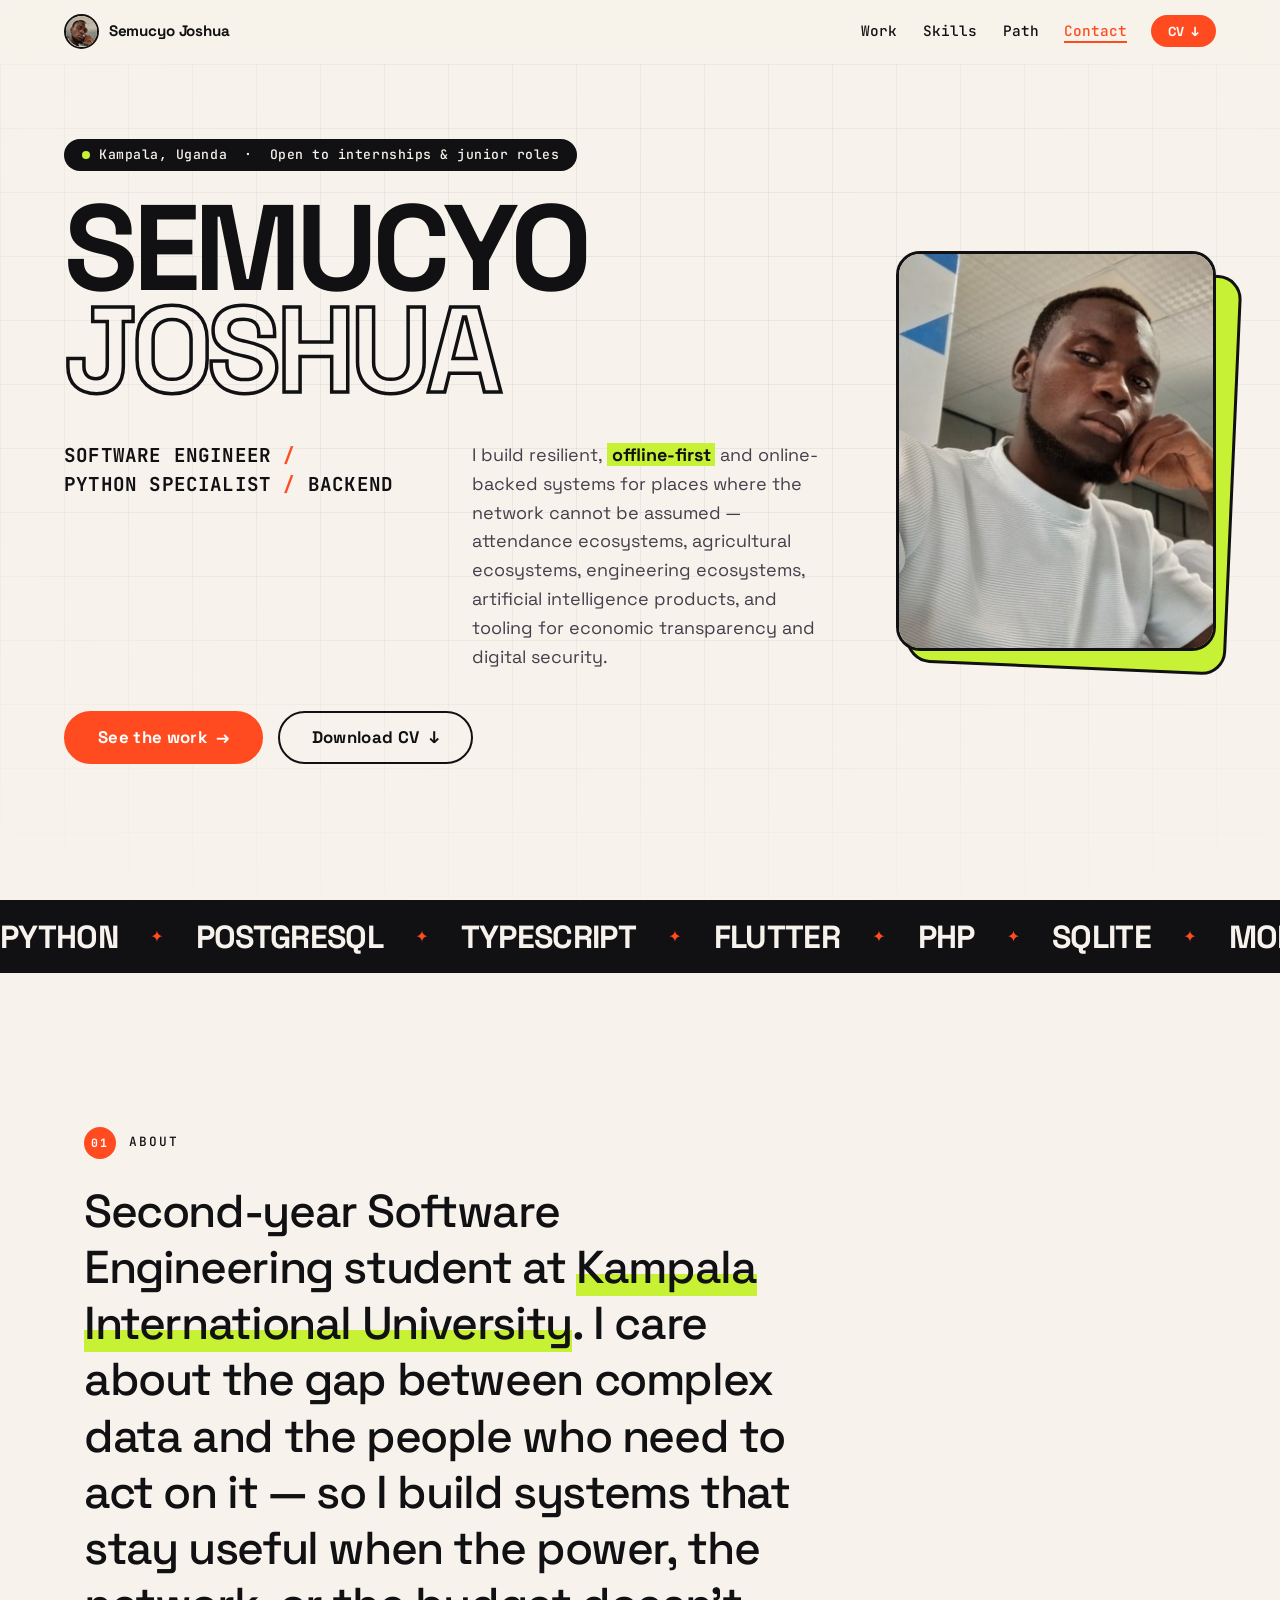
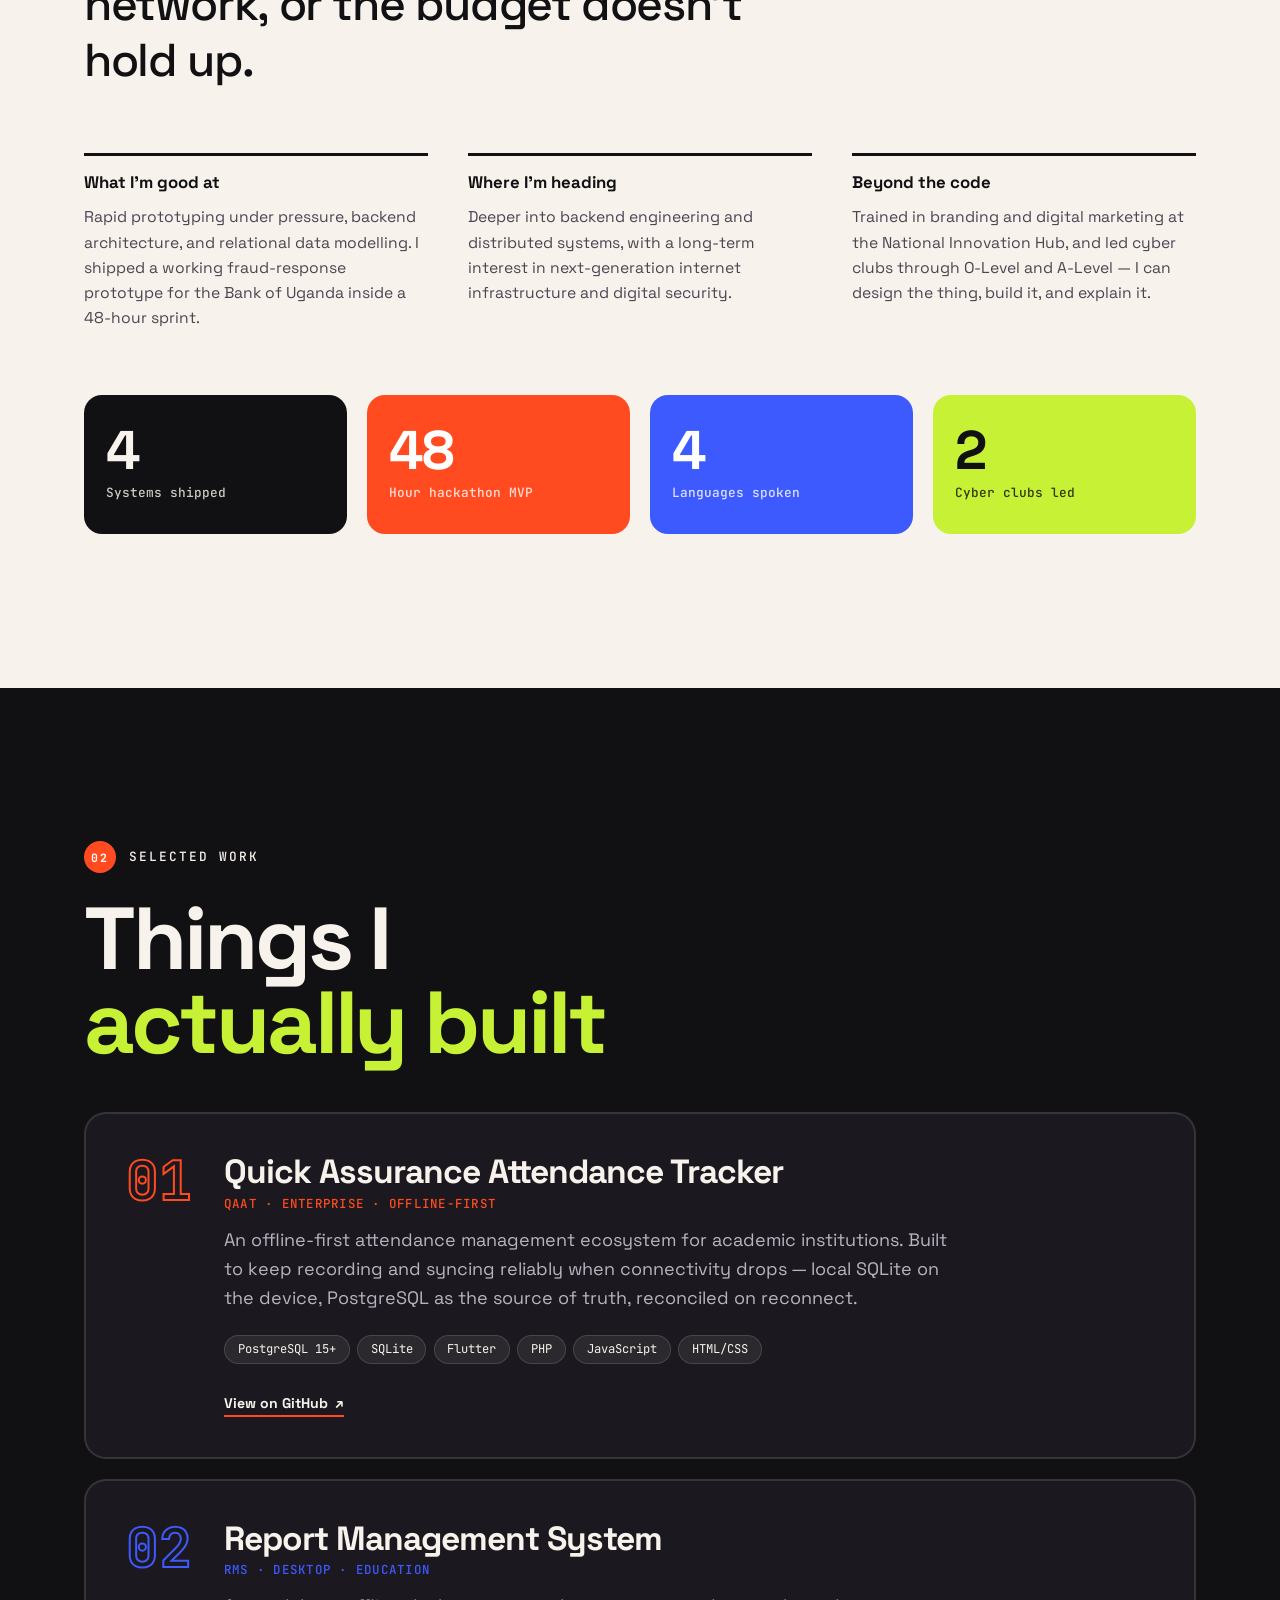
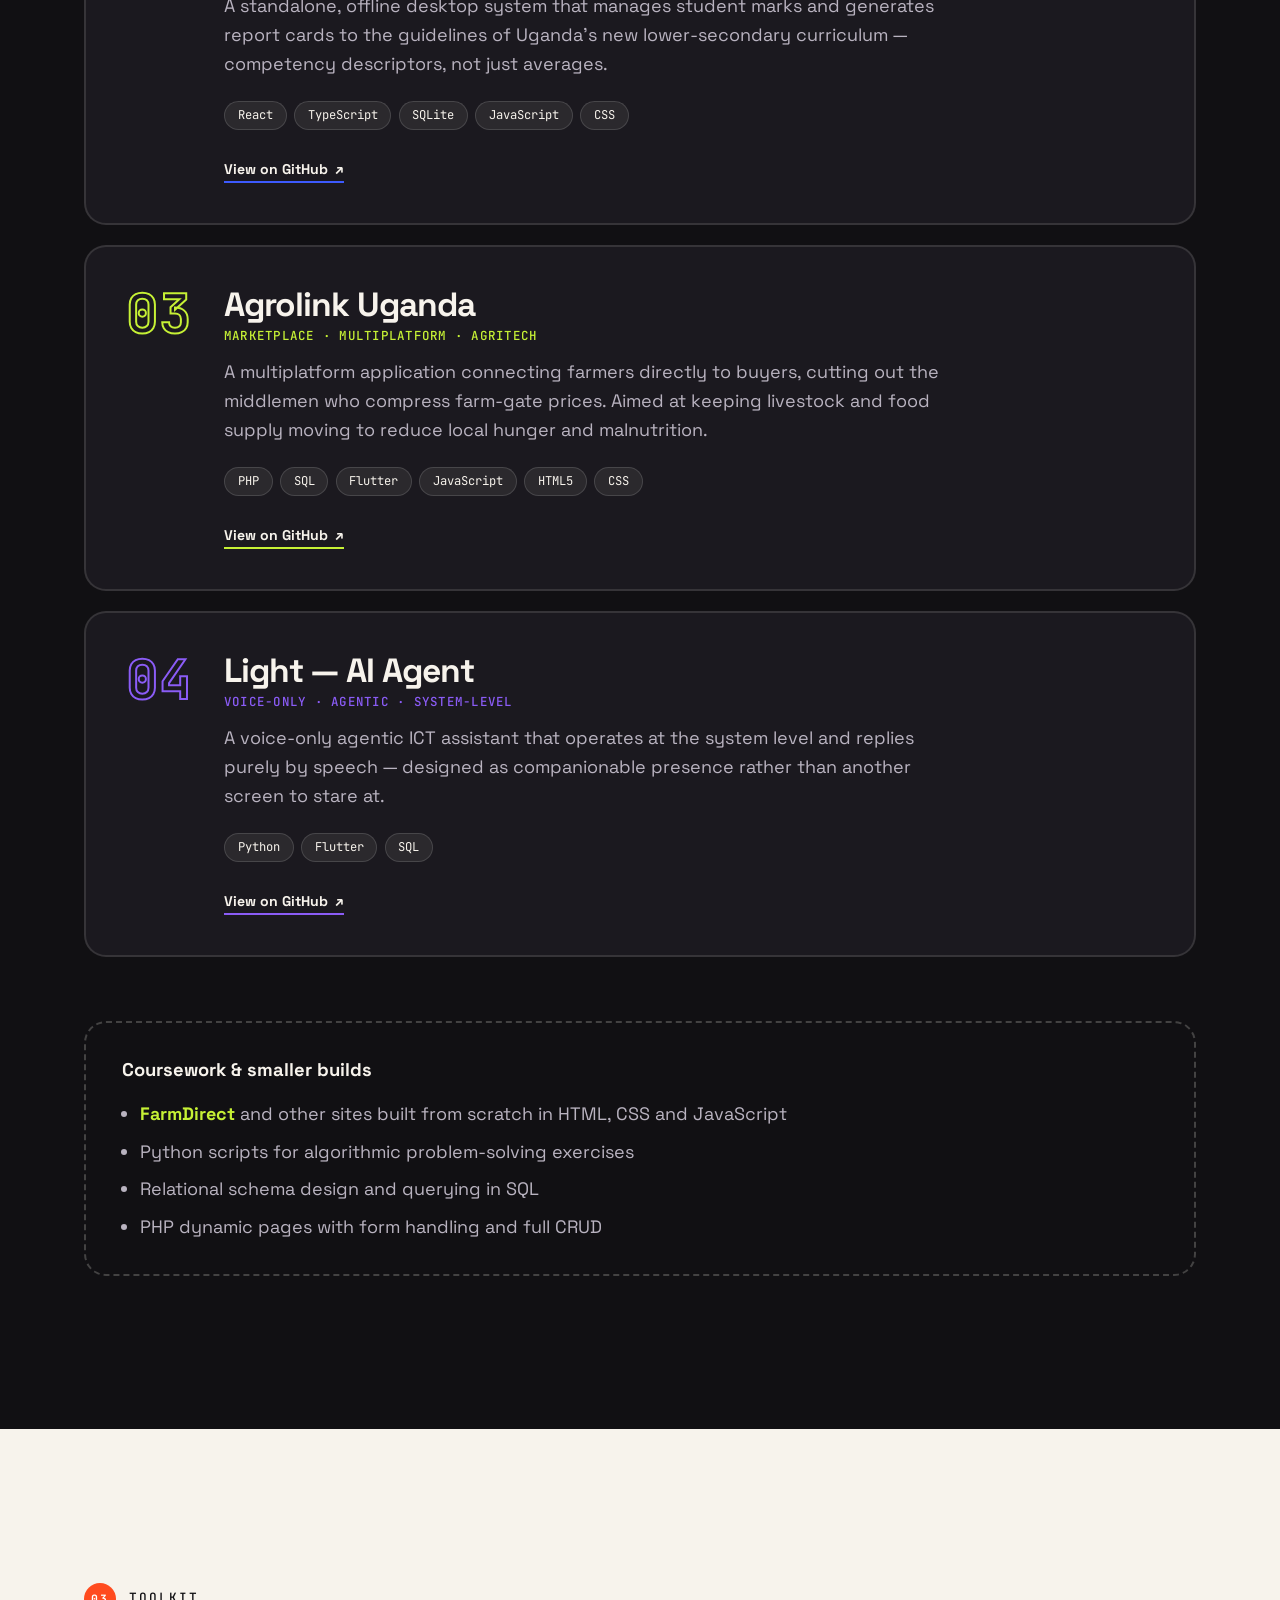
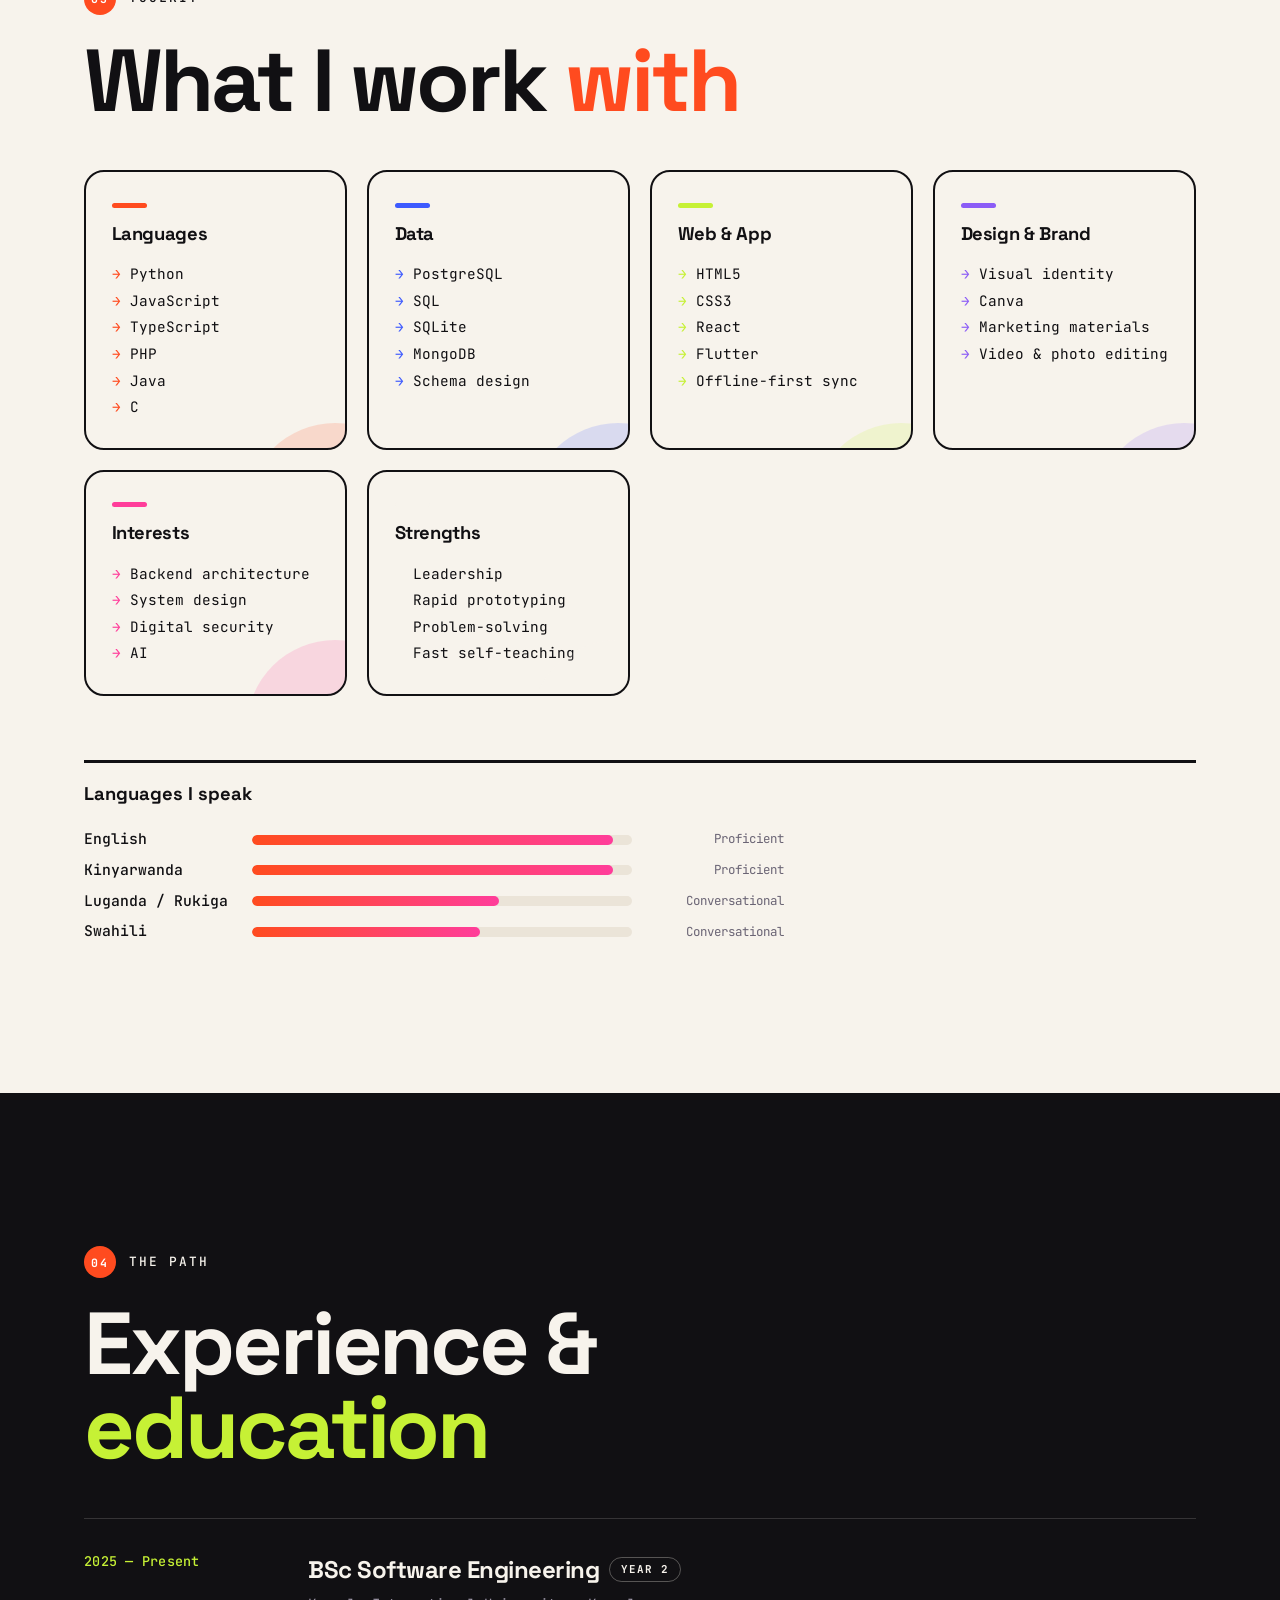
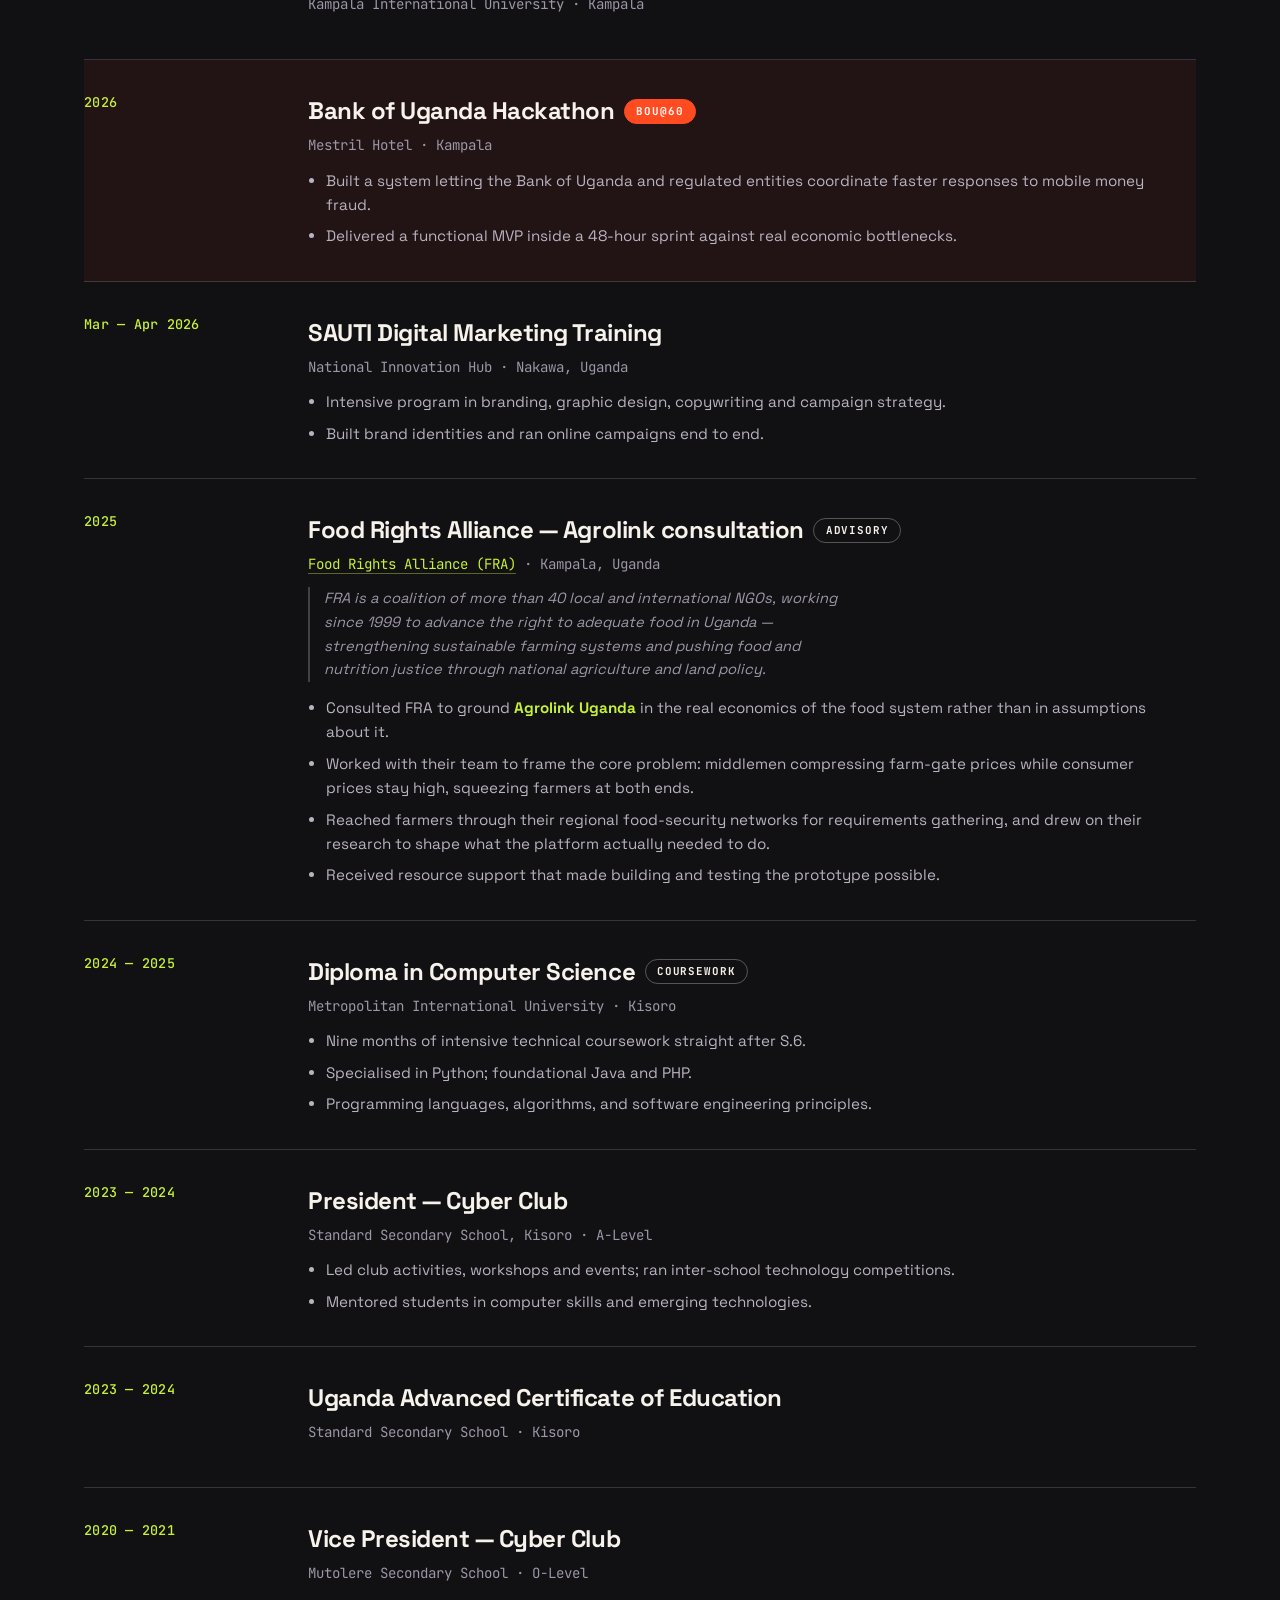
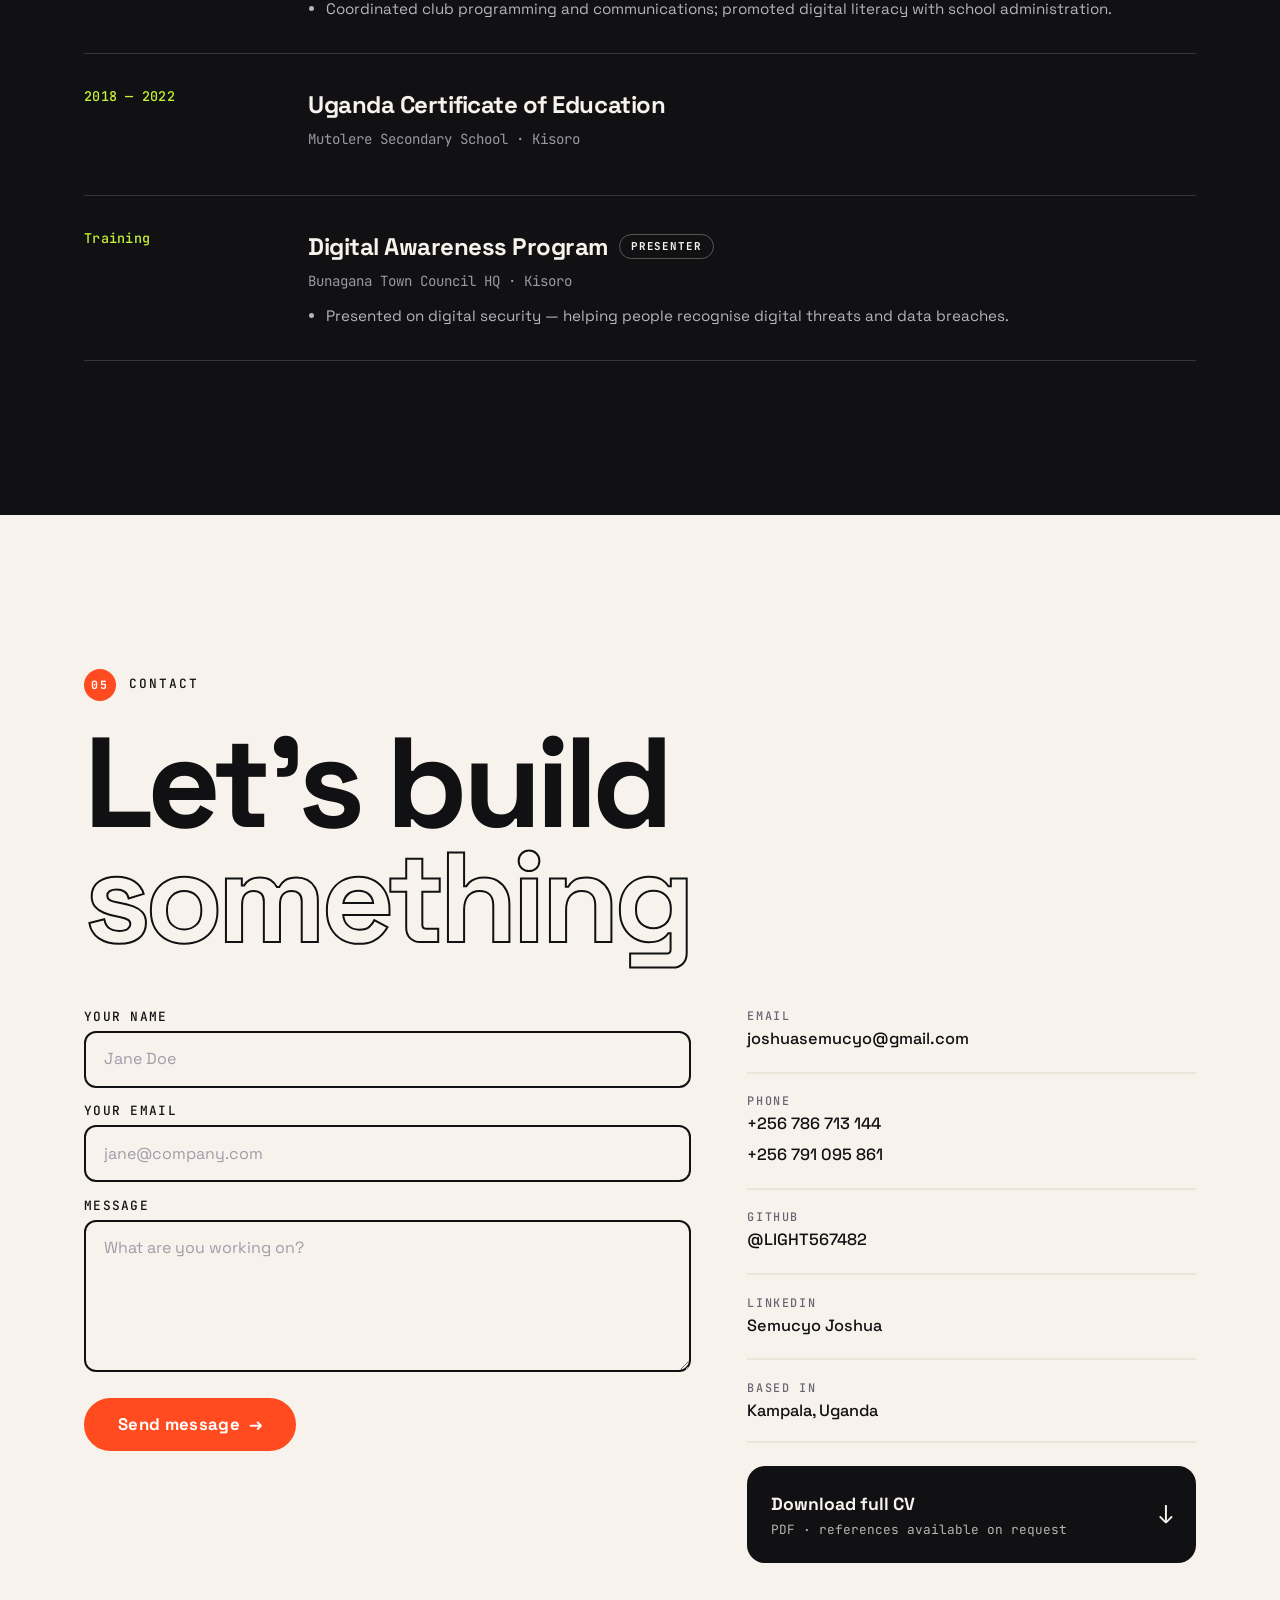
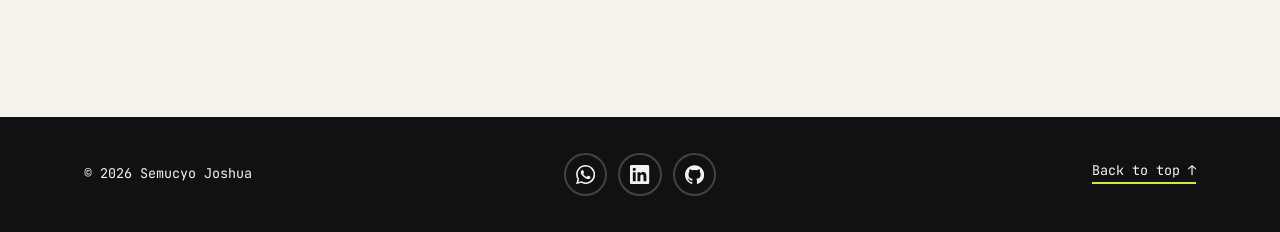
==== index.html @ 5b697469 "Add social icon links to footer" ====
<!DOCTYPE html>
<html lang="en">
<head>
<meta charset="UTF-8">
<meta name="viewport" content="width=device-width, initial-scale=1.0">
<title>Semucyo Joshua — Software Engineer</title>
<meta name="description" content="Software engineering student and Python specialist in Kampala, Uganda. Building resilient backend systems for economic transparency and digital security.">
<meta name="author" content="Semucyo Joshua">

<!-- Social preview — update the two absolute URLs if you deploy to a different domain -->
<meta property="og:title" content="Semucyo Joshua — Software Engineer">
<meta property="og:description" content="Python specialist building resilient backend systems for economic transparency and digital security.">
<meta property="og:type" content="website">
<meta property="og:url" content="https://light567482.github.io">
<meta property="og:image" content="https://light567482.github.io/assets/preview.jpeg">
<meta property="og:image:width" content="1280">
<meta property="og:image:height" content="720">
<meta property="og:image:alt" content="Semucyo Joshua — Software Engineer, Kampala, Uganda.">
<meta property="og:site_name" content="Semucyo Joshua">
<meta name="twitter:card" content="summary_large_image">
<link rel="canonical" href="https://light567482.github.io">

<link rel="preconnect" href="https://fonts.googleapis.com">
<link rel="preconnect" href="https://fonts.gstatic.com" crossorigin>
<link href="https://fonts.googleapis.com/css2?family=Space+Grotesk:wght@400;500;700&family=JetBrains+Mono:wght@400;700&display=swap" rel="stylesheet">
<link rel="stylesheet" href="styles.css">
<!-- Photo icon, cropped square to the face. PNG, not SVG — a photograph
     gains nothing from a vector wrapper and only pays the base64 overhead. -->
<link rel="icon" type="image/png" sizes="32x32" href="assets/favicon-32.png">
<link rel="icon" type="image/png" sizes="192x192" href="assets/favicon-192.png">
<link rel="apple-touch-icon" href="assets/apple-touch-icon.png">
<meta name="theme-color" content="#111013">
</head>
<body>

<a href="#work" class="skip-link">Skip to content</a>

<!-- ══════════════════ NAV ══════════════════ -->
<header class="nav" id="nav">
  <a href="#top" class="nav__mark" aria-label="Home">
    <img class="nav__mark-box" src="assets/avatar.jpg" alt="" width="192" height="192">
    <span class="nav__mark-text">Semucyo Joshua</span>
  </a>

  <nav class="nav__links" aria-label="Main">
    <a href="#work">Work</a>
    <a href="#skills">Skills</a>
    <a href="#path">Path</a>
    <a href="#contact">Contact</a>
  </nav>

  <a class="btn btn--sm btn--accent" href="assets/Semucyo-Joshua-CV.pdf" download>
    CV <span aria-hidden="true">↓</span>
  </a>

  <button class="nav__burger" id="burger" aria-label="Open menu" aria-expanded="false" aria-controls="mobileMenu">
    <span></span><span></span>
  </button>
</header>

<div class="mobile-menu" id="mobileMenu" hidden>
  <a href="#work">Work</a>
  <a href="#skills">Skills</a>
  <a href="#path">Path</a>
  <a href="#contact">Contact</a>
  <a href="assets/Semucyo-Joshua-CV.pdf" download>Download CV ↓</a>
</div>

<!-- ══════════════════ HERO ══════════════════ -->
<main id="top">
<section class="hero">
  <div class="hero__grid" aria-hidden="true"></div>

  <div class="hero__inner">
   <div class="hero__text">
    <p class="hero__eyebrow reveal">
      <span class="dot"></span> Kampala, Uganda &nbsp;·&nbsp; Open to internships &amp; junior roles
    </p>

    <h1 class="hero__name reveal">
      <span class="line"><span>SEMUCYO</span></span>
      <span class="line"><span class="outline">JOSHUA</span></span>
    </h1>

    <div class="hero__meta reveal">
      <p class="hero__role">
        Software&nbsp;Engineer <span class="slash">/</span> Python&nbsp;Specialist <span class="slash">/</span> Backend
      </p>
      <p class="hero__blurb">
        I build resilient, <strong>offline-first</strong> and online-backed systems for places where the network
        cannot be assumed — attendance ecosystems, agricultural ecosystems, engineering ecosystems, artificial
        intelligence products, and tooling for economic transparency and digital security.
      </p>
      <div class="hero__cta">
        <a href="#work" class="btn btn--accent btn--lg">See the work <span aria-hidden="true">→</span></a>
        <a href="assets/Semucyo-Joshua-CV.pdf" download class="btn btn--ghost btn--lg">Download CV <span aria-hidden="true">↓</span></a>
      </div>
    </div>
   </div>

   <figure class="hero__photo reveal">
     <img src="assets/portrait.jpg" alt="Portrait of Semucyo Joshua"
          width="640" height="800" fetchpriority="high" decoding="async">
   </figure>
  </div>

  <div class="hero__socials reveal">
    <a href="https://www.github.com/LIGHT567482/" target="_blank" rel="noopener">GitHub</a>
    <a href="https://www.linkedin.com/in/semucyo-joshua-b388032b1/" target="_blank" rel="noopener">LinkedIn</a>
    <a href="mailto:joshuasemucyo@gmail.com">Email</a>
  </div>
</section>

<!-- ══════════════════ MARQUEE ══════════════════ -->
<div class="marquee" aria-hidden="true">
  <div class="marquee__track">
    <span>PYTHON</span><i>✦</i><span>POSTGRESQL</span><i>✦</i><span>TYPESCRIPT</span><i>✦</i>
    <span>FLUTTER</span><i>✦</i><span>PHP</span><i>✦</i>
    <span>SQLITE</span><i>✦</i><span>MONGODB</span><i>✦</i><span>JAVASCRIPT</span><i>✦</i>
    <span>C</span><i>✦</i><span>SYSTEM DESIGN</span><i>✦</i>
    <span>PYTHON</span><i>✦</i><span>POSTGRESQL</span><i>✦</i><span>TYPESCRIPT</span><i>✦</i>
    <span>FLUTTER</span><i>✦</i><span>PHP</span><i>✦</i>
    <span>SQLITE</span><i>✦</i><span>MONGODB</span><i>✦</i><span>JAVASCRIPT</span><i>✦</i>
    <span>C</span><i>✦</i><span>SYSTEM DESIGN</span><i>✦</i>
  </div>
</div>

<!-- ══════════════════ ABOUT ══════════════════ -->
<section class="about" id="about">
  <div class="wrap">
    <p class="sec-label reveal"><span>01</span> About</p>

    <p class="about__statement reveal">
      Second-year Software Engineering student at
      <mark>Kampala International University</mark>. I care about the gap between
      complex data and the people who need to act on it — so I build systems that stay
      useful when the power, the network, or the budget doesn't hold up.
    </p>

    <div class="about__cols">
      <div class="reveal">
        <h3>What I'm good at</h3>
        <p>
          Rapid prototyping under pressure, backend architecture, and relational data modelling.
          I shipped a working fraud-response prototype for the Bank of Uganda inside a 48-hour sprint.
        </p>
      </div>
      <div class="reveal">
        <h3>Where I'm heading</h3>
        <p>
          Deeper into backend engineering and distributed systems, with a long-term interest
          in next-generation internet infrastructure and digital security.
        </p>
      </div>
      <div class="reveal">
        <h3>Beyond the code</h3>
        <p>
          Trained in branding and digital marketing at the National Innovation Hub, and led
          cyber clubs through O-Level and A-Level — I can design the thing, build it, and explain it.
        </p>
      </div>
    </div>

    <div class="stats">
      <div class="stat reveal"><b data-count="4">4</b><span>Systems shipped</span></div>
      <div class="stat reveal"><b data-count="48">48</b><span>Hour hackathon MVP</span></div>
      <div class="stat reveal"><b data-count="4">4</b><span>Languages spoken</span></div>
      <div class="stat reveal"><b data-count="2">2</b><span>Cyber clubs led</span></div>
    </div>
  </div>
</section>

<!-- ══════════════════ WORK ══════════════════ -->
<section class="work" id="work">
  <div class="wrap">
    <p class="sec-label sec-label--light reveal"><span>02</span> Selected work</p>
    <h2 class="sec-title reveal">Things I<br><em>actually built</em></h2>
  </div>

  <div class="projects">

    <!-- TODO: swap `href` for the real repo URL once each project is pushed -->
    <article class="proj reveal" style="--proj: var(--orange)">
      <div class="proj__num">01</div>
      <div class="proj__body">
        <h3 class="proj__title">Quick Assurance Attendance Tracker</h3>
        <p class="proj__tag">QAAT · Enterprise · Offline-first</p>
        <p class="proj__desc">
          An offline-first attendance management ecosystem for academic institutions.
          Built to keep recording and syncing reliably when connectivity drops — local
          SQLite on the device, PostgreSQL as the source of truth, reconciled on reconnect.
        </p>
        <ul class="chips">
          <li>PostgreSQL 15+</li><li>SQLite</li><li>Flutter</li><li>PHP</li><li>JavaScript</li><li>HTML/CSS</li>
        </ul>
        <a class="proj__link" href="https://github.com/LIGHT567482/KIU-QAAT" target="_blank" rel="noopener">
          View on GitHub <span aria-hidden="true">↗</span>
        </a>
      </div>
    </article>

    <article class="proj reveal" style="--proj: var(--blue)">
      <div class="proj__num">02</div>
      <div class="proj__body">
        <h3 class="proj__title">Report Management System</h3>
        <p class="proj__tag">RMS · Desktop · Education</p>
        <p class="proj__desc">
          A standalone, offline desktop system that manages student marks and generates
          report cards to the guidelines of Uganda's new lower-secondary curriculum —
          competency descriptors, not just averages.
        </p>
        <ul class="chips">
          <li>React</li><li>TypeScript</li><li>SQLite</li><li>JavaScript</li><li>CSS</li>
        </ul>
        <a class="proj__link" href="https://github.com/LIGHT567482/RMS" target="_blank" rel="noopener">
          View on GitHub <span aria-hidden="true">↗</span>
        </a>
      </div>
    </article>

    <article class="proj reveal" style="--proj: var(--lime)">
      <div class="proj__num">03</div>
      <div class="proj__body">
        <h3 class="proj__title">Agrolink Uganda</h3>
        <p class="proj__tag">Marketplace · Multiplatform · Agritech</p>
        <p class="proj__desc">
          A multiplatform application connecting farmers directly to buyers, cutting out the
          middlemen who compress farm-gate prices. Aimed at keeping livestock and food supply
          moving to reduce local hunger and malnutrition.
        </p>
        <ul class="chips">
          <li>PHP</li><li>SQL</li><li>Flutter</li><li>JavaScript</li><li>HTML5</li><li>CSS</li>
        </ul>
        <a class="proj__link" href="https://github.com/LIGHT567482/AGROLINK" target="_blank" rel="noopener">
          View on GitHub <span aria-hidden="true">↗</span>
        </a>
      </div>
    </article>

    <article class="proj reveal" style="--proj: var(--violet)">
      <div class="proj__num">04</div>
      <div class="proj__body">
        <h3 class="proj__title">Light — AI Agent</h3>
        <p class="proj__tag">Voice-only · Agentic · System-level</p>
        <p class="proj__desc">
          A voice-only agentic ICT assistant that operates at the system level and replies
          purely by speech — designed as companionable presence rather than another screen
          to stare at.
        </p>
        <ul class="chips">
          <li>Python</li><li>Flutter</li><li>SQL</li>
        </ul>
        <a class="proj__link" href="https://github.com/LIGHT567482/LIGHT/tree/master" target="_blank" rel="noopener">
          View on GitHub <span aria-hidden="true">↗</span>
        </a>
      </div>
    </article>

  </div>

  <div class="wrap">
    <div class="coursework reveal">
      <h3>Coursework &amp; smaller builds</h3>
      <ul>
        <li><b>FarmDirect</b> and other sites built from scratch in HTML, CSS and JavaScript</li>
        <li>Python scripts for algorithmic problem-solving exercises</li>
        <li>Relational schema design and querying in SQL</li>
        <li>PHP dynamic pages with form handling and full CRUD</li>
      </ul>
    </div>
  </div>
</section>

<!-- ══════════════════ SKILLS ══════════════════ -->
<section class="skills" id="skills">
  <div class="wrap">
    <p class="sec-label reveal"><span>03</span> Toolkit</p>
    <h2 class="sec-title reveal">What I work <em>with</em></h2>

    <div class="skillgrid">
      <div class="skillcard reveal" style="--c: var(--orange)">
        <h3>Languages</h3>
        <ul><li>Python</li><li>JavaScript</li><li>TypeScript</li><li>PHP</li><li>Java</li><li>C</li></ul>
      </div>
      <div class="skillcard reveal" style="--c: var(--blue)">
        <h3>Data</h3>
        <ul><li>PostgreSQL</li><li>SQL</li><li>SQLite</li><li>MongoDB</li><li>Schema design</li></ul>
      </div>
      <div class="skillcard reveal" style="--c: var(--lime)">
        <h3>Web &amp; App</h3>
        <ul><li>HTML5</li><li>CSS3</li><li>React</li><li>Flutter</li><li>Offline-first sync</li></ul>
      </div>
      <div class="skillcard reveal" style="--c: var(--violet)">
        <h3>Design &amp; Brand</h3>
        <ul><li>Visual identity</li><li>Canva</li><li>Marketing materials</li><li>Video &amp; photo editing</li></ul>
      </div>
      <div class="skillcard reveal" style="--c: var(--pink)">
        <h3>Interests</h3>
        <ul><li>Backend architecture</li><li>System design</li><li>Digital security</li><li>AI</li></ul>
      </div>
      <div class="skillcard reveal" style="--c: var(--cream)">
        <h3>Strengths</h3>
        <ul><li>Leadership</li><li>Rapid prototyping</li><li>Problem-solving</li><li>Fast self-teaching</li></ul>
      </div>
    </div>

    <div class="langs reveal">
      <h3>Languages I speak</h3>
      <div class="langbars">
        <div class="lang"><span>English</span><div class="bar"><i style="--w:95%"></i></div><b>Proficient</b></div>
        <div class="lang"><span>Kinyarwanda</span><div class="bar"><i style="--w:95%"></i></div><b>Proficient</b></div>
        <div class="lang"><span>Luganda / Rukiga</span><div class="bar"><i style="--w:65%"></i></div><b>Conversational</b></div>
        <div class="lang"><span>Swahili</span><div class="bar"><i style="--w:60%"></i></div><b>Conversational</b></div>
      </div>
    </div>
  </div>
</section>

<!-- ══════════════════ PATH ══════════════════ -->
<section class="path" id="path">
  <div class="wrap">
    <p class="sec-label sec-label--light reveal"><span>04</span> The path</p>
    <h2 class="sec-title reveal">Experience &amp;<br><em>education</em></h2>

    <div class="timeline">

      <div class="tl reveal">
        <div class="tl__when">2025 — Present</div>
        <div class="tl__what">
          <h3>BSc Software Engineering <span class="pill">Year 2</span></h3>
          <p class="tl__where">Kampala International University · Kampala</p>
        </div>
      </div>

      <div class="tl reveal tl--hi">
        <div class="tl__when">2026</div>
        <div class="tl__what">
          <h3>Bank of Uganda Hackathon <span class="pill pill--hi">BoU@60</span></h3>
          <p class="tl__where">Mestril Hotel · Kampala</p>
          <ul>
            <li>Built a system letting the Bank of Uganda and regulated entities coordinate faster responses to mobile money fraud.</li>
            <li>Delivered a functional MVP inside a 48-hour sprint against real economic bottlenecks.</li>
          </ul>
        </div>
      </div>

      <div class="tl reveal">
        <div class="tl__when">Mar — Apr 2026</div>
        <div class="tl__what">
          <h3>SAUTI Digital Marketing Training</h3>
          <p class="tl__where">National Innovation Hub · Nakawa, Uganda</p>
          <ul>
            <li>Intensive program in branding, graphic design, copywriting and campaign strategy.</li>
            <li>Built brand identities and ran online campaigns end to end.</li>
          </ul>
        </div>
      </div>

      <div class="tl reveal">
        <div class="tl__when">2025</div>
        <div class="tl__what">
          <h3>Food Rights Alliance — Agrolink consultation <span class="pill">Advisory</span></h3>
          <p class="tl__where">
            <a href="https://fra.ug/" target="_blank" rel="noopener" class="tl__org">Food Rights Alliance (FRA)</a>
            · Kampala, Uganda
          </p>
          <p class="tl__note">
            FRA is a coalition of more than 40 local and international NGOs, working since 1999 to
            advance the right to adequate food in Uganda — strengthening sustainable farming systems
            and pushing food and nutrition justice through national agriculture and land policy.
          </p>
          <ul>
            <li>Consulted FRA to ground <b>Agrolink Uganda</b> in the real economics of the food system rather than in assumptions about it.</li>
            <li>Worked with their team to frame the core problem: middlemen compressing farm-gate prices while consumer prices stay high, squeezing farmers at both ends.</li>
            <li>Reached farmers through their regional food-security networks for requirements gathering, and drew on their research to shape what the platform actually needed to do.</li>
            <li>Received resource support that made building and testing the prototype possible.</li>
          </ul>
        </div>
      </div>

      <div class="tl reveal">
        <div class="tl__when">2024 — 2025</div>
        <div class="tl__what">
          <h3>Diploma in Computer Science <span class="pill">Coursework</span></h3>
          <p class="tl__where">Metropolitan International University · Kisoro</p>
          <ul>
            <li>Nine months of intensive technical coursework straight after S.6.</li>
            <li>Specialised in Python; foundational Java and PHP.</li>
            <li>Programming languages, algorithms, and software engineering principles.</li>
          </ul>
        </div>
      </div>

      <div class="tl reveal">
        <div class="tl__when">2023 — 2024</div>
        <div class="tl__what">
          <h3>President — Cyber Club</h3>
          <p class="tl__where">Standard Secondary School, Kisoro · A-Level</p>
          <ul>
            <li>Led club activities, workshops and events; ran inter-school technology competitions.</li>
            <li>Mentored students in computer skills and emerging technologies.</li>
          </ul>
        </div>
      </div>

      <div class="tl reveal">
        <div class="tl__when">2023 — 2024</div>
        <div class="tl__what">
          <h3>Uganda Advanced Certificate of Education</h3>
          <p class="tl__where">Standard Secondary School · Kisoro</p>
        </div>
      </div>

      <div class="tl reveal">
        <div class="tl__when">2020 — 2021</div>
        <div class="tl__what">
          <h3>Vice President — Cyber Club</h3>
          <p class="tl__where">Mutolere Secondary School · O-Level</p>
          <ul>
            <li>Coordinated club programming and communications; promoted digital literacy with school administration.</li>
          </ul>
        </div>
      </div>

      <div class="tl reveal">
        <div class="tl__when">2018 — 2022</div>
        <div class="tl__what">
          <h3>Uganda Certificate of Education</h3>
          <p class="tl__where">Mutolere Secondary School · Kisoro</p>
        </div>
      </div>

      <div class="tl reveal">
        <div class="tl__when">Training</div>
        <div class="tl__what">
          <h3>Digital Awareness Program <span class="pill">Presenter</span></h3>
          <p class="tl__where">Bunagana Town Council HQ · Kisoro</p>
          <ul>
            <li>Presented on digital security — helping people recognise digital threats and data breaches.</li>
          </ul>
        </div>
      </div>

    </div>
  </div>
</section>

<!-- ══════════════════ CONTACT ══════════════════ -->
<section class="contact" id="contact">
  <div class="wrap">
    <p class="sec-label reveal"><span>05</span> Contact</p>
    <h2 class="contact__big reveal">Let's build<br><em>something</em></h2>

    <div class="contact__layout">

      <form class="form reveal" id="contactForm"
            action="https://formspree.io/f/xvkpbvol"
            method="POST" novalidate>
        <div class="field">
          <label for="name">Your name</label>
          <input type="text" id="name" name="name" required autocomplete="name" placeholder="Jane Doe">
        </div>
        <div class="field">
          <label for="email">Your email</label>
          <input type="email" id="email" name="email" required autocomplete="email" placeholder="jane@company.com">
        </div>
        <div class="field">
          <label for="message">Message</label>
          <textarea id="message" name="message" rows="5" required placeholder="What are you working on?"></textarea>
        </div>
        <!-- honeypot: bots fill this, humans never see it -->
        <input type="text" name="_gotcha" tabindex="-1" autocomplete="off" aria-hidden="true" class="honeypot">
        <button type="submit" class="btn btn--accent btn--lg" id="submitBtn">
          Send message <span aria-hidden="true">→</span>
        </button>
        <p class="form__status" id="formStatus" role="status" aria-live="polite"></p>
      </form>

      <aside class="contact__side reveal">
        <div class="cline">
          <span>Email</span>
          <a href="mailto:joshuasemucyo@gmail.com">joshuasemucyo@gmail.com</a>
        </div>
        <div class="cline">
          <span>Phone</span>
          <a href="tel:+256786713144">+256 786 713 144</a>
          <a href="tel:+256791095861">+256 791 095 861</a>
        </div>
        <div class="cline">
          <span>GitHub</span>
          <a href="https://www.github.com/LIGHT567482/" target="_blank" rel="noopener">@LIGHT567482</a>
        </div>
        <div class="cline">
          <span>LinkedIn</span>
          <a href="https://www.linkedin.com/in/semucyo-joshua-b388032b1/" target="_blank" rel="noopener">Semucyo Joshua</a>
        </div>
        <div class="cline">
          <span>Based in</span>
          <p>Kampala, Uganda</p>
        </div>

        <a href="assets/Semucyo-Joshua-CV.pdf" download class="cvcard">
          <b>Download full CV</b>
          <span>PDF · references available on request</span>
          <i aria-hidden="true">↓</i>
        </a>
      </aside>

    </div>
  </div>
</section>
</main>

<footer class="footer">
  <div class="wrap footer__in">
    <p class="footer__copy">© <span id="year">2026</span> Semucyo Joshua</p>

    <ul class="social">
      <li>
        <a href="https://wa.me/256786713144" target="_blank" rel="noopener"
           style="--brand:#25D366; --brand-fg:#07351B" aria-label="Message me on WhatsApp">
          <svg viewBox="0 0 24 24" aria-hidden="true" focusable="false"><path d="M17.472 14.382c-.297-.149-1.758-.867-2.03-.967-.273-.099-.471-.148-.67.15-.197.297-.767.966-.94 1.164-.173.199-.347.223-.644.075-.297-.15-1.255-.463-2.39-1.475-.883-.788-1.48-1.761-1.653-2.059-.173-.297-.018-.458.13-.606.134-.133.298-.347.446-.52.149-.174.198-.298.298-.497.099-.198.05-.371-.025-.52-.075-.149-.669-1.612-.916-2.207-.242-.579-.487-.5-.669-.51-.173-.008-.371-.01-.57-.01-.198 0-.52.074-.792.372-.272.297-1.04 1.016-1.04 2.479 0 1.462 1.065 2.875 1.213 3.074.149.198 2.096 3.2 5.077 4.487.709.306 1.262.489 1.694.625.712.227 1.36.195 1.871.118.571-.085 1.758-.719 2.006-1.413.248-.694.248-1.289.173-1.413-.074-.124-.272-.198-.57-.347m-5.421 7.403h-.004a9.87 9.87 0 01-5.031-1.378l-.361-.214-3.741.982.998-3.648-.235-.374a9.86 9.86 0 01-1.51-5.26c.001-5.45 4.436-9.884 9.888-9.884 2.64 0 5.122 1.03 6.988 2.898a9.825 9.825 0 012.893 6.994c-.003 5.45-4.437 9.884-9.885 9.884m8.413-18.297A11.815 11.815 0 0012.05 0C5.495 0 .16 5.335.157 11.892c0 2.096.547 4.142 1.588 5.945L.057 24l6.305-1.654a11.882 11.882 0 005.683 1.448h.005c6.554 0 11.89-5.335 11.893-11.893a11.821 11.821 0 00-3.48-8.413Z"/></svg>
        </a>
      </li>
      <li>
        <a href="https://www.linkedin.com/in/semucyo-joshua-b388032b1/" target="_blank" rel="noopener"
           style="--brand:#0A66C2; --brand-fg:#ffffff" aria-label="Connect with me on LinkedIn">
          <svg viewBox="0 0 24 24" aria-hidden="true" focusable="false"><path d="M20.447 20.452h-3.554v-5.569c0-1.328-.027-3.037-1.852-3.037-1.853 0-2.136 1.445-2.136 2.939v5.667H9.351V9h3.414v1.561h.046c.477-.9 1.637-1.85 3.37-1.85 3.601 0 4.267 2.37 4.267 5.455v6.286zM5.337 7.433a2.062 2.062 0 01-2.063-2.065 2.064 2.064 0 112.063 2.065zm1.782 13.019H3.555V9h3.564v11.452zM22.225 0H1.771C.792 0 0 .774 0 1.729v20.542C0 23.227.792 24 1.771 24h20.451C23.2 24 24 23.227 24 22.271V1.729C24 .774 23.2 0 22.222 0h.003z"/></svg>
        </a>
      </li>
      <li>
        <a href="https://github.com/LIGHT567482" target="_blank" rel="noopener"
           style="--brand:#F7F3EC; --brand-fg:#111013" aria-label="See my code on GitHub">
          <svg viewBox="0 0 24 24" aria-hidden="true" focusable="false"><path d="M12 .297c-6.63 0-12 5.373-12 12 0 5.303 3.438 9.8 8.205 11.385.6.113.82-.258.82-.577 0-.285-.01-1.04-.015-2.04-3.338.724-4.042-1.61-4.042-1.61C4.422 18.07 3.633 17.7 3.633 17.7c-1.087-.744.084-.729.084-.729 1.205.084 1.838 1.236 1.838 1.236 1.07 1.835 2.809 1.305 3.495.998.108-.776.417-1.305.76-1.605-2.665-.3-5.466-1.332-5.466-5.93 0-1.31.465-2.38 1.235-3.22-.135-.303-.54-1.523.105-3.176 0 0 1.005-.322 3.3 1.23.96-.267 1.98-.399 3-.405 1.02.006 2.04.138 3 .405 2.28-1.552 3.285-1.23 3.285-1.23.645 1.653.24 2.873.12 3.176.765.84 1.23 1.91 1.23 3.22 0 4.61-2.805 5.625-5.475 5.92.42.36.81 1.096.81 2.22 0 1.606-.015 2.896-.015 3.286 0 .315.21.69.825.57C20.565 22.092 24 17.592 24 12.297c0-6.627-5.373-12-12-12"/></svg>
        </a>
      </li>
    </ul>

    <a href="#top" class="footer__top">Back to top ↑</a>
  </div>
</footer>

<script src="script.js"></script>
</body>
</html>
---- styles.css ----
/* ═══════════════════════════════════════════════════════
   Semucyo Joshua — Portfolio
   Bold creative: big type, colour blocks, motion.
   ═══════════════════════════════════════════════════════ */

:root {
  /* palette */
  --ink:      #111013;
  --ink-2:    #1B191F;
  --cream:    #F7F3EC;
  --cream-2:  #EBE4D8;
  --orange:   #FF4B1F;
  --blue:     #3D5AFE;
  --lime:     #C6F135;
  --violet:   #8B5CF6;
  --pink:     #FF3D9A;

  --accent:   var(--orange);

  /* type */
  --display: "Space Grotesk", "Segoe UI", system-ui, -apple-system, sans-serif;
  --mono:    "JetBrains Mono", ui-monospace, "SF Mono", Menlo, monospace;

  /* rhythm */
  --pad:     clamp(1.25rem, 5vw, 5rem);
  --maxw:    1240px;
  --sec-y:   clamp(5rem, 12vw, 10rem);

  --ease: cubic-bezier(.2, .8, .2, 1);
}

*, *::before, *::after { box-sizing: border-box; }

html { scroll-behavior: smooth; -webkit-text-size-adjust: 100%; }

body {
  margin: 0;
  background: var(--cream);
  color: var(--ink);
  font-family: var(--display);
  font-size: clamp(1rem, .95rem + .25vw, 1.125rem);
  line-height: 1.6;
  overflow-x: hidden;
  -webkit-font-smoothing: antialiased;
}

img { max-width: 100%; display: block; }
a { color: inherit; }

.wrap { width: 100%; max-width: var(--maxw); margin-inline: auto; padding-inline: var(--pad); }

.skip-link {
  position: absolute; left: -9999px; top: 0; z-index: 999;
  background: var(--ink); color: var(--cream); padding: .75rem 1.25rem;
}
.skip-link:focus { left: 0; }

:focus-visible {
  outline: 3px solid var(--blue);
  outline-offset: 3px;
  border-radius: 2px;
}

/* ───────────── buttons ───────────── */
.btn {
  --btn-bg: var(--ink);
  --btn-fg: var(--cream);
  display: inline-flex; align-items: center; gap: .55em;
  background: var(--btn-bg); color: var(--btn-fg);
  border: 2px solid var(--ink);
  padding: .7em 1.4em;
  font: 700 .95rem/1 var(--display);
  letter-spacing: .02em;
  text-decoration: none;
  cursor: pointer;
  border-radius: 100px;
  transition: transform .25s var(--ease), background .25s, color .25s, box-shadow .25s;
}
.btn:hover { transform: translateY(-3px); box-shadow: 0 .6rem 0 -.2rem rgba(17,16,19,.22); }
.btn:active { transform: translateY(0); }
.btn--sm  { padding: .55em 1.1em; font-size: .82rem; }
.btn--lg  { padding: .95em 1.9em; font-size: 1.05rem; }
.btn--accent { --btn-bg: var(--accent); --btn-fg: #fff; border-color: var(--accent); }
.btn--ghost  { --btn-bg: transparent; --btn-fg: var(--ink); }
.btn--ghost:hover { --btn-bg: var(--ink); --btn-fg: var(--cream); }

/* ───────────── nav ───────────── */
.nav {
  position: fixed; inset: 0 0 auto 0; z-index: 100;
  display: flex; align-items: center; gap: 1.5rem;
  padding: .85rem var(--pad);
  background: color-mix(in srgb, var(--cream) 82%, transparent);
  backdrop-filter: blur(14px) saturate(140%);
  border-bottom: 2px solid transparent;
  transition: border-color .3s, background .3s, padding .3s;
}
.nav.is-stuck { border-bottom-color: var(--ink); padding-block: .6rem; }

.nav__mark { display: flex; align-items: center; gap: .6rem; text-decoration: none; margin-right: auto; }
.nav__mark-box {
  display: block;
  width: 2.2rem; height: 2.2rem;
  object-fit: cover;
  border-radius: 50%;
  border: 2px solid var(--ink);
  transition: transform .35s var(--ease), border-color .3s;
}
.nav__mark:hover .nav__mark-box { transform: scale(1.09); border-color: var(--accent); }
.nav__mark-text { font-weight: 700; font-size: .95rem; letter-spacing: -.01em; }

.nav__links { display: flex; gap: 1.6rem; }
.nav__links a {
  position: relative; text-decoration: none;
  font: 500 .9rem/1 var(--mono);
  padding-block: .3rem;
}
.nav__links a::after {
  content: ""; position: absolute; left: 0; bottom: 0;
  width: 100%; height: 2px; background: var(--accent);
  transform: scaleX(0); transform-origin: right;
  transition: transform .35s var(--ease);
}
.nav__links a:hover::after, .nav__links a.is-active::after { transform: scaleX(1); transform-origin: left; }
.nav__links a.is-active { color: var(--accent); }

.nav__burger {
  display: none; flex-direction: column; justify-content: center; gap: 5px;
  width: 2.6rem; height: 2.3rem; padding: 0;
  background: none; border: 2px solid var(--ink); border-radius: 7px; cursor: pointer;
}
.nav__burger span { display: block; width: 1.1rem; height: 2px; background: var(--ink); margin-inline: auto; transition: transform .3s var(--ease), opacity .2s; }
.nav__burger[aria-expanded="true"] span:first-child { transform: translateY(3.5px) rotate(45deg); }
.nav__burger[aria-expanded="true"] span:last-child  { transform: translateY(-3.5px) rotate(-45deg); }

.mobile-menu[hidden] { display: none; }   /* author display: must beat the UA [hidden] rule */
.mobile-menu {
  position: fixed; inset: 3.7rem 0 auto 0; z-index: 99;
  display: flex; flex-direction: column;
  background: var(--ink); color: var(--cream);
  padding: 1rem var(--pad) 2rem;
}
.mobile-menu a {
  text-decoration: none; padding: .9rem 0;
  font: 700 1.4rem/1 var(--display);
  border-bottom: 1px solid rgba(247,243,236,.14);
}
.mobile-menu a:last-child { color: var(--lime); border: 0; }

/* ───────────── hero ───────────── */
.hero {
  position: relative;
  min-height: 100svh;
  display: flex; flex-direction: column; justify-content: center;
  padding: 7rem var(--pad) 2rem;
  overflow: hidden;
}
.hero__grid {
  position: absolute; inset: 0; z-index: 0; pointer-events: none;
  background-image:
    linear-gradient(to right, rgba(17,16,19,.055) 1px, transparent 1px),
    linear-gradient(to bottom, rgba(17,16,19,.055) 1px, transparent 1px);
  background-size: 64px 64px;
  mask-image: radial-gradient(ellipse 90% 70% at 50% 40%, #000 30%, transparent 100%);
}
.hero__inner {
  position: relative; z-index: 1;
  width: 100%; max-width: var(--maxw); margin-inline: auto;
  display: grid;
  grid-template-columns: minmax(0, 1fr) clamp(230px, 25vw, 360px);
  gap: clamp(2rem, 5vw, 4.5rem);
  align-items: center;
}
.hero__text { min-width: 0; }   /* lets the huge name shrink instead of forcing overflow */

/* portrait with an offset colour block behind it */
.hero__photo { position: relative; margin: 0; }
.hero__photo::before {
  content: "";
  position: absolute; inset: 1.1rem -1.1rem -1.1rem 1.1rem;
  background: var(--lime);
  border: 3px solid var(--ink);
  border-radius: 24px;
  transform: rotate(2.5deg);
  transition: transform .45s var(--ease), background .45s;
}
.hero__photo img {
  position: relative; z-index: 1;
  width: 100%; height: auto;
  aspect-ratio: 4 / 5; object-fit: cover; object-position: center 22%;
  border: 3px solid var(--ink);
  border-radius: 24px;
  transition: transform .45s var(--ease);
}
.hero__photo:hover::before { transform: rotate(-3deg); background: var(--accent); }
.hero__photo:hover img { transform: translate(-4px, -4px); }

.hero__eyebrow {
  display: inline-flex; align-items: center; gap: .6rem;
  font: 500 .82rem/1 var(--mono);
  letter-spacing: .04em;
  background: var(--ink); color: var(--cream);
  padding: .6rem 1.1rem; border-radius: 100px;
  margin: 0 0 1.6rem;
}
.dot {
  width: .5rem; height: .5rem; border-radius: 50%;
  background: var(--lime);
  box-shadow: 0 0 0 0 rgba(198,241,53,.7);
  animation: pulse 2.4s infinite;
}
@keyframes pulse {
  0%   { box-shadow: 0 0 0 0 rgba(198,241,53,.7); }
  70%  { box-shadow: 0 0 0 .55rem rgba(198,241,53,0); }
  100% { box-shadow: 0 0 0 0 rgba(198,241,53,0); }
}

.hero__name {
  margin: 0;
  font-size: clamp(3rem, 9.5vw, 8.5rem);   /* sized to share the row with the portrait */
  line-height: .84;
  letter-spacing: -.045em;
  font-weight: 700;
  text-transform: uppercase;
}
/* padding enlarges the reveal mask so tight line-height can't clip the glyphs;
   the negative margin gives the visual tightness back */
.hero__name .line { display: block; overflow: hidden; padding-bottom: .1em; margin-bottom: -.1em; }
.hero__name .line > span {
  display: block;
  transform: translateY(105%);
  animation: rise 1s var(--ease) forwards;
}
.hero__name .line:nth-child(2) > span { animation-delay: .12s; }
@keyframes rise { to { transform: translateY(0); } }

.outline {
  color: transparent;
  -webkit-text-stroke: clamp(1.5px, .35vw, 3.5px) var(--ink);
  transition: color .5s var(--ease);
}
.hero__name:hover .outline { color: var(--accent); -webkit-text-stroke-color: var(--accent); }

.hero__meta {
  display: grid; grid-template-columns: 1fr 1fr; gap: 2rem 3rem;
  margin-top: 2.5rem; align-items: start;
}
.hero__role {
  margin: 0;
  font: 700 clamp(.95rem, 1.6vw, 1.2rem)/1.5 var(--mono);
  text-transform: uppercase; letter-spacing: .01em;
}
.slash { color: var(--accent); }
.hero__blurb { margin: 0; max-width: 46ch; color: #443F4B; }
.hero__blurb strong { color: var(--ink); background: var(--lime); padding: 0 .25em; }

.hero__cta { grid-column: 1 / -1; display: flex; flex-wrap: wrap; gap: .9rem; margin-top: .5rem; }

.hero__socials {
  position: relative; z-index: 1;
  width: 100%; max-width: var(--maxw); margin: 3.5rem auto 0;
  display: flex; gap: 1.75rem;
  font: 500 .85rem/1 var(--mono);
}
.hero__socials a { text-decoration: none; padding-bottom: .35rem; border-bottom: 2px solid var(--ink); transition: color .25s, border-color .25s; }
.hero__socials a:hover { color: var(--accent); border-color: var(--accent); }

/* ───────────── marquee ───────────── */
.marquee {
  background: var(--ink); color: var(--cream);
  padding: 1.1rem 0; overflow: hidden;
  border-block: 3px solid var(--ink);
}
.marquee__track {
  display: flex; align-items: center; gap: 2rem;
  width: max-content;
  animation: scroll 38s linear infinite;
}
.marquee__track span { font: 700 clamp(1.1rem, 2.6vw, 2rem)/1 var(--display); letter-spacing: -.02em; white-space: nowrap; }
.marquee__track i { color: var(--accent); font-size: 1rem; font-style: normal; }
@keyframes scroll { to { transform: translateX(-50%); } }

/* ───────────── section furniture ───────────── */
.sec-label {
  display: flex; align-items: center; gap: .8rem;
  font: 500 .8rem/1 var(--mono);
  text-transform: uppercase; letter-spacing: .16em;
  margin: 0 0 1.5rem;
}
.sec-label span {
  display: grid; place-items: center;
  min-width: 2rem; height: 2rem;
  background: var(--accent); color: #fff;
  border-radius: 50%; font-size: .72rem; font-weight: 700;
}
.sec-label--light { color: var(--cream); }

.sec-title {
  margin: 0 0 3rem;
  font-size: clamp(2.4rem, 7vw, 5.5rem);
  line-height: .95; letter-spacing: -.035em; font-weight: 700;
}
.sec-title em { font-style: normal; color: var(--accent); }

/* ───────────── about ───────────── */
.about { padding-block: var(--sec-y); }
.about__statement {
  font-size: clamp(1.5rem, 3.6vw, 2.9rem);
  line-height: 1.22; letter-spacing: -.03em; font-weight: 500;
  max-width: 24ch;
  margin: 0 0 4rem;
}
mark { background: linear-gradient(transparent 62%, var(--lime) 62%); color: inherit; }

.about__cols { display: grid; grid-template-columns: repeat(auto-fit, minmax(240px, 1fr)); gap: 2.5rem; }
.about__cols h3 {
  margin: 0 0 .75rem; padding-top: 1rem;
  border-top: 3px solid var(--ink);
  font: 700 1.05rem/1.3 var(--display);
}
.about__cols p { margin: 0; color: #4A4552; font-size: .98rem; }

.stats { display: grid; grid-template-columns: repeat(auto-fit, minmax(150px, 1fr)); gap: 1.25rem; margin-top: 4rem; }
.stat {
  background: var(--ink); color: var(--cream);
  padding: 1.75rem 1.4rem; border-radius: 18px;
  transition: transform .3s var(--ease);
}
.stat:nth-child(2) { background: var(--accent); color: #fff; }
.stat:nth-child(3) { background: var(--blue); color: #fff; }
.stat:nth-child(4) { background: var(--lime); color: var(--ink); }
.stat:hover { transform: translateY(-6px); }
.stat b { display: block; font-size: clamp(2.4rem, 5vw, 3.4rem); line-height: 1; letter-spacing: -.04em; }
.stat span { font: 500 .8rem/1.4 var(--mono); opacity: .82; }

/* ───────────── work ───────────── */
.work { background: var(--ink); color: var(--cream); padding-block: var(--sec-y); }
.work .sec-title em { color: var(--lime); }

.projects { margin: 0 auto 4rem; max-width: var(--maxw); padding-inline: var(--pad); display: grid; gap: 1.25rem; }

.proj {
  display: grid; grid-template-columns: auto 1fr; gap: 2rem;
  padding: 2.5rem;
  background: var(--ink-2);
  border: 2px solid rgba(247,243,236,.12);
  border-radius: 22px;
  position: relative; overflow: hidden;
  transition: border-color .35s, transform .35s var(--ease), background .35s;
}
.proj::before {
  content: ""; position: absolute; inset: 0 auto 0 0; width: 5px;
  background: var(--proj); transform: scaleY(0); transform-origin: bottom;
  transition: transform .45s var(--ease);
}
.proj:hover { border-color: var(--proj); transform: translateY(-5px); background: #201D26; }
.proj:hover::before { transform: scaleY(1); transform-origin: top; }

.proj__num {
  font: 700 clamp(2rem, 5vw, 3.4rem)/1 var(--mono);
  color: transparent; -webkit-text-stroke: 2px var(--proj);
  transition: color .35s;
}
.proj:hover .proj__num { color: var(--proj); }

.proj__title { margin: 0 0 .4rem; font-size: clamp(1.4rem, 2.8vw, 2.1rem); letter-spacing: -.03em; line-height: 1.1; }
.proj__tag { margin: 0 0 1rem; font: 500 .78rem/1 var(--mono); text-transform: uppercase; letter-spacing: .1em; color: var(--proj); }
.proj__desc { margin: 0 0 1.4rem; color: #B9B3C0; max-width: 62ch; }

.chips { display: flex; flex-wrap: wrap; gap: .45rem; list-style: none; margin: 0 0 1.5rem; padding: 0; }
.chips li {
  font: 400 .76rem/1 var(--mono);
  padding: .45rem .8rem; border-radius: 100px;
  background: rgba(247,243,236,.07);
  border: 1px solid rgba(247,243,236,.14);
}

.proj__link {
  display: inline-flex; align-items: center; gap: .45rem;
  text-decoration: none; font: 700 .88rem/1 var(--display);
  padding-bottom: .3rem; border-bottom: 2px solid var(--proj);
  transition: gap .25s var(--ease), color .25s;
}
.proj__link:hover { gap: .9rem; color: var(--proj); }

.coursework {
  border: 2px dashed rgba(247,243,236,.22);
  border-radius: 22px; padding: 2rem 2.25rem;
}
.coursework h3 { margin: 0 0 1rem; font-size: 1.15rem; }
.coursework ul { margin: 0; padding-left: 1.1rem; color: #B9B3C0; display: grid; gap: .55rem; }
.coursework b { color: var(--lime); }

/* ───────────── skills ───────────── */
.skills { padding-block: var(--sec-y); }
.skillgrid { display: grid; grid-template-columns: repeat(auto-fit, minmax(230px, 1fr)); gap: 1.25rem; }
.skillcard {
  --c: var(--orange);
  padding: 1.9rem 1.6rem;
  border: 2px solid var(--ink); border-radius: 20px;
  background: var(--cream);
  position: relative; overflow: hidden;
  transition: transform .3s var(--ease), box-shadow .3s;
}
.skillcard::after {
  content: ""; position: absolute; inset: auto -30% -55% auto;
  width: 11rem; height: 11rem; border-radius: 50%;
  background: var(--c); opacity: .16;
  transition: transform .5s var(--ease), opacity .4s;
}
.skillcard:hover { transform: translateY(-6px); box-shadow: .6rem .6rem 0 var(--ink); }
.skillcard:hover::after { transform: scale(1.5); opacity: .28; }
.skillcard h3 { margin: 0 0 1rem; font-size: 1.15rem; letter-spacing: -.02em; position: relative; }
.skillcard h3::before {
  content: ""; display: block; width: 2.2rem; height: 5px;
  background: var(--c); border-radius: 4px; margin-bottom: .7rem;
}
.skillcard ul { margin: 0; padding: 0; list-style: none; display: grid; gap: .4rem; position: relative; }
.skillcard li { font: 400 .9rem/1.4 var(--mono); }
.skillcard li::before { content: "→ "; color: var(--c); font-weight: 700; }

.langs { margin-top: 4rem; }
.langs h3 { font-size: 1.15rem; margin: 0 0 1.5rem; padding-top: 1rem; border-top: 3px solid var(--ink); }
.langbars { display: grid; gap: 1rem; max-width: 700px; }
.lang { display: grid; grid-template-columns: 9.5rem 1fr 8.5rem; align-items: center; gap: 1rem; }
.lang > span { font: 500 .92rem/1 var(--mono); }
.lang b { font: 400 .78rem/1 var(--mono); text-align: right; color: #6A6474; }
.bar { height: 10px; background: var(--cream-2); border-radius: 100px; overflow: hidden; }
.bar i {
  display: block; height: 100%; width: var(--w);
  background: linear-gradient(90deg, var(--accent), var(--pink));
  border-radius: 100px;
  transform: scaleX(0); transform-origin: left;
  transition: transform 1.1s var(--ease);
}
.reveal.is-in .bar i { transform: scaleX(1); }

/* ───────────── path / timeline ───────────── */
.path { background: var(--ink); color: var(--cream); padding-block: var(--sec-y); }
.path .sec-title em { color: var(--lime); }

.timeline { display: grid; gap: 0; border-top: 1px solid rgba(247,243,236,.16); }
.tl {
  display: grid; grid-template-columns: 12rem 1fr; gap: 2rem;
  padding: 2rem 1rem 2rem 0;
  border-bottom: 1px solid rgba(247,243,236,.16);
  transition: background .3s, padding-left .3s var(--ease);
}
.tl:hover { background: rgba(247,243,236,.035); padding-left: 1rem; }
.tl--hi { background: rgba(255,75,31,.07); }
.tl__when { font: 500 .84rem/1.5 var(--mono); color: var(--lime); letter-spacing: .02em; }
.tl__what h3 { margin: 0 0 .35rem; font-size: clamp(1.1rem, 2.2vw, 1.5rem); letter-spacing: -.02em; display: flex; flex-wrap: wrap; align-items: center; gap: .6rem; }
.tl__where { margin: 0 0 .8rem; font: 400 .88rem/1.4 var(--mono); color: #9C96A6; }
.tl__org { color: var(--lime); text-decoration: none; border-bottom: 1px solid rgba(198,241,53,.4); transition: border-color .25s; }
.tl__org:hover { border-bottom-color: var(--lime); }

/* short "who they are" explainer — set apart from the achievement bullets */
.tl__note {
  margin: 0 0 .9rem;
  padding-left: .9rem;
  border-left: 2px solid rgba(247,243,236,.22);
  font-size: .92rem; font-style: italic;
  color: #9C96A6; max-width: 62ch;
}

.tl__what ul { margin: 0; padding-left: 1.1rem; display: grid; gap: .45rem; color: #B9B3C0; font-size: .95rem; }
.tl__what ul b { color: var(--lime); font-weight: 700; }

.pill {
  font: 700 .68rem/1 var(--mono); text-transform: uppercase; letter-spacing: .08em;
  padding: .38rem .7rem; border-radius: 100px;
  border: 1px solid rgba(247,243,236,.3); color: var(--cream);
}
.pill--hi { background: var(--accent); border-color: var(--accent); color: #fff; }

/* ───────────── contact ───────────── */
.contact { padding-block: var(--sec-y); }
.contact__big {
  margin: 0 0 3.5rem;
  font-size: clamp(2.8rem, 10vw, 8rem);
  line-height: .9; letter-spacing: -.045em; font-weight: 700;
}
.contact__big em { font-style: normal; color: transparent; -webkit-text-stroke: 2px var(--ink); }

.contact__layout { display: grid; grid-template-columns: 1.15fr .85fr; gap: 3.5rem; align-items: start; }

.form { display: grid; gap: 1.1rem; }
.field { display: grid; gap: .45rem; }
.field label { font: 500 .8rem/1 var(--mono); text-transform: uppercase; letter-spacing: .1em; }
.field input, .field textarea {
  font: 400 1rem/1.5 var(--display);
  color: var(--ink);
  padding: .9rem 1.1rem;
  background: var(--cream);
  border: 2px solid var(--ink);
  border-radius: 12px;
  transition: box-shadow .25s var(--ease), border-color .25s;
  resize: vertical;
}
.field input::placeholder, .field textarea::placeholder { color: #A19BAA; }
.field input:focus, .field textarea:focus { outline: none; border-color: var(--accent); box-shadow: .35rem .35rem 0 var(--accent); }
.field input:user-invalid, .field textarea:user-invalid { border-color: var(--pink); }

.honeypot { position: absolute; left: -9999px; opacity: 0; height: 0; width: 0; }

.form .btn { justify-self: start; margin-top: .5rem; }
.form__status { margin: 0; min-height: 1.4rem; font: 500 .88rem/1.4 var(--mono); }
.form__status.ok  { color: #1E7A47; }
.form__status.err { color: #C42B5C; }

.contact__side { display: grid; gap: 1.4rem; }
.cline { display: grid; gap: .2rem; padding-bottom: 1.1rem; border-bottom: 2px solid var(--cream-2); }
.cline > span { font: 500 .74rem/1 var(--mono); text-transform: uppercase; letter-spacing: .14em; color: #6A6474; }
.cline a, .cline p { margin: 0; font-size: 1.02rem; font-weight: 500; text-decoration: none; width: fit-content; }
.cline a { border-bottom: 2px solid transparent; transition: border-color .25s, color .25s; }
.cline a:hover { color: var(--accent); border-bottom-color: var(--accent); }

.cvcard {
  display: grid; gap: .2rem; position: relative;
  background: var(--ink); color: var(--cream);
  padding: 1.5rem 3.5rem 1.5rem 1.5rem;
  border-radius: 18px; text-decoration: none;
  transition: transform .3s var(--ease), background .3s;
}
.cvcard:hover { transform: translateY(-4px); background: var(--accent); color: #fff; }
.cvcard b { font-size: 1.1rem; }
.cvcard span { font: 400 .8rem/1.4 var(--mono); opacity: .72; }
.cvcard i {
  position: absolute; right: 1.4rem; top: 50%; transform: translateY(-50%);
  font-style: normal; font-size: 1.6rem;
  transition: transform .3s var(--ease);
}
.cvcard:hover i { transform: translateY(-30%); }

/* ───────────── footer ───────────── */
.footer { background: var(--ink); color: var(--cream); padding-block: 2.25rem; }
/* 1fr auto 1fr keeps the icon row optically centred regardless of the
   side items' widths — space-between would not. */
.footer__in {
  display: grid; grid-template-columns: 1fr auto 1fr;
  align-items: center; gap: 1.25rem;
  font: 400 .84rem/1 var(--mono);
}
.footer__copy { justify-self: start; }
.footer__in .footer__top { justify-self: end; }

.social { display: flex; gap: .7rem; list-style: none; margin: 0; padding: 0; }
.social a {
  display: grid; place-items: center;
  width: 2.7rem; height: 2.7rem;
  border-radius: 50%;
  border: 2px solid rgba(247, 243, 236, .22);
  color: var(--cream);
  transition: transform .3s var(--ease), background .3s, border-color .3s, color .3s;
}
.social svg { width: 1.2rem; height: 1.2rem; fill: currentColor; display: block; }
.social a:hover, .social a:focus-visible {
  background: var(--brand); border-color: var(--brand); color: var(--brand-fg);
  transform: translateY(-4px);
}
.footer p { margin: 0; }
.footer__mid { opacity: .55; }
.footer__top { text-decoration: none; border-bottom: 2px solid var(--lime); padding-bottom: .25rem; transition: color .25s; }
.footer__top:hover { color: var(--lime); }

/* ───────────── reveal on scroll ───────────── */
.reveal { opacity: 0; transform: translateY(28px); transition: opacity .7s var(--ease), transform .7s var(--ease); }
.reveal.is-in { opacity: 1; transform: none; }

/* ───────────── responsive ───────────── */
@media (min-width: 901px) {
  .mobile-menu { display: none; }        /* never reachable on desktop */
}

@media (max-width: 900px) {
  .nav__links { display: none; }
  .nav__burger { display: flex; }
  .hero__meta { grid-template-columns: 1fr; gap: 1.5rem; }
  /* portrait first, then the text — a face reads faster than a headline on a phone */
  .hero__inner { grid-template-columns: 1fr; gap: 2.25rem; }
  .hero__photo { order: -1; width: min(58%, 250px); }
  .hero__photo::before { inset: .8rem -.8rem -.8rem .8rem; }
  .contact__layout { grid-template-columns: 1fr; gap: 2.5rem; }
  .tl { grid-template-columns: 1fr; gap: .6rem; }
  .proj { grid-template-columns: 1fr; gap: .75rem; padding: 2rem 1.5rem; }
}

@media (max-width: 560px) {
  .footer__in { grid-template-columns: 1fr; justify-items: center; gap: 1.5rem; text-align: center; }
  .footer__copy { justify-self: center; }
  .footer__in .footer__top { justify-self: center; }
  .social { order: -1; }
  .nav__mark-text { display: none; }
  .lang { grid-template-columns: 1fr; gap: .35rem; }
  .lang b { text-align: left; }
  .hero__socials { flex-wrap: wrap; gap: 1.1rem; }
  .stats { grid-template-columns: repeat(2, 1fr); }
  .btn--lg { padding: .85em 1.4em; font-size: .95rem; }
}

/* ───────────── print ───────────── */
@media print {
  .nav, .mobile-menu, .marquee, .hero__grid, .form, .footer__top { display: none !important; }
  body { background: #fff; }
  .reveal { opacity: 1 !important; transform: none !important; }
  .work, .path, .footer { background: #fff !important; color: #000 !important; }
  .proj, .coursework { border-color: #999 !important; }
  .proj__desc, .tl__what ul, .coursework ul { color: #333 !important; }
}

/* ───────────── reduced motion ───────────── */
@media (prefers-reduced-motion: reduce) {
  html { scroll-behavior: auto; }
  *, *::before, *::after {
    animation-duration: .01ms !important;
    animation-iteration-count: 1 !important;
    transition-duration: .01ms !important;
  }
  .reveal { opacity: 1; transform: none; }
  .hero__name .line > span { transform: none; }
  .bar i { transform: scaleX(1); }
}
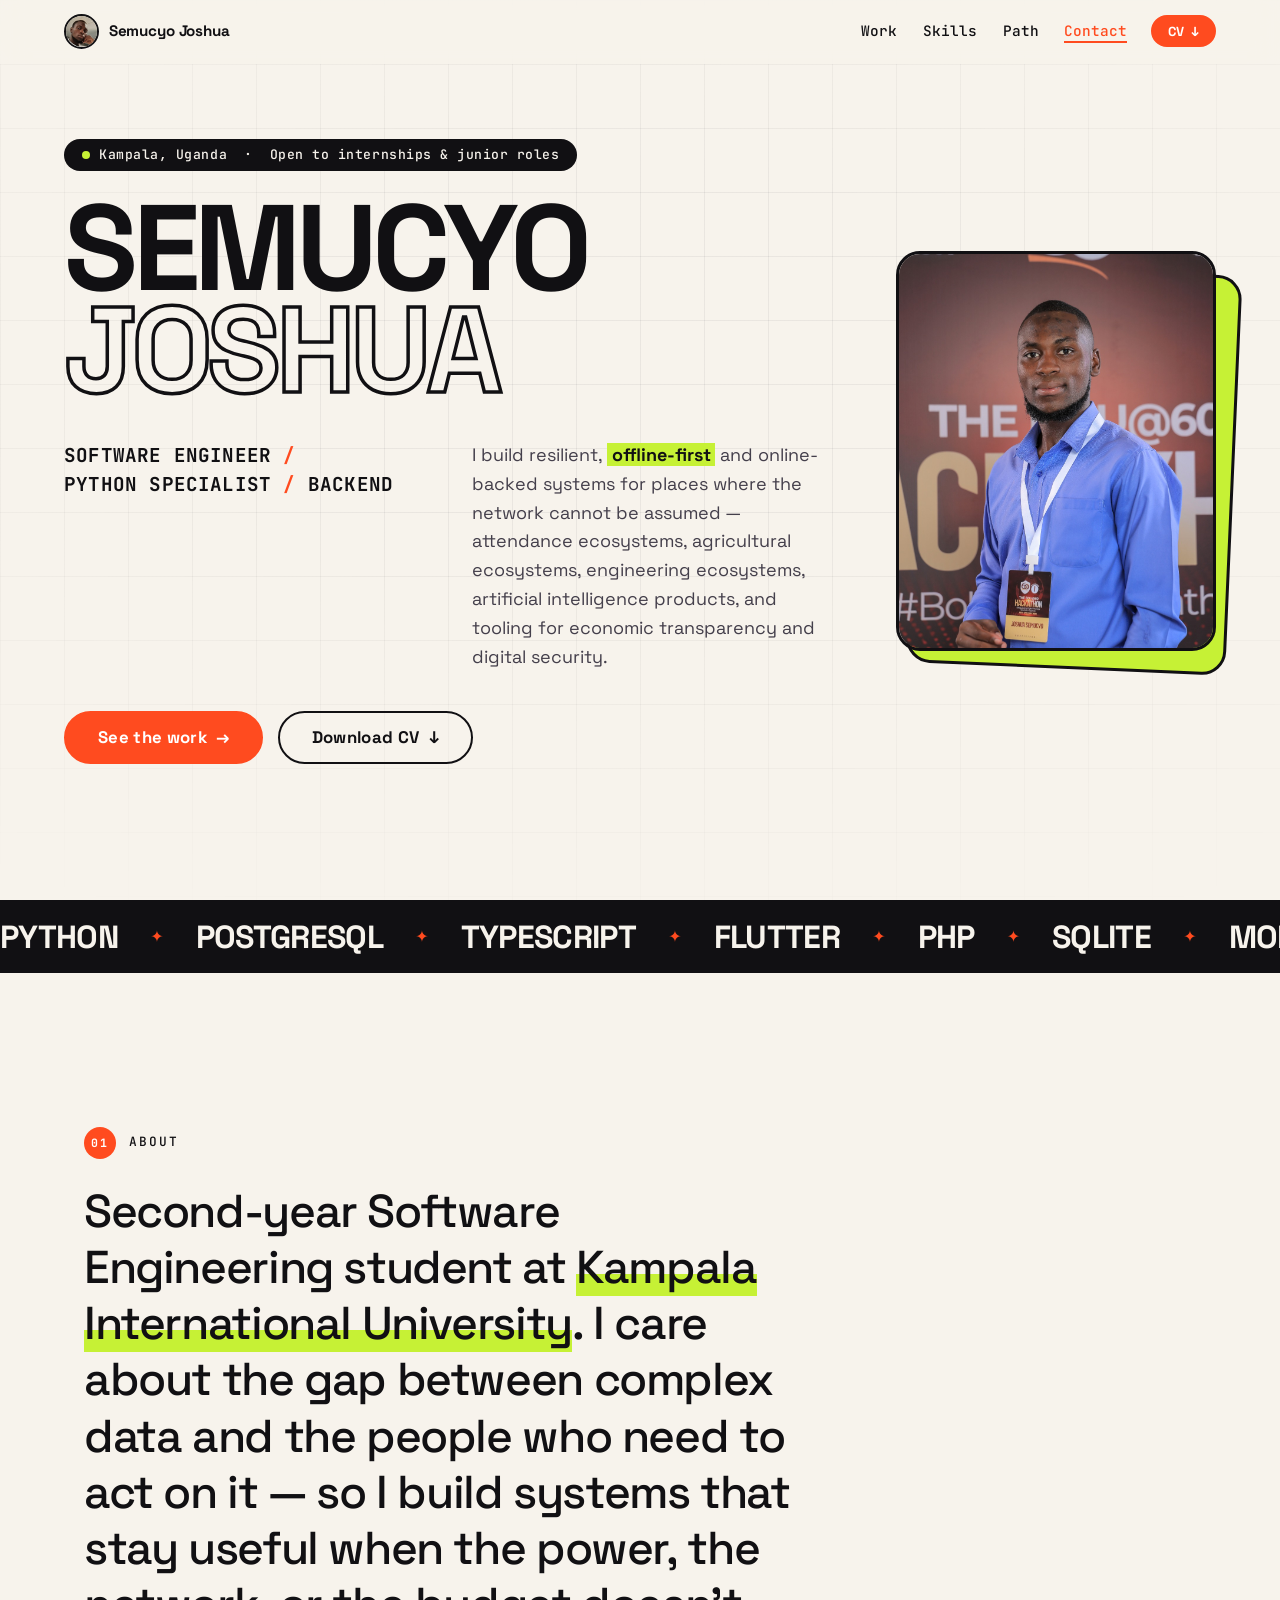
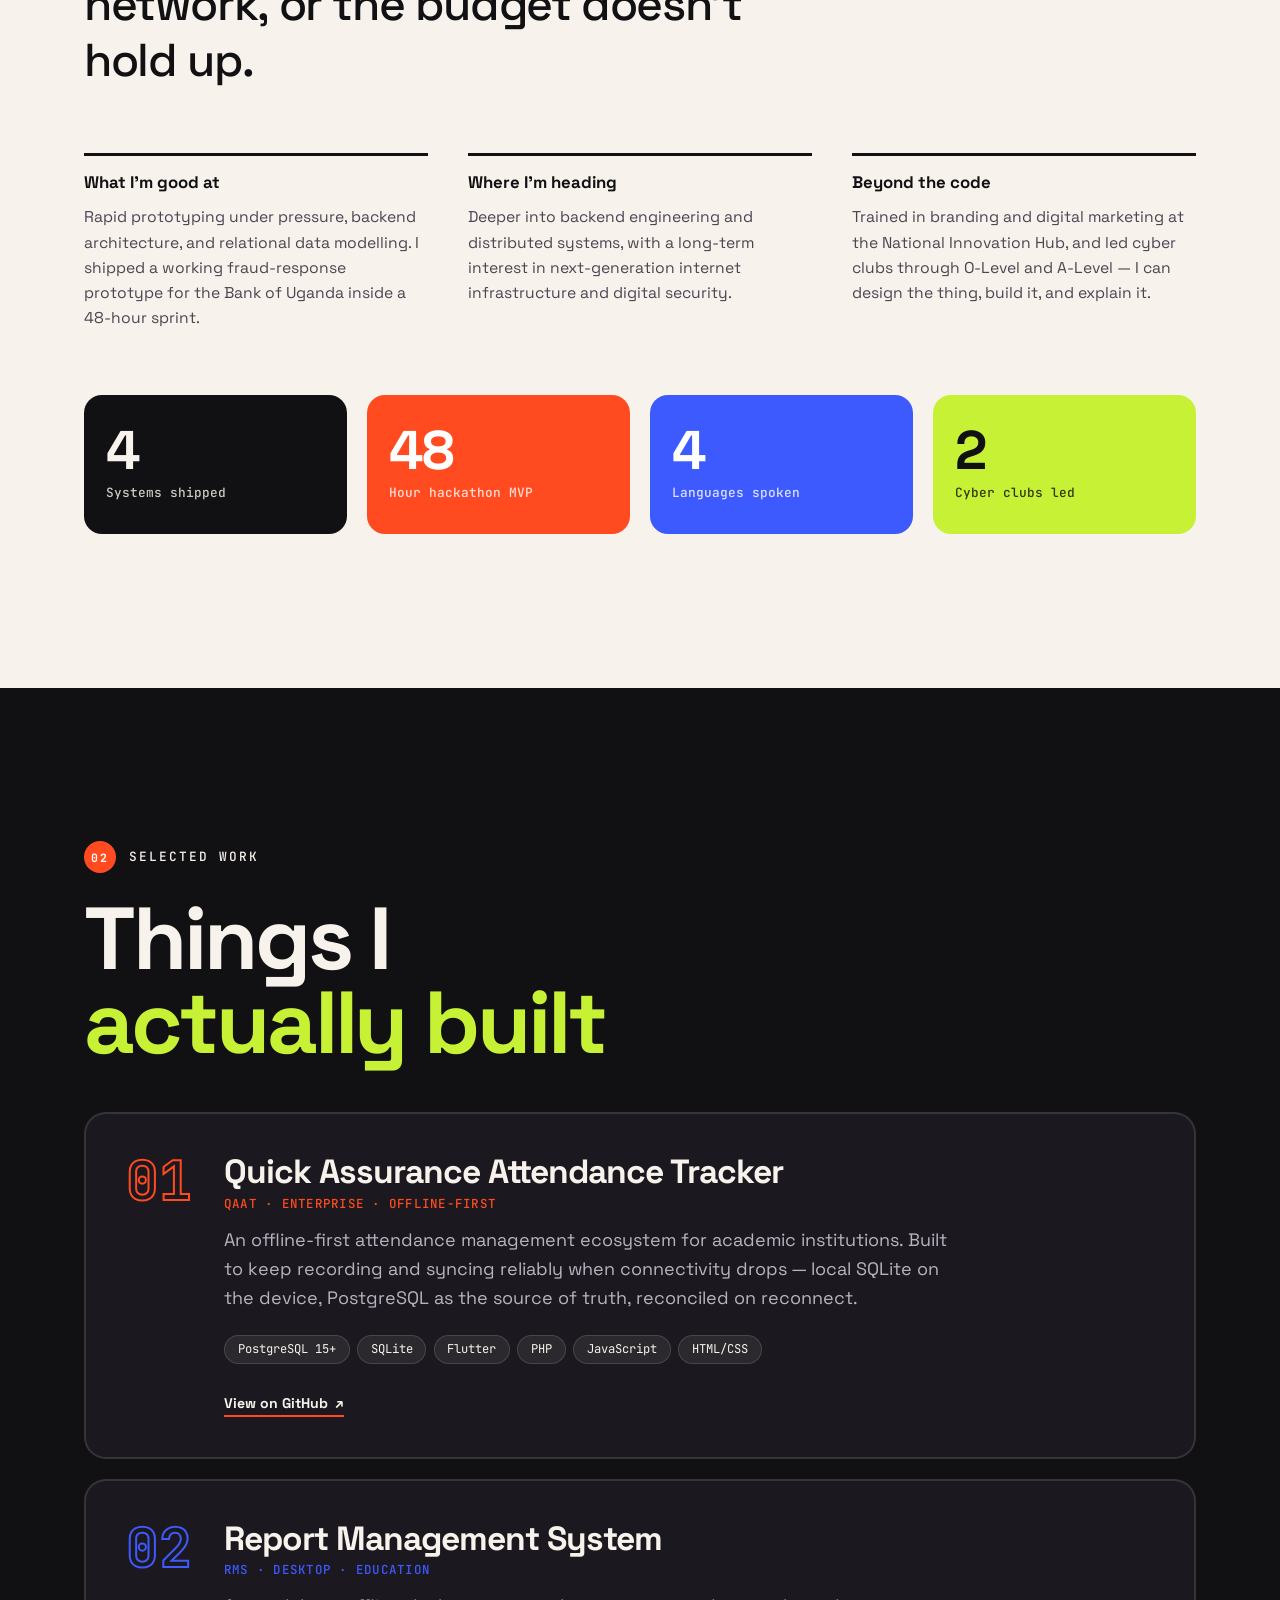
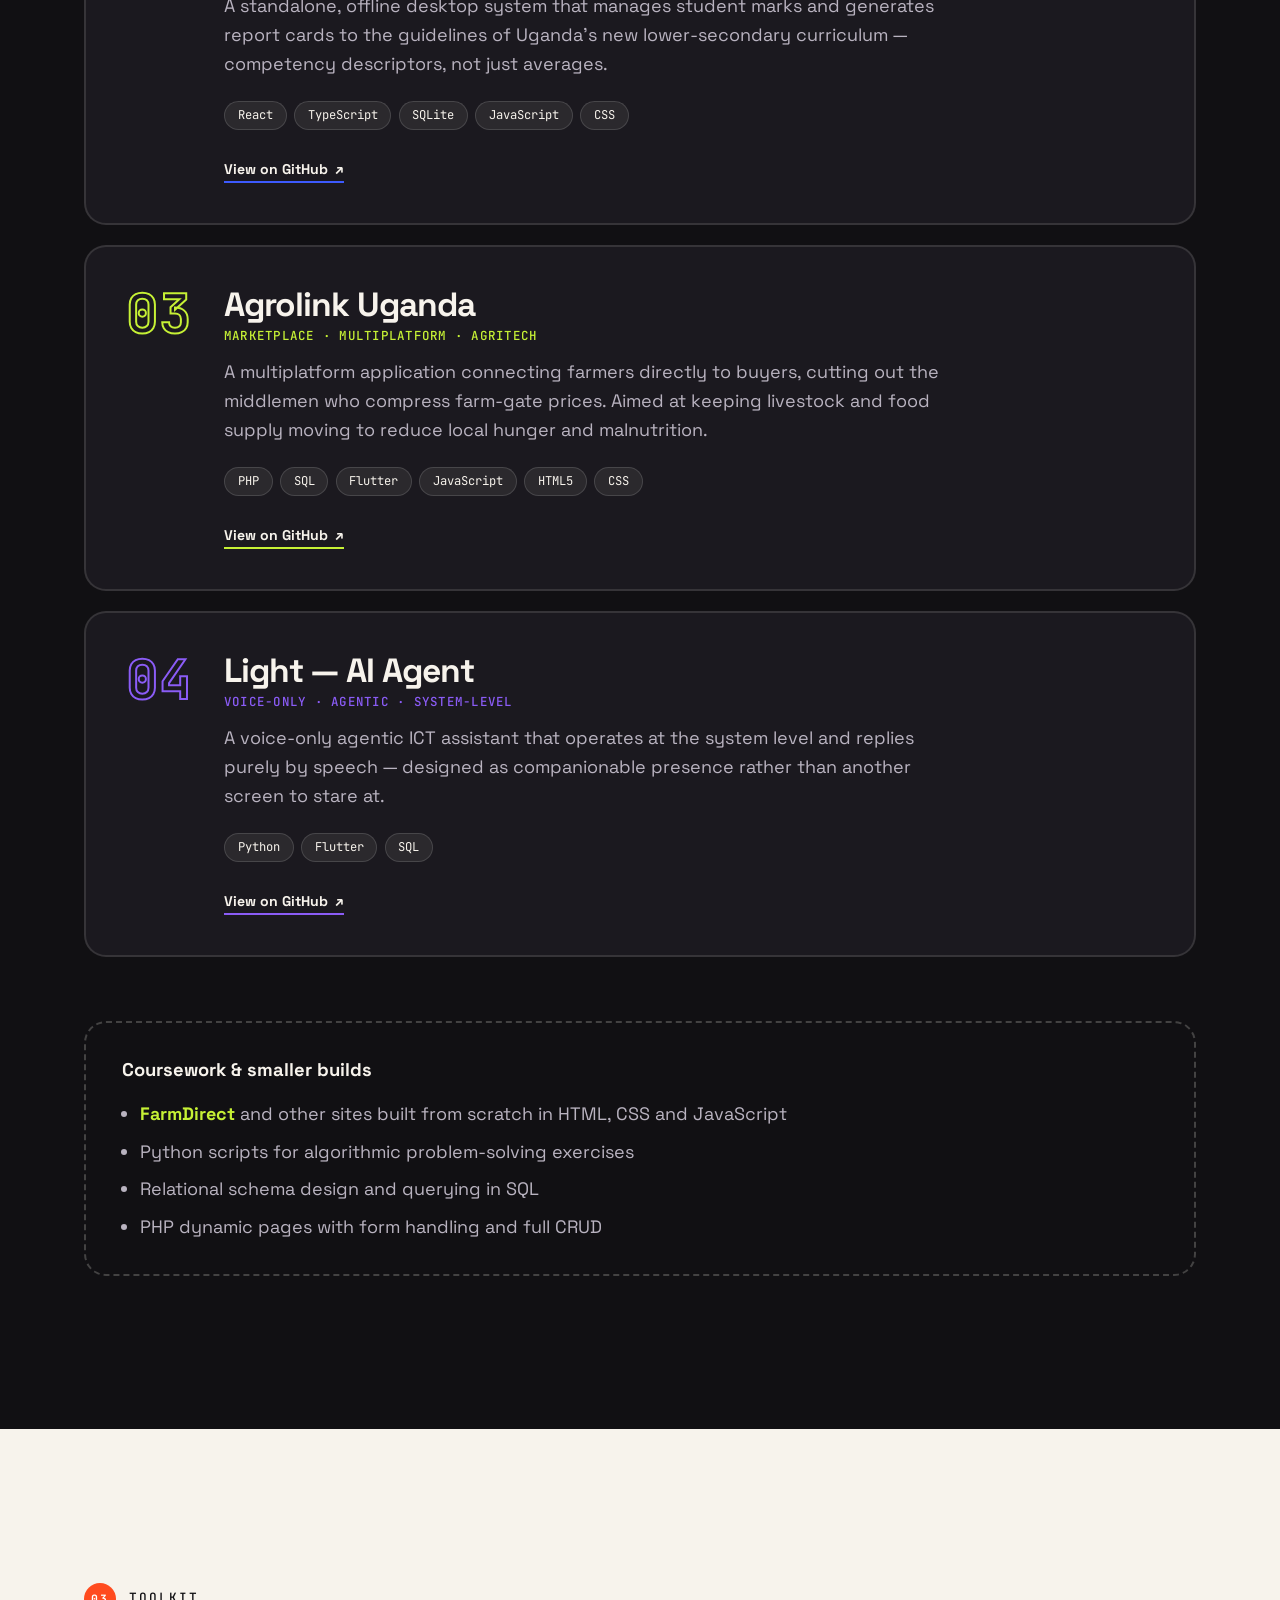
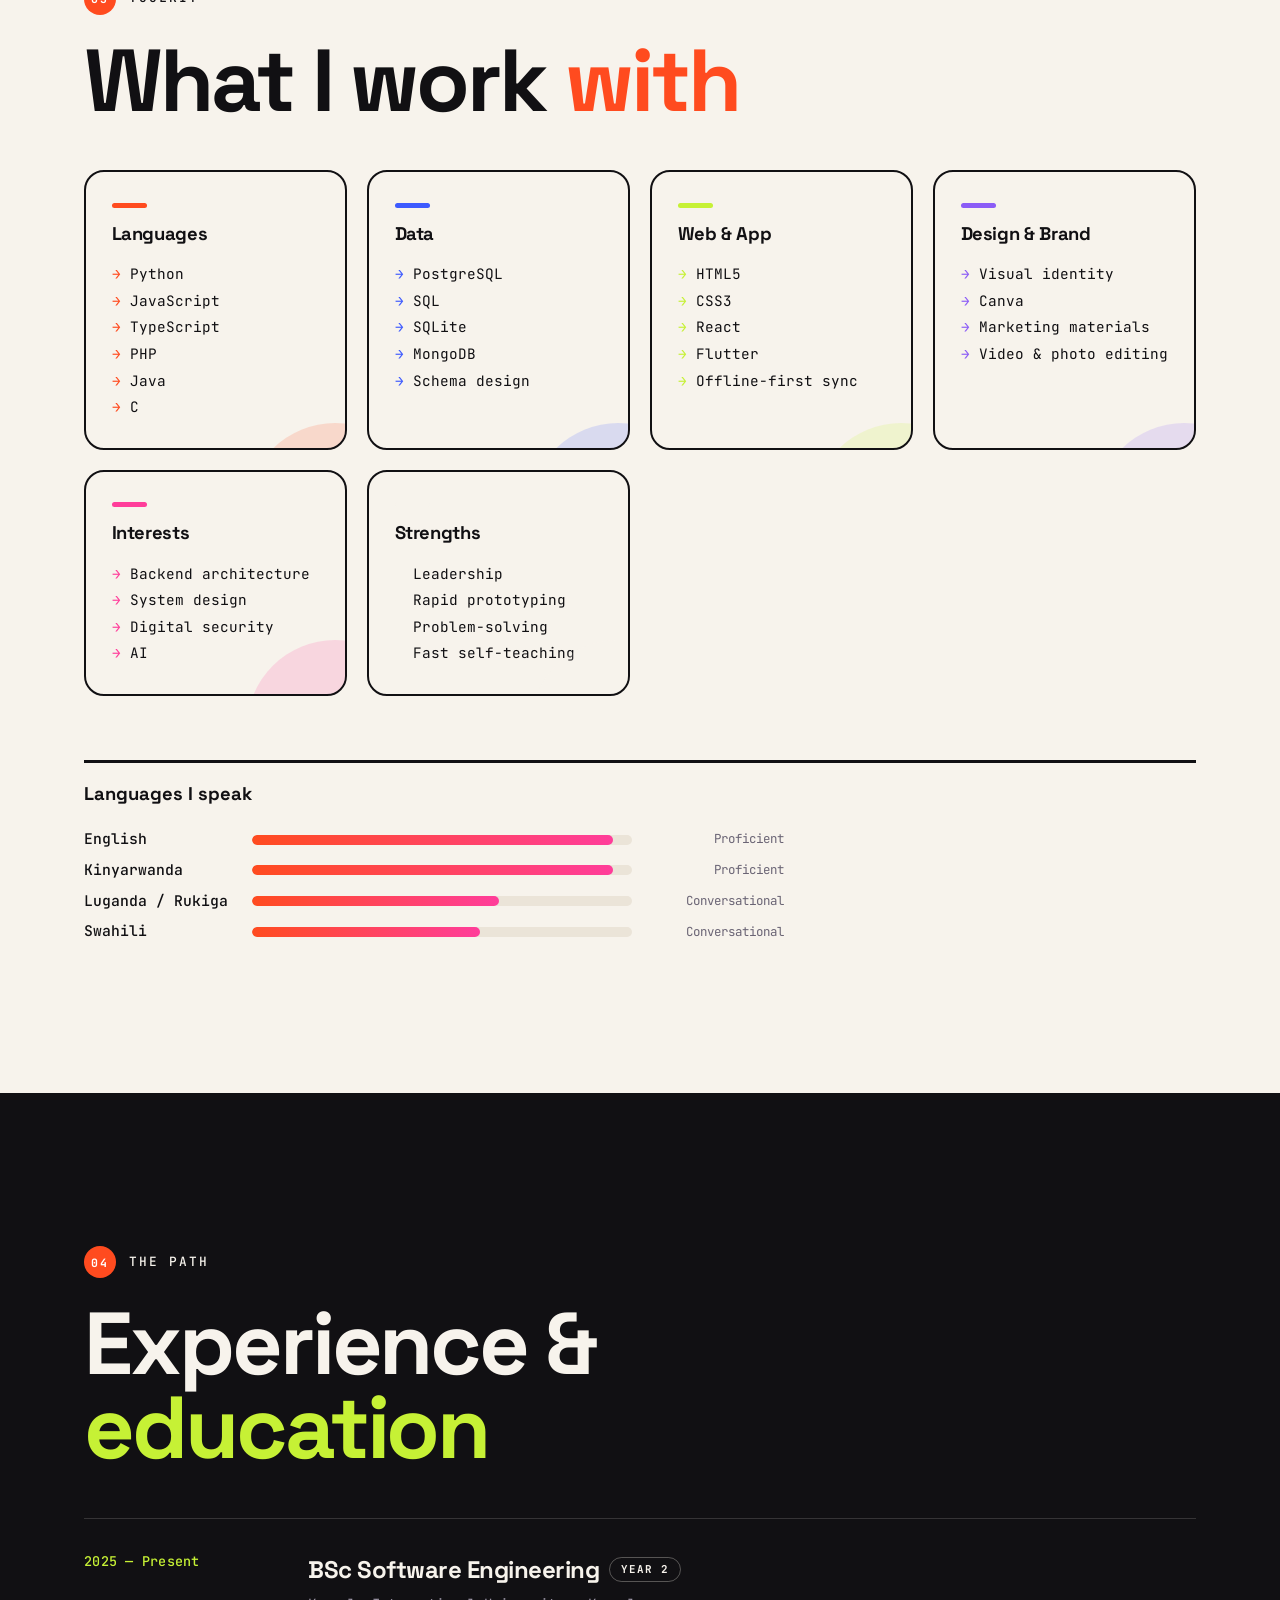
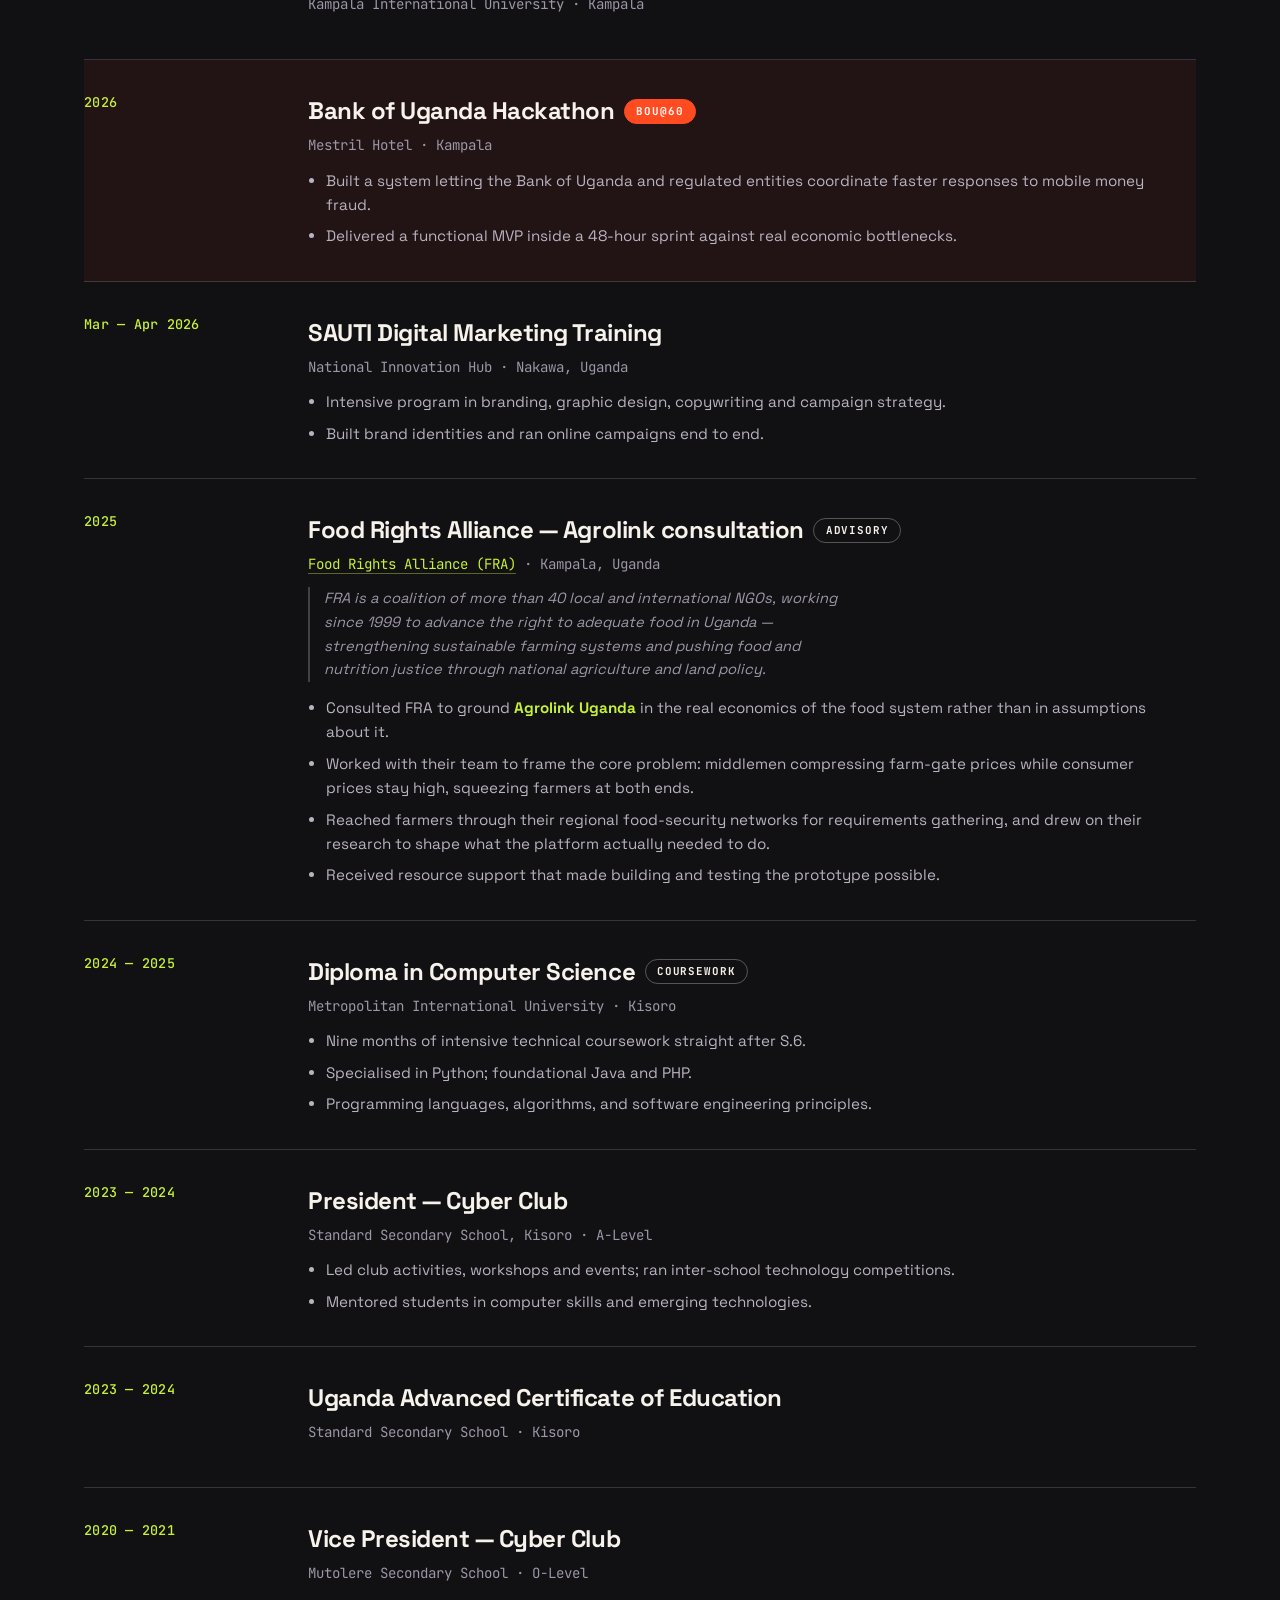
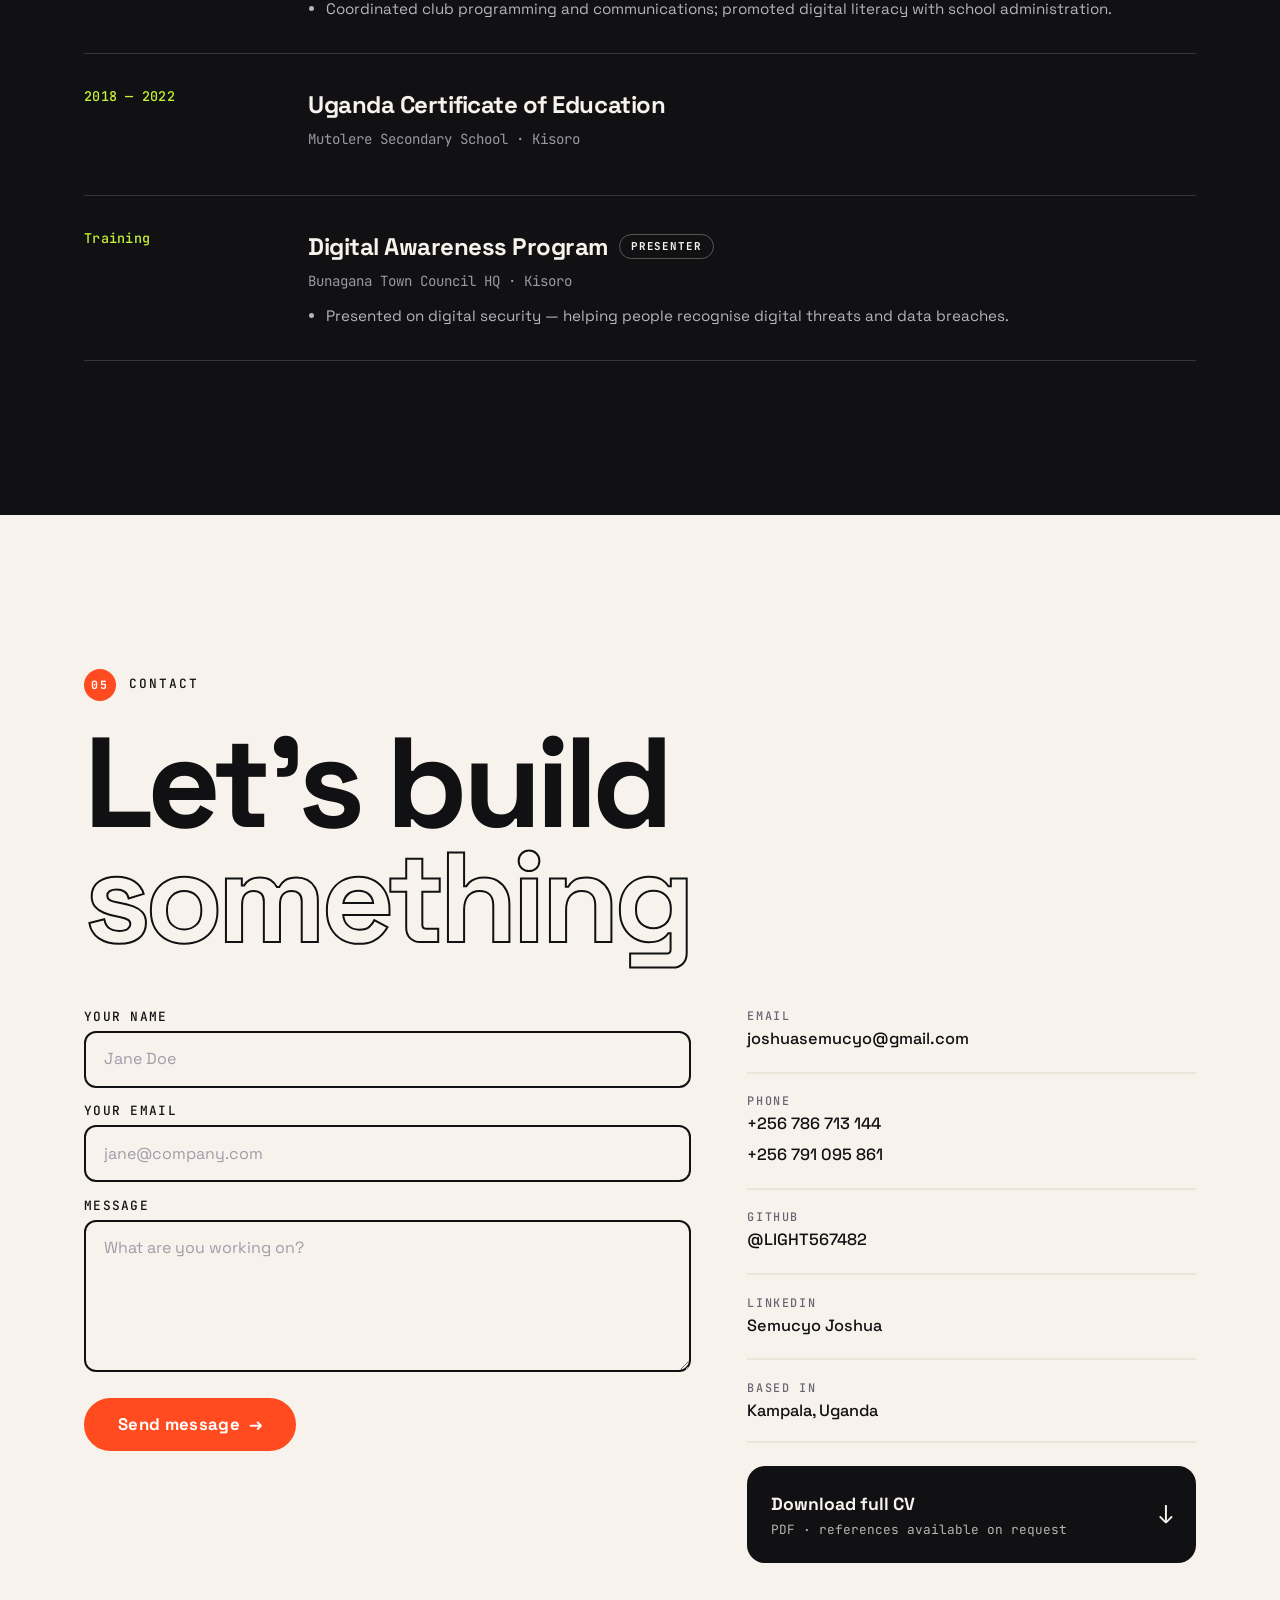
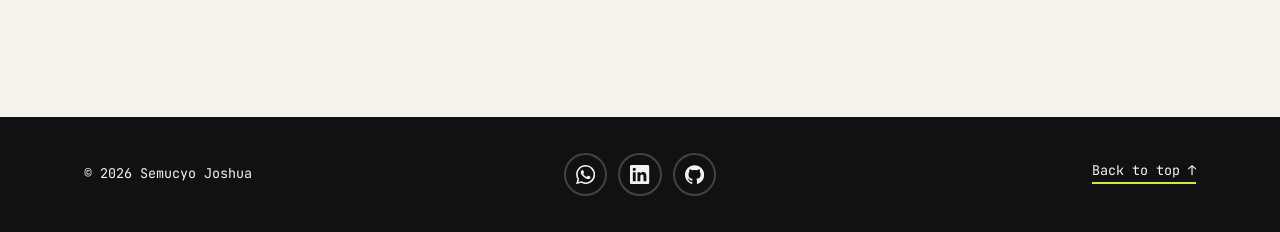
==== commit 6fdd7ff3: "Point hero and share poster at swappable image slots" ====
--- a/index.html
+++ b/index.html
@@ -12,12 +12,15 @@
 <meta property="og:description" content="Python specialist building resilient backend systems for economic transparency and digital security.">
 <meta property="og:type" content="website">
 <meta property="og:url" content="https://light567482.github.io">
-<meta property="og:image" content="https://light567482.github.io/assets/preview.jpeg">
-<meta property="og:image:width" content="1280">
-<meta property="og:image:height" content="720">
+<!-- SHARE POSTER: swap assets/poster.jpeg and the link preview follows automatically.
+     No width/height/type tags on purpose — hardcoding them would go stale the
+     moment you drop in an image of a different size. -->
+<meta property="og:image" content="https://light567482.github.io/assets/poster.jpeg">
 <meta property="og:image:alt" content="Semucyo Joshua — Software Engineer, Kampala, Uganda.">
 <meta property="og:site_name" content="Semucyo Joshua">
 <meta name="twitter:card" content="summary_large_image">
+<meta name="twitter:image" content="https://light567482.github.io/assets/poster.jpeg">
+<meta name="twitter:image:alt" content="Semucyo Joshua — Software Engineer, Kampala, Uganda.">
 <link rel="canonical" href="https://light567482.github.io">
 
 <link rel="preconnect" href="https://fonts.googleapis.com">
@@ -99,8 +102,10 @@
    </div>
 
    <figure class="hero__photo reveal">
-     <img src="assets/portrait.jpg" alt="Portrait of Semucyo Joshua"
-          width="640" height="800" fetchpriority="high" decoding="async">
+     <!-- LANDING IMAGE: swap assets/hero.jpg and this updates automatically.
+          No width/height attributes — the CSS aspect-ratio reserves the space,
+          so any size or orientation drops in without breaking the layout. -->
+     <img src="assets/hero.jpg" alt="Semucyo Joshua" fetchpriority="high">
    </figure>
   </div>
 
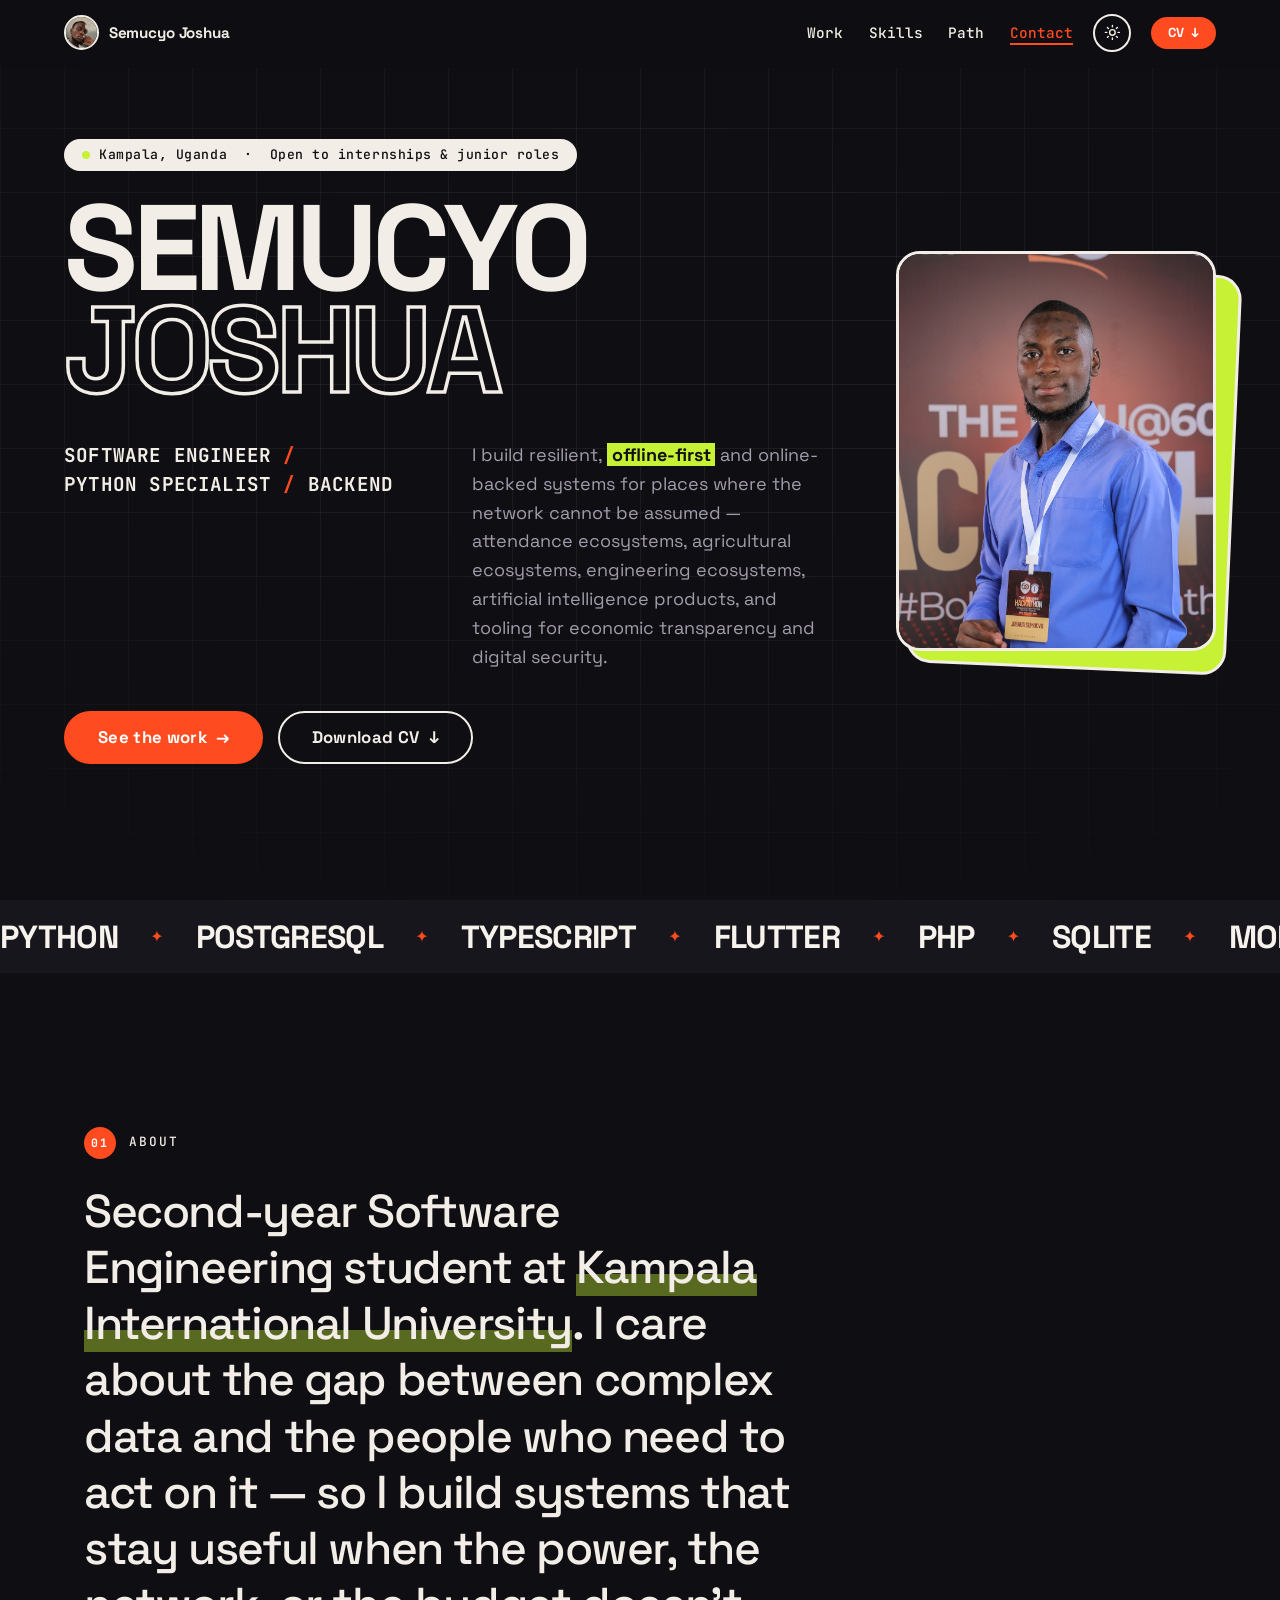
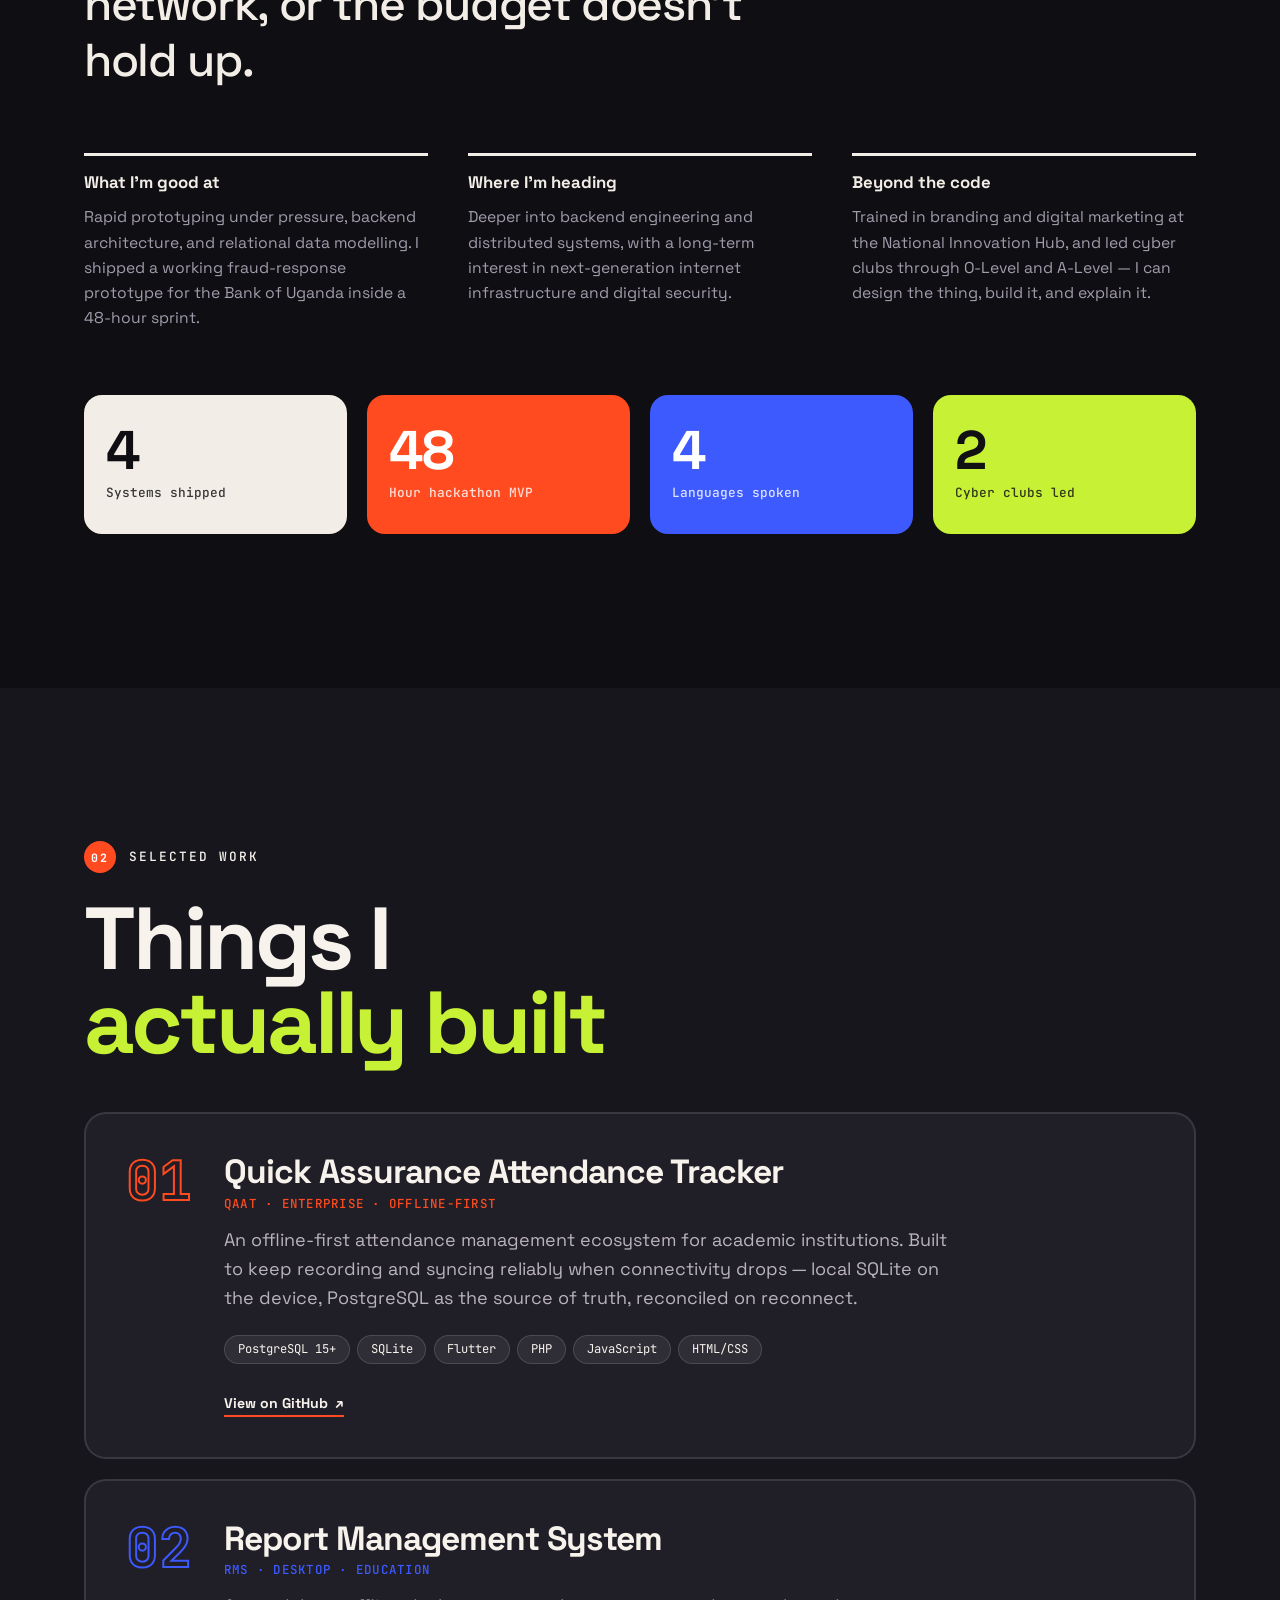
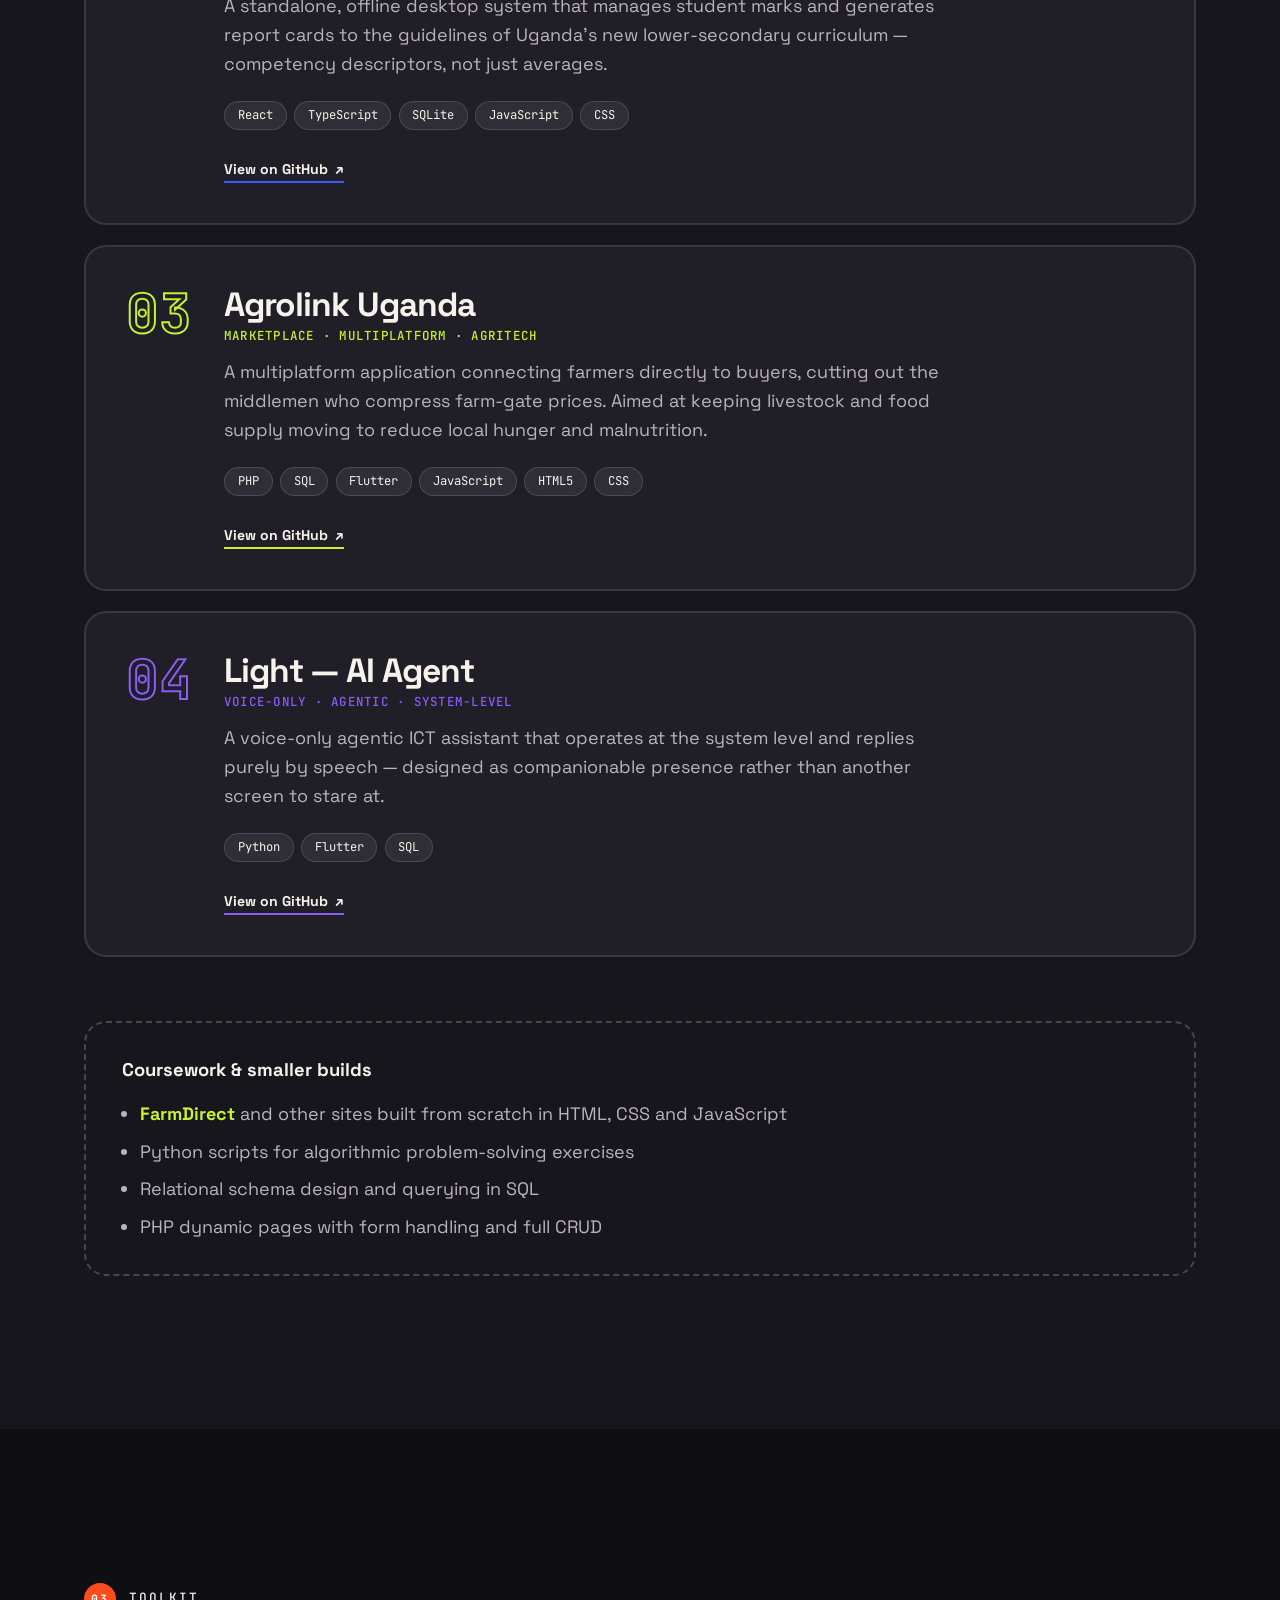
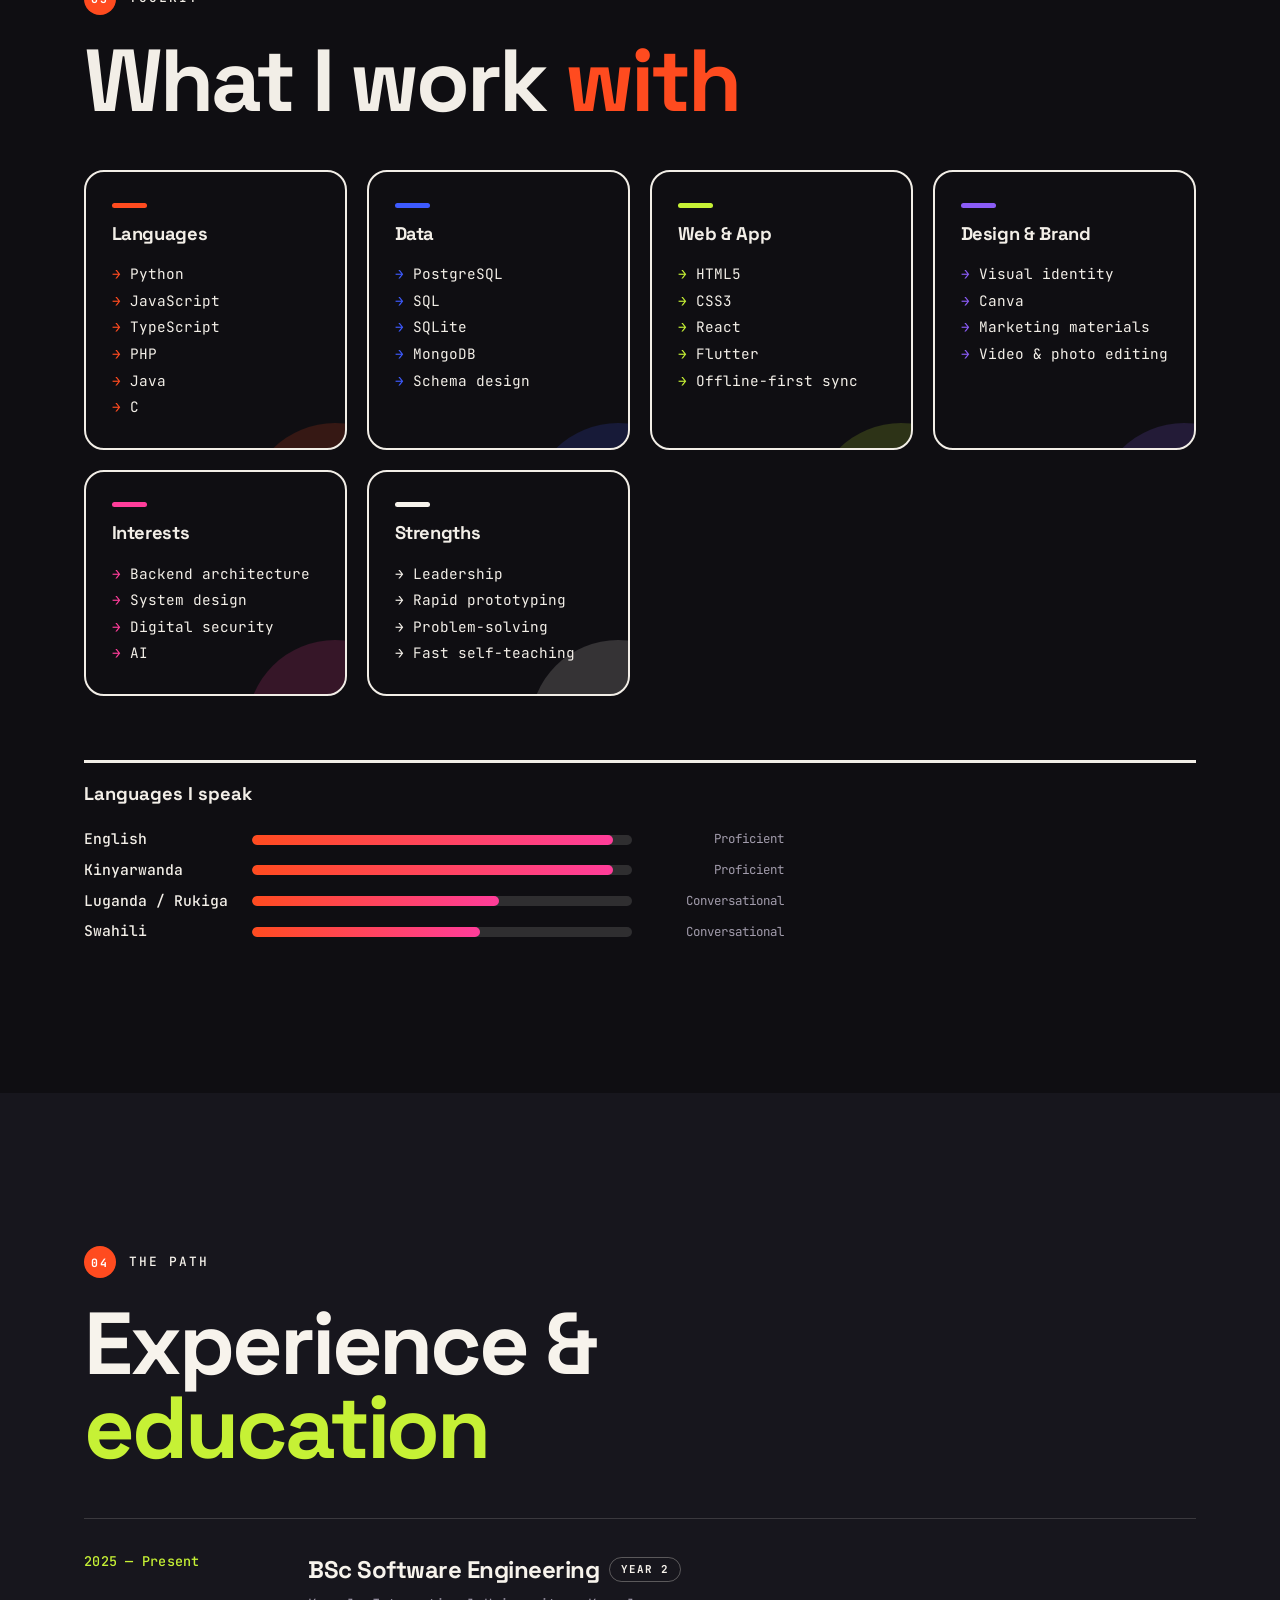
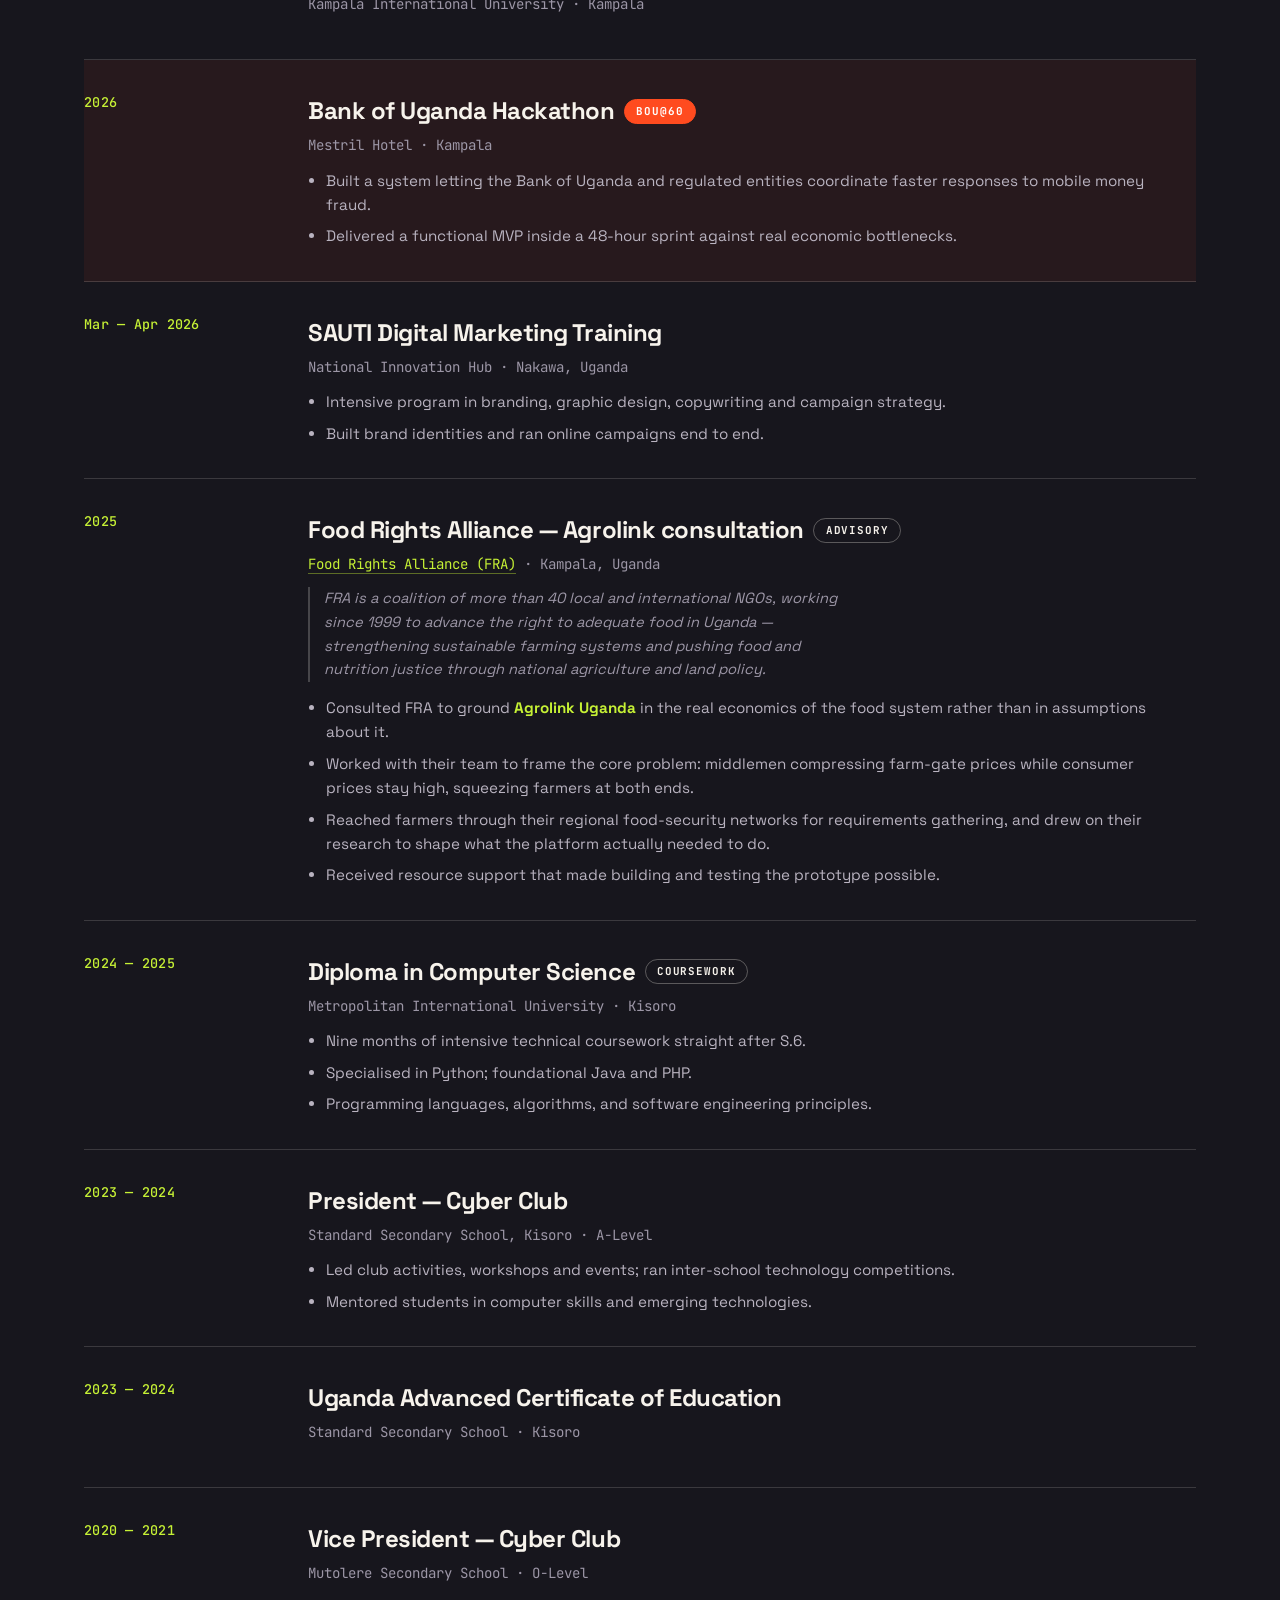
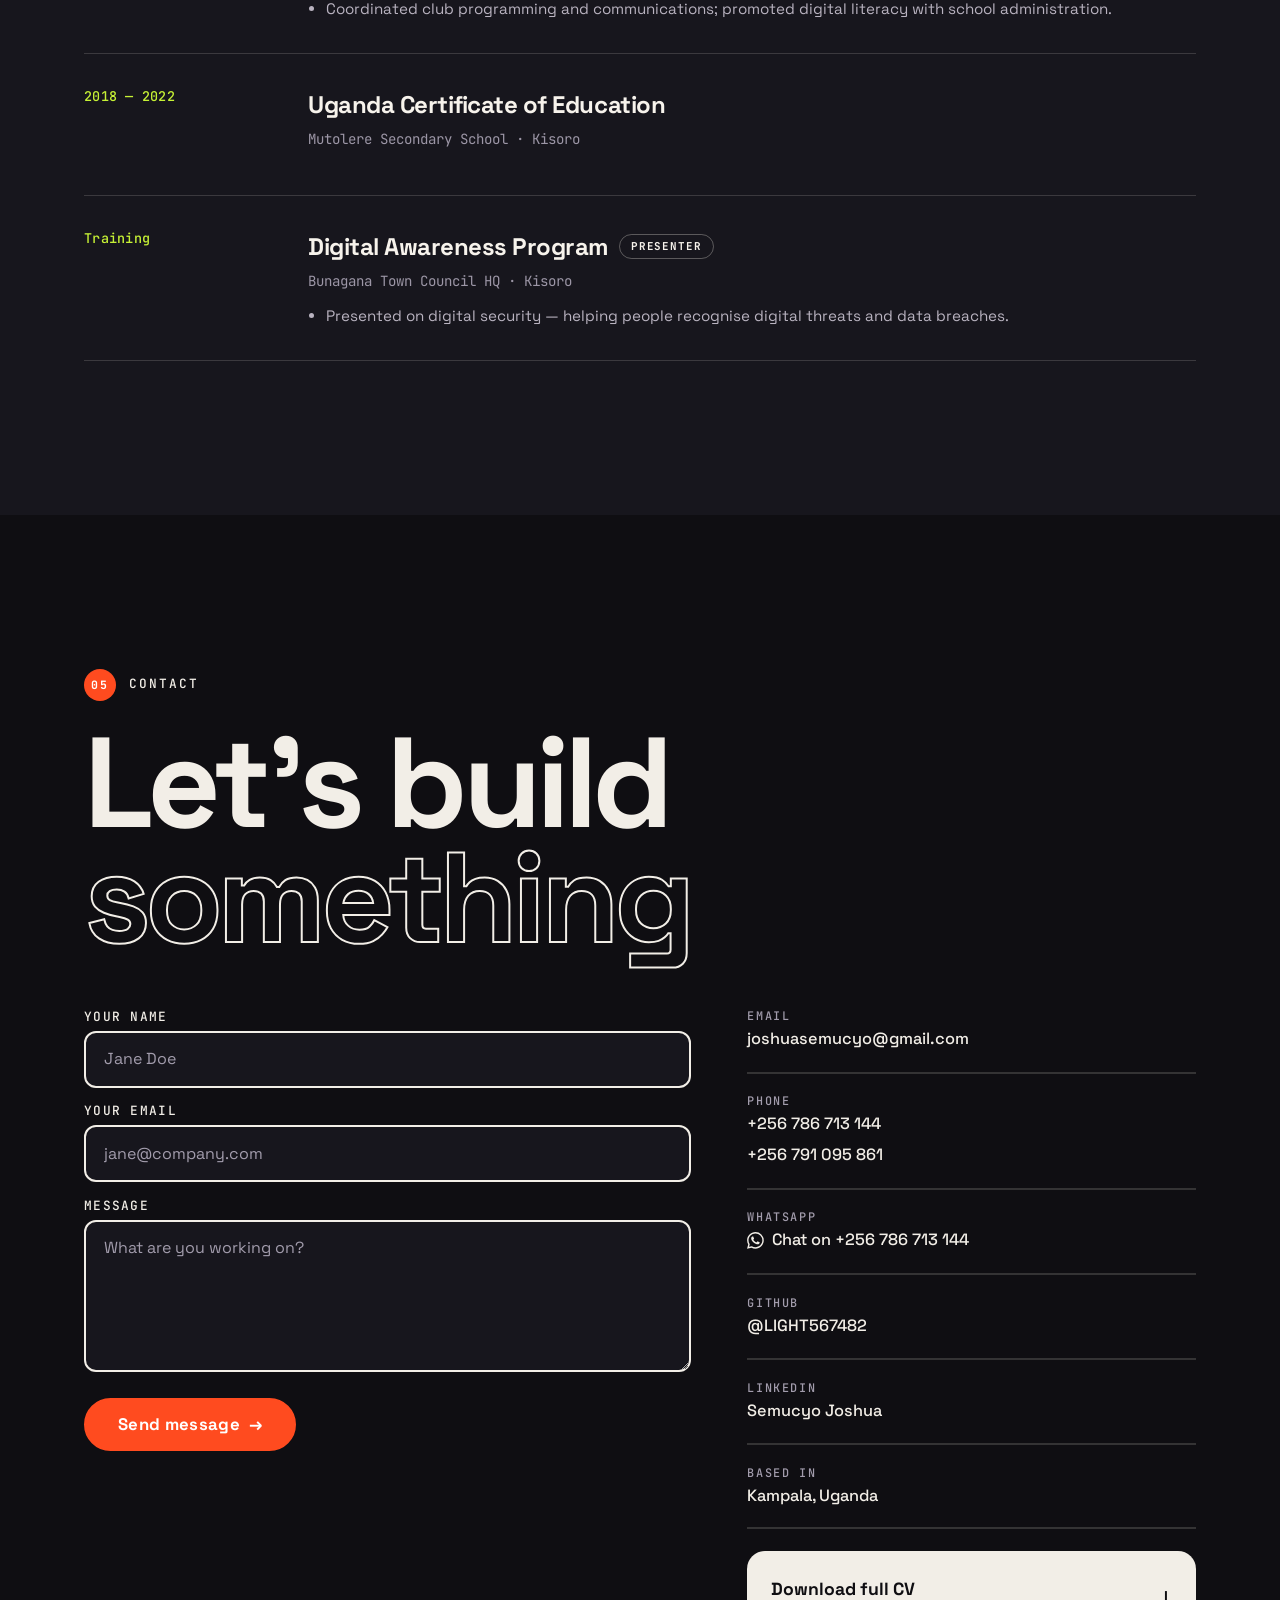
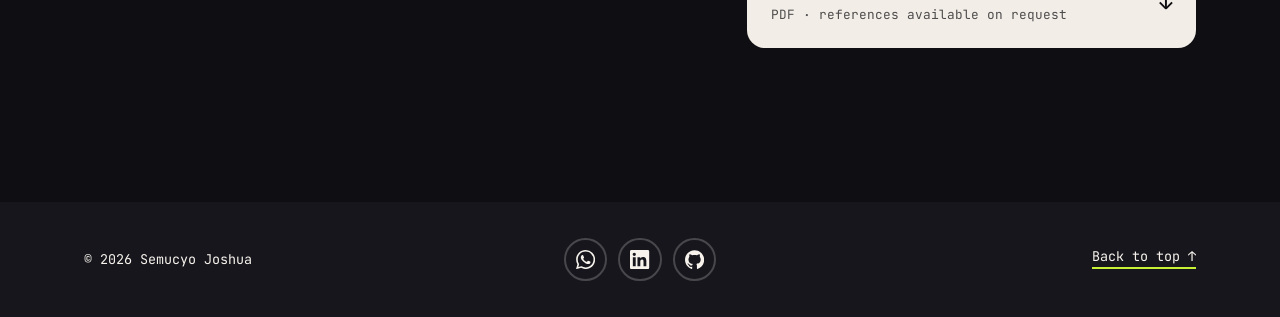
==== commit 42d367a9: "Add dark default theme with light toggle, plus WhatsApp contact" ====
--- a/index.html
+++ b/index.html
@@ -32,7 +32,19 @@
 <link rel="icon" type="image/png" sizes="32x32" href="assets/favicon-32.png">
 <link rel="icon" type="image/png" sizes="192x192" href="assets/favicon-192.png">
 <link rel="apple-touch-icon" href="assets/apple-touch-icon.png">
-<meta name="theme-color" content="#111013">
+<meta name="theme-color" content="#0F0E12">
+
+<!-- Applies the saved theme BEFORE first paint. Must stay inline and in <head>:
+     an external script would load too late and the wrong theme would flash. -->
+<script>
+(function () {
+  try {
+    if (localStorage.getItem('theme') === 'light') {
+      document.documentElement.setAttribute('data-theme', 'light');
+    }
+  } catch (e) { /* private mode — fall through to the dark default */ }
+})();
+</script>
 </head>
 <body>
 
@@ -51,6 +63,18 @@
     <a href="#path">Path</a>
     <a href="#contact">Contact</a>
   </nav>
+
+  <button class="theme-toggle" id="themeToggle" type="button" aria-label="Switch to light theme">
+    <svg class="theme-toggle__sun" viewBox="0 0 24 24" fill="none" stroke="currentColor"
+         stroke-width="2" stroke-linecap="round" aria-hidden="true" focusable="false">
+      <circle cx="12" cy="12" r="4"/>
+      <path d="M12 2v2M12 20v2M4.9 4.9l1.4 1.4M17.7 17.7l1.4 1.4M2 12h2M20 12h2M4.9 19.1l1.4-1.4M17.7 6.3l1.4-1.4"/>
+    </svg>
+    <svg class="theme-toggle__moon" viewBox="0 0 24 24" fill="none" stroke="currentColor"
+         stroke-width="2" stroke-linecap="round" stroke-linejoin="round" aria-hidden="true" focusable="false">
+      <path d="M21 12.8A9 9 0 1 1 11.2 3a7 7 0 0 0 9.8 9.8z"/>
+    </svg>
+  </button>
 
   <a class="btn btn--sm btn--accent" href="assets/Semucyo-Joshua-CV.pdf" download>
     CV <span aria-hidden="true">↓</span>
@@ -492,6 +516,13 @@
           <a href="tel:+256791095861">+256 791 095 861</a>
         </div>
         <div class="cline">
+          <span>WhatsApp</span>
+          <a class="with-icon wa" href="https://wa.me/256786713144" target="_blank" rel="noopener">
+            <svg viewBox="0 0 24 24" aria-hidden="true" focusable="false"><path d="M17.472 14.382c-.297-.149-1.758-.867-2.03-.967-.273-.099-.471-.148-.67.15-.197.297-.767.966-.94 1.164-.173.199-.347.223-.644.075-.297-.15-1.255-.463-2.39-1.475-.883-.788-1.48-1.761-1.653-2.059-.173-.297-.018-.458.13-.606.134-.133.298-.347.446-.52.149-.174.198-.298.298-.497.099-.198.05-.371-.025-.52-.075-.149-.669-1.612-.916-2.207-.242-.579-.487-.5-.669-.51-.173-.008-.371-.01-.57-.01-.198 0-.52.074-.792.372-.272.297-1.04 1.016-1.04 2.479 0 1.462 1.065 2.875 1.213 3.074.149.198 2.096 3.2 5.077 4.487.709.306 1.262.489 1.694.625.712.227 1.36.195 1.871.118.571-.085 1.758-.719 2.006-1.413.248-.694.248-1.289.173-1.413-.074-.124-.272-.198-.57-.347m-5.421 7.403h-.004a9.87 9.87 0 01-5.031-1.378l-.361-.214-3.741.982.998-3.648-.235-.374a9.86 9.86 0 01-1.51-5.26c.001-5.45 4.436-9.884 9.888-9.884 2.64 0 5.122 1.03 6.988 2.898a9.825 9.825 0 012.893 6.994c-.003 5.45-4.437 9.884-9.885 9.884m8.413-18.297A11.815 11.815 0 0012.05 0C5.495 0 .16 5.335.157 11.892c0 2.096.547 4.142 1.588 5.945L.057 24l6.305-1.654a11.882 11.882 0 005.683 1.448h.005c6.554 0 11.89-5.335 11.893-11.893a11.821 11.821 0 00-3.48-8.413Z"/></svg>
+            Chat on +256 786 713 144
+          </a>
+        </div>
+        <div class="cline">
           <span>GitHub</span>
           <a href="https://www.github.com/LIGHT567482/" target="_blank" rel="noopener">@LIGHT567482</a>
         </div>
--- a/styles.css
+++ b/styles.css
@@ -1,14 +1,20 @@
 /* ═══════════════════════════════════════════════════════
    Semucyo Joshua — Portfolio
    Bold creative: big type, colour blocks, motion.
+
+   THEMING
+   Dark is the default. `data-theme="light"` on <html> flips it.
+   Fixed brand colours (--ink, --cream, --orange…) never change; the
+   semantic tokens (--bg, --fg, --band-bg…) are what the theme swaps.
+   The alternating dark bands (work / path / footer / marquee) stay dark
+   in BOTH themes, so their internal cream-alpha borders work untouched.
    ═══════════════════════════════════════════════════════ */
 
 :root {
-  /* palette */
+  /* fixed palette */
   --ink:      #111013;
   --ink-2:    #1B191F;
   --cream:    #F7F3EC;
-  --cream-2:  #EBE4D8;
   --orange:   #FF4B1F;
   --blue:     #3D5AFE;
   --lime:     #C6F135;
@@ -17,6 +23,22 @@
 
   --accent:   var(--orange);
 
+  /* semantic tokens — DARK (default) */
+  color-scheme: dark;
+  --bg:         #0F0E12;
+  --fg:         #F2EEE7;
+  --fg-muted:   #A29CAC;
+  --hair:       rgba(242, 238, 231, .16);
+  --grid:       rgba(242, 238, 231, .06);
+  --band-bg:    #17161D;
+  --band-fg:    #F7F3EC;
+  --card-bg:    #201E27;
+  --card-hover: #282531;
+  --input-bg:   #17161D;
+  --mark:       color-mix(in srgb, var(--lime) 40%, transparent);
+  --ok:         #5FD08A;
+  --err:        #FF7CA8;
+
   /* type */
   --display: "Space Grotesk", "Segoe UI", system-ui, -apple-system, sans-serif;
   --mono:    "JetBrains Mono", ui-monospace, "SF Mono", Menlo, monospace;
@@ -29,19 +51,37 @@
   --ease: cubic-bezier(.2, .8, .2, 1);
 }
 
+:root[data-theme="light"] {
+  color-scheme: light;
+  --bg:         #F7F3EC;
+  --fg:         #111013;
+  --fg-muted:   #4A4552;
+  --hair:       rgba(17, 16, 19, .14);
+  --grid:       rgba(17, 16, 19, .055);
+  --band-bg:    #111013;
+  --band-fg:    #F7F3EC;
+  --card-bg:    #1B191F;
+  --card-hover: #201D26;
+  --input-bg:   #F7F3EC;
+  --mark:       var(--lime);
+  --ok:         #1E7A47;
+  --err:        #C42B5C;
+}
+
 *, *::before, *::after { box-sizing: border-box; }
 
 html { scroll-behavior: smooth; -webkit-text-size-adjust: 100%; }
 
 body {
   margin: 0;
-  background: var(--cream);
-  color: var(--ink);
+  background: var(--bg);
+  color: var(--fg);
   font-family: var(--display);
   font-size: clamp(1rem, .95rem + .25vw, 1.125rem);
   line-height: 1.6;
   overflow-x: hidden;
   -webkit-font-smoothing: antialiased;
+  transition: background .35s var(--ease), color .35s var(--ease);
 }
 
 img { max-width: 100%; display: block; }
@@ -51,7 +91,7 @@
 
 .skip-link {
   position: absolute; left: -9999px; top: 0; z-index: 999;
-  background: var(--ink); color: var(--cream); padding: .75rem 1.25rem;
+  background: var(--fg); color: var(--bg); padding: .75rem 1.25rem;
 }
 .skip-link:focus { left: 0; }
 
@@ -63,38 +103,38 @@
 
 /* ───────────── buttons ───────────── */
 .btn {
-  --btn-bg: var(--ink);
-  --btn-fg: var(--cream);
+  --btn-bg: var(--fg);
+  --btn-fg: var(--bg);
   display: inline-flex; align-items: center; gap: .55em;
   background: var(--btn-bg); color: var(--btn-fg);
-  border: 2px solid var(--ink);
+  border: 2px solid var(--fg);
   padding: .7em 1.4em;
   font: 700 .95rem/1 var(--display);
   letter-spacing: .02em;
   text-decoration: none;
   cursor: pointer;
   border-radius: 100px;
-  transition: transform .25s var(--ease), background .25s, color .25s, box-shadow .25s;
-}
-.btn:hover { transform: translateY(-3px); box-shadow: 0 .6rem 0 -.2rem rgba(17,16,19,.22); }
+  transition: transform .25s var(--ease), background .25s, color .25s, box-shadow .25s, border-color .25s;
+}
+.btn:hover { transform: translateY(-3px); box-shadow: 0 .6rem 0 -.2rem color-mix(in srgb, var(--fg) 22%, transparent); }
 .btn:active { transform: translateY(0); }
 .btn--sm  { padding: .55em 1.1em; font-size: .82rem; }
 .btn--lg  { padding: .95em 1.9em; font-size: 1.05rem; }
 .btn--accent { --btn-bg: var(--accent); --btn-fg: #fff; border-color: var(--accent); }
-.btn--ghost  { --btn-bg: transparent; --btn-fg: var(--ink); }
-.btn--ghost:hover { --btn-bg: var(--ink); --btn-fg: var(--cream); }
+.btn--ghost  { --btn-bg: transparent; --btn-fg: var(--fg); }
+.btn--ghost:hover { --btn-bg: var(--fg); --btn-fg: var(--bg); }
 
 /* ───────────── nav ───────────── */
 .nav {
   position: fixed; inset: 0 0 auto 0; z-index: 100;
-  display: flex; align-items: center; gap: 1.5rem;
+  display: flex; align-items: center; gap: 1.25rem;
   padding: .85rem var(--pad);
-  background: color-mix(in srgb, var(--cream) 82%, transparent);
+  background: color-mix(in srgb, var(--bg) 82%, transparent);
   backdrop-filter: blur(14px) saturate(140%);
   border-bottom: 2px solid transparent;
-  transition: border-color .3s, background .3s, padding .3s;
-}
-.nav.is-stuck { border-bottom-color: var(--ink); padding-block: .6rem; }
+  transition: border-color .3s, background .35s, padding .3s;
+}
+.nav.is-stuck { border-bottom-color: var(--fg); padding-block: .6rem; }
 
 .nav__mark { display: flex; align-items: center; gap: .6rem; text-decoration: none; margin-right: auto; }
 .nav__mark-box {
@@ -102,7 +142,7 @@
   width: 2.2rem; height: 2.2rem;
   object-fit: cover;
   border-radius: 50%;
-  border: 2px solid var(--ink);
+  border: 2px solid var(--fg);
   transition: transform .35s var(--ease), border-color .3s;
 }
 .nav__mark:hover .nav__mark-box { transform: scale(1.09); border-color: var(--accent); }
@@ -123,12 +163,30 @@
 .nav__links a:hover::after, .nav__links a.is-active::after { transform: scaleX(1); transform-origin: left; }
 .nav__links a.is-active { color: var(--accent); }
 
+/* ───────────── theme toggle ───────────── */
+.theme-toggle {
+  display: grid; place-items: center;
+  width: 2.4rem; height: 2.4rem; padding: 0;
+  background: none; color: var(--fg);
+  border: 2px solid var(--fg); border-radius: 50%;
+  cursor: pointer; flex-shrink: 0;
+  transition: transform .35s var(--ease), background .25s, color .25s, border-color .25s;
+}
+.theme-toggle:hover { background: var(--accent); border-color: var(--accent); color: #fff; transform: rotate(25deg); }
+.theme-toggle svg { width: 1.05rem; height: 1.05rem; grid-area: 1 / 1; }
+/* Two-class selectors so these beat `.theme-toggle svg` (0,1,1) on specificity.
+   Dark is the default state, so the sun shows — it offers the switch to light. */
+.theme-toggle .theme-toggle__sun  { display: block; }
+.theme-toggle .theme-toggle__moon { display: none; }
+:root[data-theme="light"] .theme-toggle .theme-toggle__sun  { display: none; }
+:root[data-theme="light"] .theme-toggle .theme-toggle__moon { display: block; }
+
 .nav__burger {
   display: none; flex-direction: column; justify-content: center; gap: 5px;
   width: 2.6rem; height: 2.3rem; padding: 0;
-  background: none; border: 2px solid var(--ink); border-radius: 7px; cursor: pointer;
-}
-.nav__burger span { display: block; width: 1.1rem; height: 2px; background: var(--ink); margin-inline: auto; transition: transform .3s var(--ease), opacity .2s; }
+  background: none; border: 2px solid var(--fg); border-radius: 7px; cursor: pointer;
+}
+.nav__burger span { display: block; width: 1.1rem; height: 2px; background: var(--fg); margin-inline: auto; transition: transform .3s var(--ease), opacity .2s; }
 .nav__burger[aria-expanded="true"] span:first-child { transform: translateY(3.5px) rotate(45deg); }
 .nav__burger[aria-expanded="true"] span:last-child  { transform: translateY(-3.5px) rotate(-45deg); }
 
@@ -136,7 +194,7 @@
 .mobile-menu {
   position: fixed; inset: 3.7rem 0 auto 0; z-index: 99;
   display: flex; flex-direction: column;
-  background: var(--ink); color: var(--cream);
+  background: var(--band-bg); color: var(--band-fg);
   padding: 1rem var(--pad) 2rem;
 }
 .mobile-menu a {
@@ -157,8 +215,8 @@
 .hero__grid {
   position: absolute; inset: 0; z-index: 0; pointer-events: none;
   background-image:
-    linear-gradient(to right, rgba(17,16,19,.055) 1px, transparent 1px),
-    linear-gradient(to bottom, rgba(17,16,19,.055) 1px, transparent 1px);
+    linear-gradient(to right, var(--grid) 1px, transparent 1px),
+    linear-gradient(to bottom, var(--grid) 1px, transparent 1px);
   background-size: 64px 64px;
   mask-image: radial-gradient(ellipse 90% 70% at 50% 40%, #000 30%, transparent 100%);
 }
@@ -178,18 +236,18 @@
   content: "";
   position: absolute; inset: 1.1rem -1.1rem -1.1rem 1.1rem;
   background: var(--lime);
-  border: 3px solid var(--ink);
+  border: 3px solid var(--fg);
   border-radius: 24px;
   transform: rotate(2.5deg);
-  transition: transform .45s var(--ease), background .45s;
+  transition: transform .45s var(--ease), background .45s, border-color .3s;
 }
 .hero__photo img {
   position: relative; z-index: 1;
   width: 100%; height: auto;
   aspect-ratio: 4 / 5; object-fit: cover; object-position: center 22%;
-  border: 3px solid var(--ink);
+  border: 3px solid var(--fg);
   border-radius: 24px;
-  transition: transform .45s var(--ease);
+  transition: transform .45s var(--ease), border-color .3s;
 }
 .hero__photo:hover::before { transform: rotate(-3deg); background: var(--accent); }
 .hero__photo:hover img { transform: translate(-4px, -4px); }
@@ -198,7 +256,7 @@
   display: inline-flex; align-items: center; gap: .6rem;
   font: 500 .82rem/1 var(--mono);
   letter-spacing: .04em;
-  background: var(--ink); color: var(--cream);
+  background: var(--fg); color: var(--bg);
   padding: .6rem 1.1rem; border-radius: 100px;
   margin: 0 0 1.6rem;
 }
@@ -235,7 +293,7 @@
 
 .outline {
   color: transparent;
-  -webkit-text-stroke: clamp(1.5px, .35vw, 3.5px) var(--ink);
+  -webkit-text-stroke: clamp(1.5px, .35vw, 3.5px) var(--fg);
   transition: color .5s var(--ease);
 }
 .hero__name:hover .outline { color: var(--accent); -webkit-text-stroke-color: var(--accent); }
@@ -250,7 +308,7 @@
   text-transform: uppercase; letter-spacing: .01em;
 }
 .slash { color: var(--accent); }
-.hero__blurb { margin: 0; max-width: 46ch; color: #443F4B; }
+.hero__blurb { margin: 0; max-width: 46ch; color: var(--fg-muted); }
 .hero__blurb strong { color: var(--ink); background: var(--lime); padding: 0 .25em; }
 
 .hero__cta { grid-column: 1 / -1; display: flex; flex-wrap: wrap; gap: .9rem; margin-top: .5rem; }
@@ -261,14 +319,15 @@
   display: flex; gap: 1.75rem;
   font: 500 .85rem/1 var(--mono);
 }
-.hero__socials a { text-decoration: none; padding-bottom: .35rem; border-bottom: 2px solid var(--ink); transition: color .25s, border-color .25s; }
+.hero__socials a { text-decoration: none; padding-bottom: .35rem; border-bottom: 2px solid var(--fg); transition: color .25s, border-color .25s; }
 .hero__socials a:hover { color: var(--accent); border-color: var(--accent); }
 
 /* ───────────── marquee ───────────── */
 .marquee {
-  background: var(--ink); color: var(--cream);
+  background: var(--band-bg); color: var(--band-fg);
   padding: 1.1rem 0; overflow: hidden;
-  border-block: 3px solid var(--ink);
+  border-block: 3px solid var(--band-bg);
+  transition: background .35s var(--ease), border-color .35s var(--ease);
 }
 .marquee__track {
   display: flex; align-items: center; gap: 2rem;
@@ -292,7 +351,7 @@
   background: var(--accent); color: #fff;
   border-radius: 50%; font-size: .72rem; font-weight: 700;
 }
-.sec-label--light { color: var(--cream); }
+.sec-label--light { color: var(--band-fg); }
 
 .sec-title {
   margin: 0 0 3rem;
@@ -309,21 +368,21 @@
   max-width: 24ch;
   margin: 0 0 4rem;
 }
-mark { background: linear-gradient(transparent 62%, var(--lime) 62%); color: inherit; }
+mark { background: linear-gradient(transparent 62%, var(--mark) 62%); color: inherit; }
 
 .about__cols { display: grid; grid-template-columns: repeat(auto-fit, minmax(240px, 1fr)); gap: 2.5rem; }
 .about__cols h3 {
   margin: 0 0 .75rem; padding-top: 1rem;
-  border-top: 3px solid var(--ink);
+  border-top: 3px solid var(--fg);
   font: 700 1.05rem/1.3 var(--display);
 }
-.about__cols p { margin: 0; color: #4A4552; font-size: .98rem; }
+.about__cols p { margin: 0; color: var(--fg-muted); font-size: .98rem; }
 
 .stats { display: grid; grid-template-columns: repeat(auto-fit, minmax(150px, 1fr)); gap: 1.25rem; margin-top: 4rem; }
 .stat {
-  background: var(--ink); color: var(--cream);
+  background: var(--fg); color: var(--bg);
   padding: 1.75rem 1.4rem; border-radius: 18px;
-  transition: transform .3s var(--ease);
+  transition: transform .3s var(--ease), background .35s, color .35s;
 }
 .stat:nth-child(2) { background: var(--accent); color: #fff; }
 .stat:nth-child(3) { background: var(--blue); color: #fff; }
@@ -333,7 +392,7 @@
 .stat span { font: 500 .8rem/1.4 var(--mono); opacity: .82; }
 
 /* ───────────── work ───────────── */
-.work { background: var(--ink); color: var(--cream); padding-block: var(--sec-y); }
+.work { background: var(--band-bg); color: var(--band-fg); padding-block: var(--sec-y); transition: background .35s var(--ease); }
 .work .sec-title em { color: var(--lime); }
 
 .projects { margin: 0 auto 4rem; max-width: var(--maxw); padding-inline: var(--pad); display: grid; gap: 1.25rem; }
@@ -341,7 +400,7 @@
 .proj {
   display: grid; grid-template-columns: auto 1fr; gap: 2rem;
   padding: 2.5rem;
-  background: var(--ink-2);
+  background: var(--card-bg);
   border: 2px solid rgba(247,243,236,.12);
   border-radius: 22px;
   position: relative; overflow: hidden;
@@ -352,7 +411,7 @@
   background: var(--proj); transform: scaleY(0); transform-origin: bottom;
   transition: transform .45s var(--ease);
 }
-.proj:hover { border-color: var(--proj); transform: translateY(-5px); background: #201D26; }
+.proj:hover { border-color: var(--proj); transform: translateY(-5px); background: var(--card-hover); }
 .proj:hover::before { transform: scaleY(1); transform-origin: top; }
 
 .proj__num {
@@ -396,10 +455,10 @@
 .skillcard {
   --c: var(--orange);
   padding: 1.9rem 1.6rem;
-  border: 2px solid var(--ink); border-radius: 20px;
-  background: var(--cream);
+  border: 2px solid var(--fg); border-radius: 20px;
+  background: var(--bg);
   position: relative; overflow: hidden;
-  transition: transform .3s var(--ease), box-shadow .3s;
+  transition: transform .3s var(--ease), box-shadow .3s, background .35s, border-color .3s;
 }
 .skillcard::after {
   content: ""; position: absolute; inset: auto -30% -55% auto;
@@ -407,7 +466,7 @@
   background: var(--c); opacity: .16;
   transition: transform .5s var(--ease), opacity .4s;
 }
-.skillcard:hover { transform: translateY(-6px); box-shadow: .6rem .6rem 0 var(--ink); }
+.skillcard:hover { transform: translateY(-6px); box-shadow: .6rem .6rem 0 var(--fg); }
 .skillcard:hover::after { transform: scale(1.5); opacity: .28; }
 .skillcard h3 { margin: 0 0 1rem; font-size: 1.15rem; letter-spacing: -.02em; position: relative; }
 .skillcard h3::before {
@@ -419,12 +478,12 @@
 .skillcard li::before { content: "→ "; color: var(--c); font-weight: 700; }
 
 .langs { margin-top: 4rem; }
-.langs h3 { font-size: 1.15rem; margin: 0 0 1.5rem; padding-top: 1rem; border-top: 3px solid var(--ink); }
+.langs h3 { font-size: 1.15rem; margin: 0 0 1.5rem; padding-top: 1rem; border-top: 3px solid var(--fg); }
 .langbars { display: grid; gap: 1rem; max-width: 700px; }
 .lang { display: grid; grid-template-columns: 9.5rem 1fr 8.5rem; align-items: center; gap: 1rem; }
 .lang > span { font: 500 .92rem/1 var(--mono); }
-.lang b { font: 400 .78rem/1 var(--mono); text-align: right; color: #6A6474; }
-.bar { height: 10px; background: var(--cream-2); border-radius: 100px; overflow: hidden; }
+.lang b { font: 400 .78rem/1 var(--mono); text-align: right; color: var(--fg-muted); }
+.bar { height: 10px; background: color-mix(in srgb, var(--fg) 14%, transparent); border-radius: 100px; overflow: hidden; }
 .bar i {
   display: block; height: 100%; width: var(--w);
   background: linear-gradient(90deg, var(--accent), var(--pink));
@@ -435,7 +494,7 @@
 .reveal.is-in .bar i { transform: scaleX(1); }
 
 /* ───────────── path / timeline ───────────── */
-.path { background: var(--ink); color: var(--cream); padding-block: var(--sec-y); }
+.path { background: var(--band-bg); color: var(--band-fg); padding-block: var(--sec-y); transition: background .35s var(--ease); }
 .path .sec-title em { color: var(--lime); }
 
 .timeline { display: grid; gap: 0; border-top: 1px solid rgba(247,243,236,.16); }
@@ -468,7 +527,7 @@
 .pill {
   font: 700 .68rem/1 var(--mono); text-transform: uppercase; letter-spacing: .08em;
   padding: .38rem .7rem; border-radius: 100px;
-  border: 1px solid rgba(247,243,236,.3); color: var(--cream);
+  border: 1px solid rgba(247,243,236,.3); color: var(--band-fg);
 }
 .pill--hi { background: var(--accent); border-color: var(--accent); color: #fff; }
 
@@ -479,7 +538,7 @@
   font-size: clamp(2.8rem, 10vw, 8rem);
   line-height: .9; letter-spacing: -.045em; font-weight: 700;
 }
-.contact__big em { font-style: normal; color: transparent; -webkit-text-stroke: 2px var(--ink); }
+.contact__big em { font-style: normal; color: transparent; -webkit-text-stroke: 2px var(--fg); }
 
 .contact__layout { display: grid; grid-template-columns: 1.15fr .85fr; gap: 3.5rem; align-items: start; }
 
@@ -488,15 +547,15 @@
 .field label { font: 500 .8rem/1 var(--mono); text-transform: uppercase; letter-spacing: .1em; }
 .field input, .field textarea {
   font: 400 1rem/1.5 var(--display);
-  color: var(--ink);
+  color: var(--fg);
   padding: .9rem 1.1rem;
-  background: var(--cream);
-  border: 2px solid var(--ink);
+  background: var(--input-bg);
+  border: 2px solid var(--fg);
   border-radius: 12px;
-  transition: box-shadow .25s var(--ease), border-color .25s;
+  transition: box-shadow .25s var(--ease), border-color .25s, background .35s, color .35s;
   resize: vertical;
 }
-.field input::placeholder, .field textarea::placeholder { color: #A19BAA; }
+.field input::placeholder, .field textarea::placeholder { color: var(--fg-muted); }
 .field input:focus, .field textarea:focus { outline: none; border-color: var(--accent); box-shadow: .35rem .35rem 0 var(--accent); }
 .field input:user-invalid, .field textarea:user-invalid { border-color: var(--pink); }
 
@@ -504,22 +563,26 @@
 
 .form .btn { justify-self: start; margin-top: .5rem; }
 .form__status { margin: 0; min-height: 1.4rem; font: 500 .88rem/1.4 var(--mono); }
-.form__status.ok  { color: #1E7A47; }
-.form__status.err { color: #C42B5C; }
+.form__status.ok  { color: var(--ok); }
+.form__status.err { color: var(--err); }
 
 .contact__side { display: grid; gap: 1.4rem; }
-.cline { display: grid; gap: .2rem; padding-bottom: 1.1rem; border-bottom: 2px solid var(--cream-2); }
-.cline > span { font: 500 .74rem/1 var(--mono); text-transform: uppercase; letter-spacing: .14em; color: #6A6474; }
+.cline { display: grid; gap: .2rem; padding-bottom: 1.1rem; border-bottom: 2px solid var(--hair); }
+.cline > span { font: 500 .74rem/1 var(--mono); text-transform: uppercase; letter-spacing: .14em; color: var(--fg-muted); }
 .cline a, .cline p { margin: 0; font-size: 1.02rem; font-weight: 500; text-decoration: none; width: fit-content; }
 .cline a { border-bottom: 2px solid transparent; transition: border-color .25s, color .25s; }
 .cline a:hover { color: var(--accent); border-bottom-color: var(--accent); }
+/* inline brand glyph next to a contact line (WhatsApp) */
+.cline a.with-icon { display: inline-flex; align-items: center; gap: .5rem; }
+.cline a.with-icon svg { width: 1.05rem; height: 1.05rem; fill: currentColor; flex-shrink: 0; }
+.cline a.wa:hover { color: #25D366; border-bottom-color: #25D366; }
 
 .cvcard {
   display: grid; gap: .2rem; position: relative;
-  background: var(--ink); color: var(--cream);
+  background: var(--fg); color: var(--bg);
   padding: 1.5rem 3.5rem 1.5rem 1.5rem;
   border-radius: 18px; text-decoration: none;
-  transition: transform .3s var(--ease), background .3s;
+  transition: transform .3s var(--ease), background .3s, color .3s;
 }
 .cvcard:hover { transform: translateY(-4px); background: var(--accent); color: #fff; }
 .cvcard b { font-size: 1.1rem; }
@@ -532,7 +595,7 @@
 .cvcard:hover i { transform: translateY(-30%); }
 
 /* ───────────── footer ───────────── */
-.footer { background: var(--ink); color: var(--cream); padding-block: 2.25rem; }
+.footer { background: var(--band-bg); color: var(--band-fg); padding-block: 2.25rem; transition: background .35s var(--ease); }
 /* 1fr auto 1fr keeps the icon row optically centred regardless of the
    side items' widths — space-between would not. */
 .footer__in {
@@ -549,7 +612,7 @@
   width: 2.7rem; height: 2.7rem;
   border-radius: 50%;
   border: 2px solid rgba(247, 243, 236, .22);
-  color: var(--cream);
+  color: var(--band-fg);
   transition: transform .3s var(--ease), background .3s, border-color .3s, color .3s;
 }
 .social svg { width: 1.2rem; height: 1.2rem; fill: currentColor; display: block; }
@@ -585,6 +648,7 @@
 }
 
 @media (max-width: 560px) {
+  .nav { gap: .55rem; }                  /* logo + toggle + CV + burger must all fit */
   .footer__in { grid-template-columns: 1fr; justify-items: center; gap: 1.5rem; text-align: center; }
   .footer__copy { justify-self: center; }
   .footer__in .footer__top { justify-self: center; }
@@ -599,12 +663,19 @@
 
 /* ───────────── print ───────────── */
 @media print {
-  .nav, .mobile-menu, .marquee, .hero__grid, .form, .footer__top { display: none !important; }
-  body { background: #fff; }
+  /* force the light palette on paper regardless of the on-screen theme */
+  :root, :root[data-theme="light"] {
+    --bg: #fff; --fg: #111; --fg-muted: #333;
+    --band-bg: #fff; --band-fg: #111;
+    --card-bg: #fff; --card-hover: #fff;
+    --hair: #bbb; --mark: transparent;
+  }
+  .nav, .mobile-menu, .marquee, .hero__grid, .form, .footer__top, .theme-toggle { display: none !important; }
+  body { background: #fff; color: #111; }
   .reveal { opacity: 1 !important; transform: none !important; }
-  .work, .path, .footer { background: #fff !important; color: #000 !important; }
+  .work, .path, .footer { background: #fff !important; color: #111 !important; }
   .proj, .coursework { border-color: #999 !important; }
-  .proj__desc, .tl__what ul, .coursework ul { color: #333 !important; }
+  .proj__desc, .tl__what ul, .coursework ul, .tl__where, .tl__note { color: #333 !important; }
 }
 
 /* ───────────── reduced motion ───────────── */
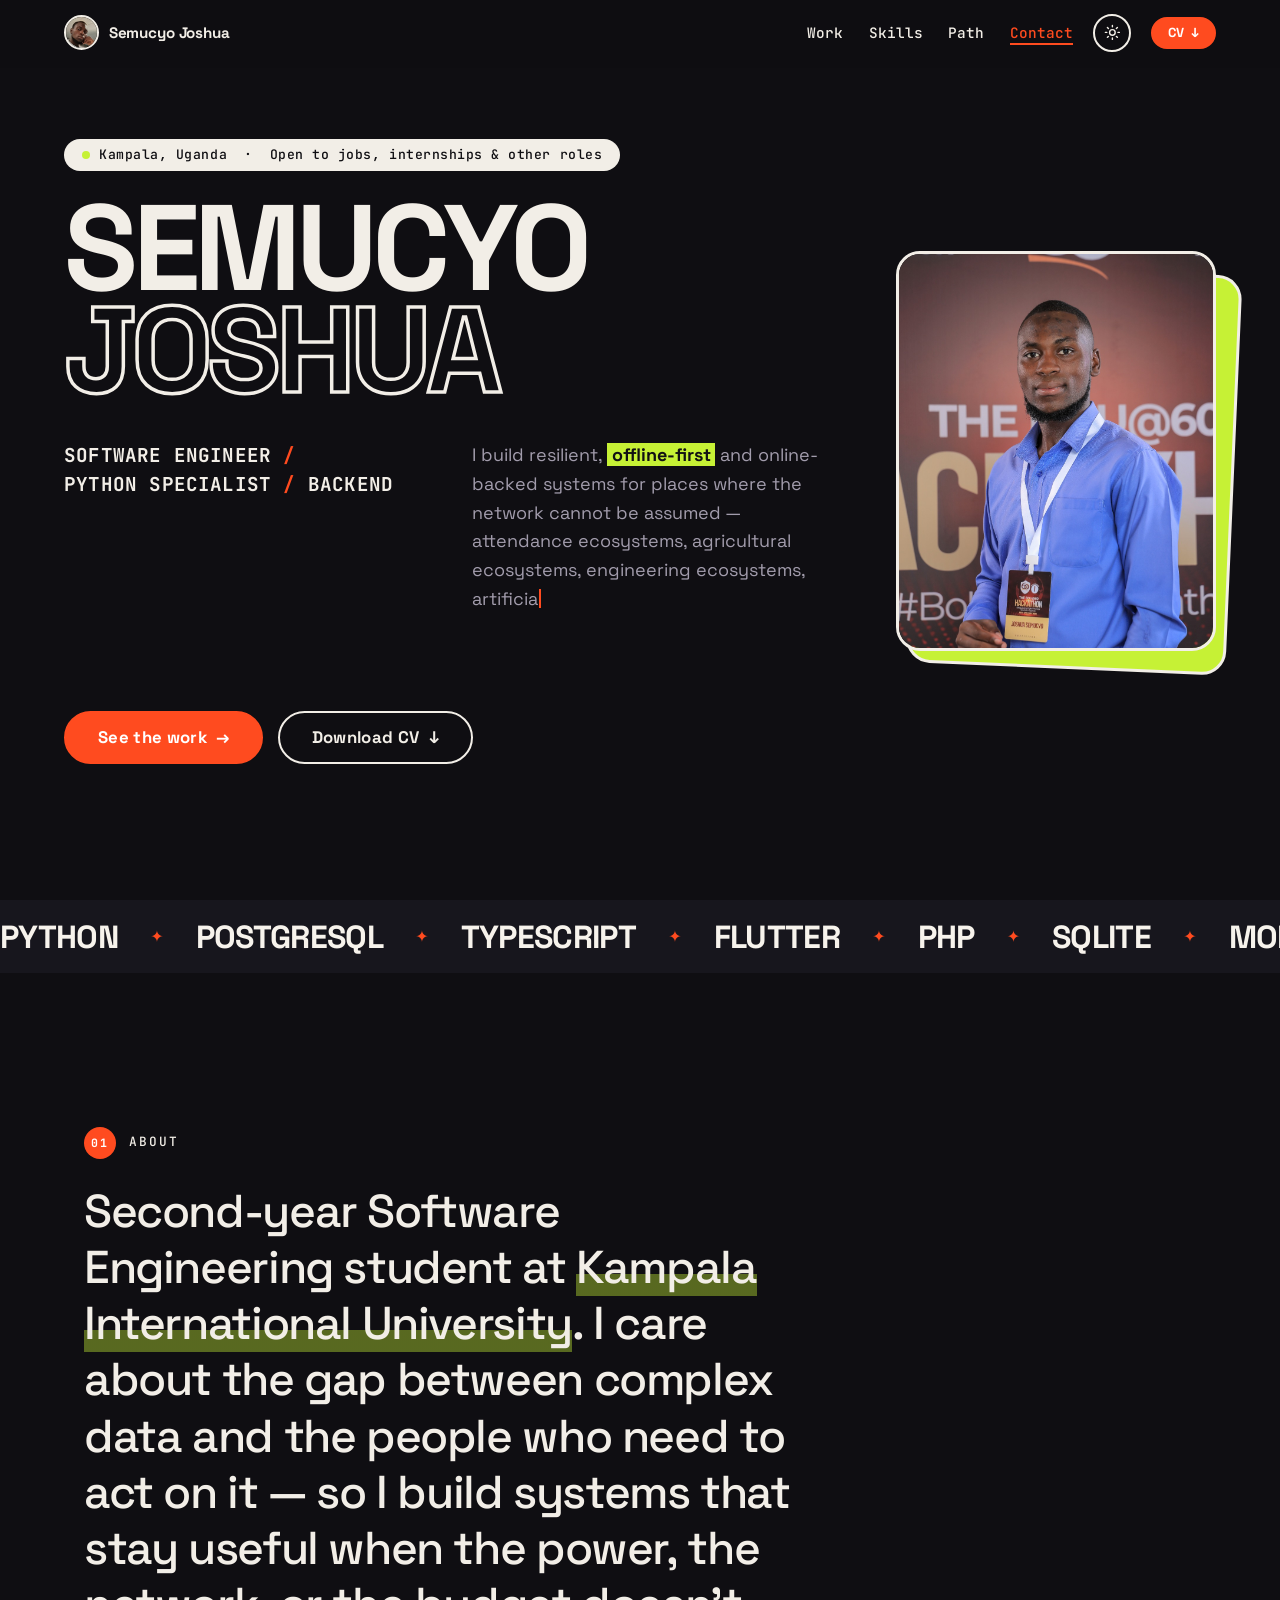
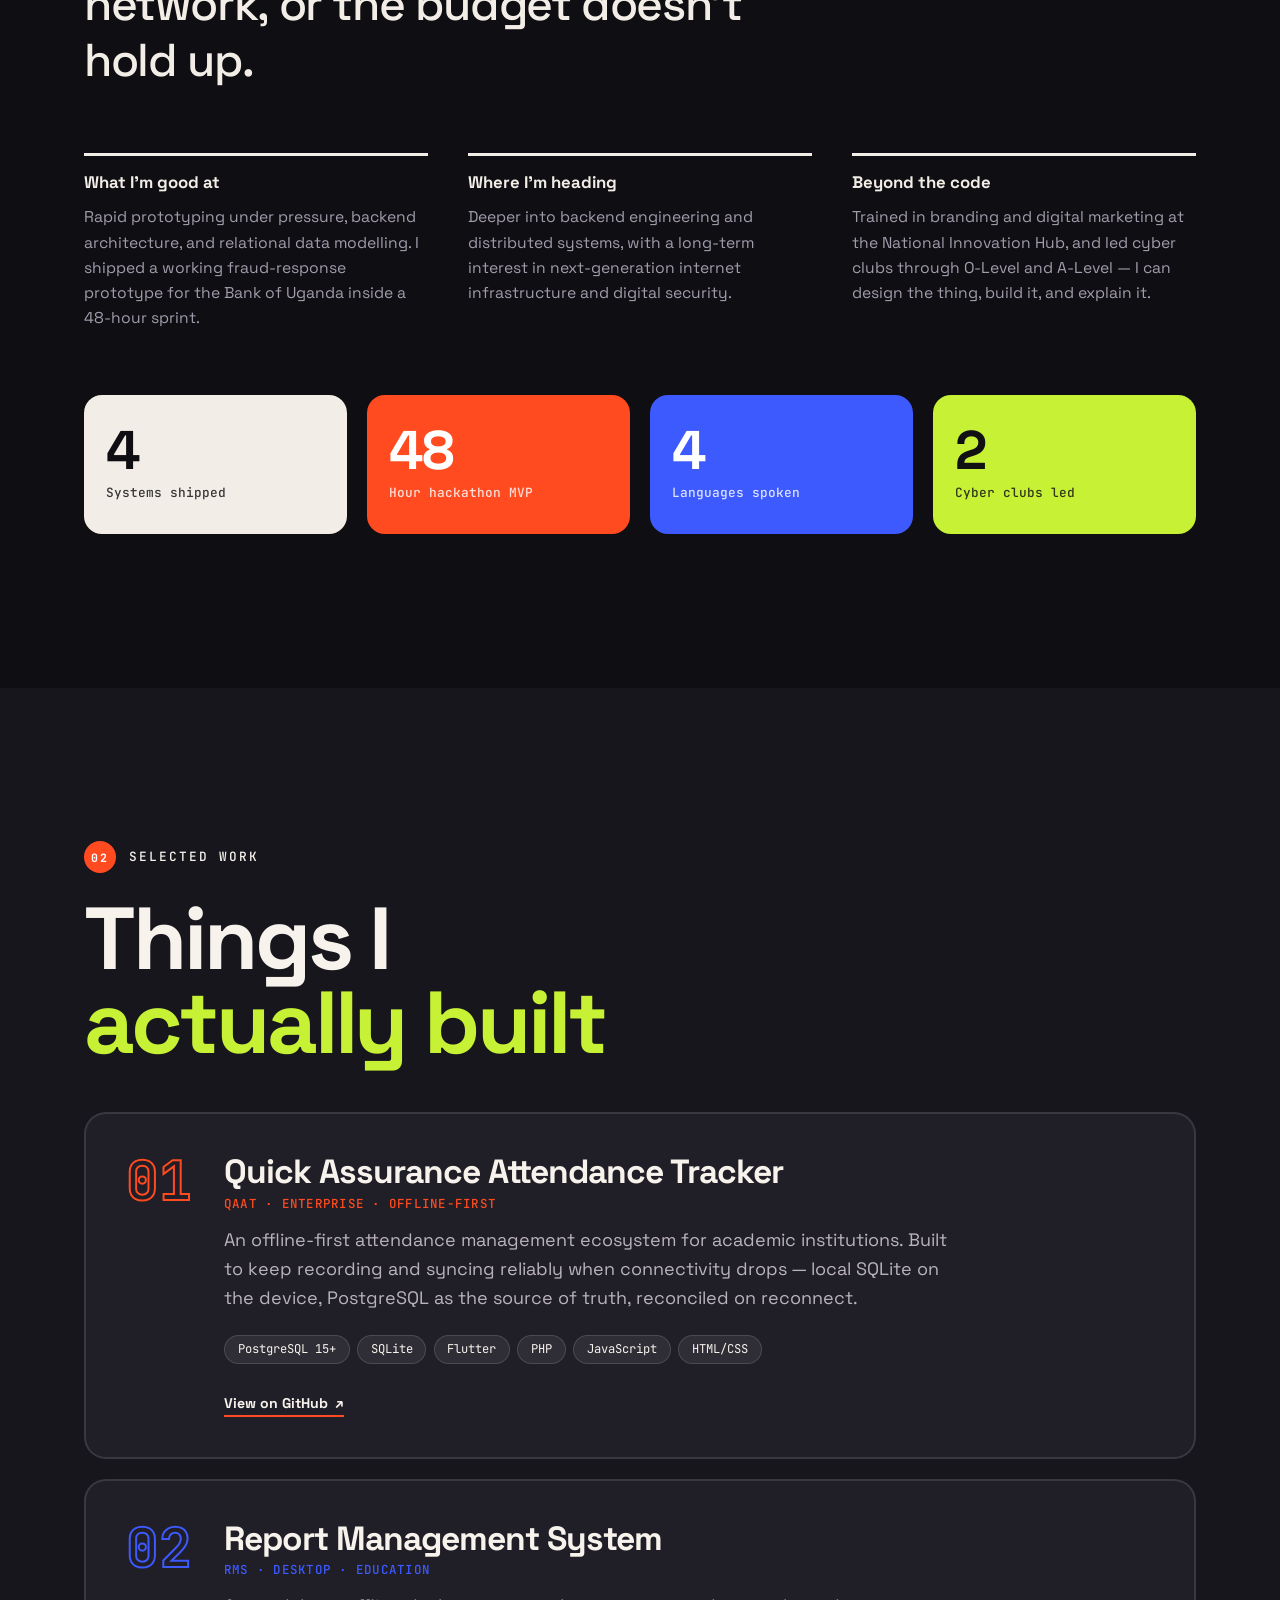
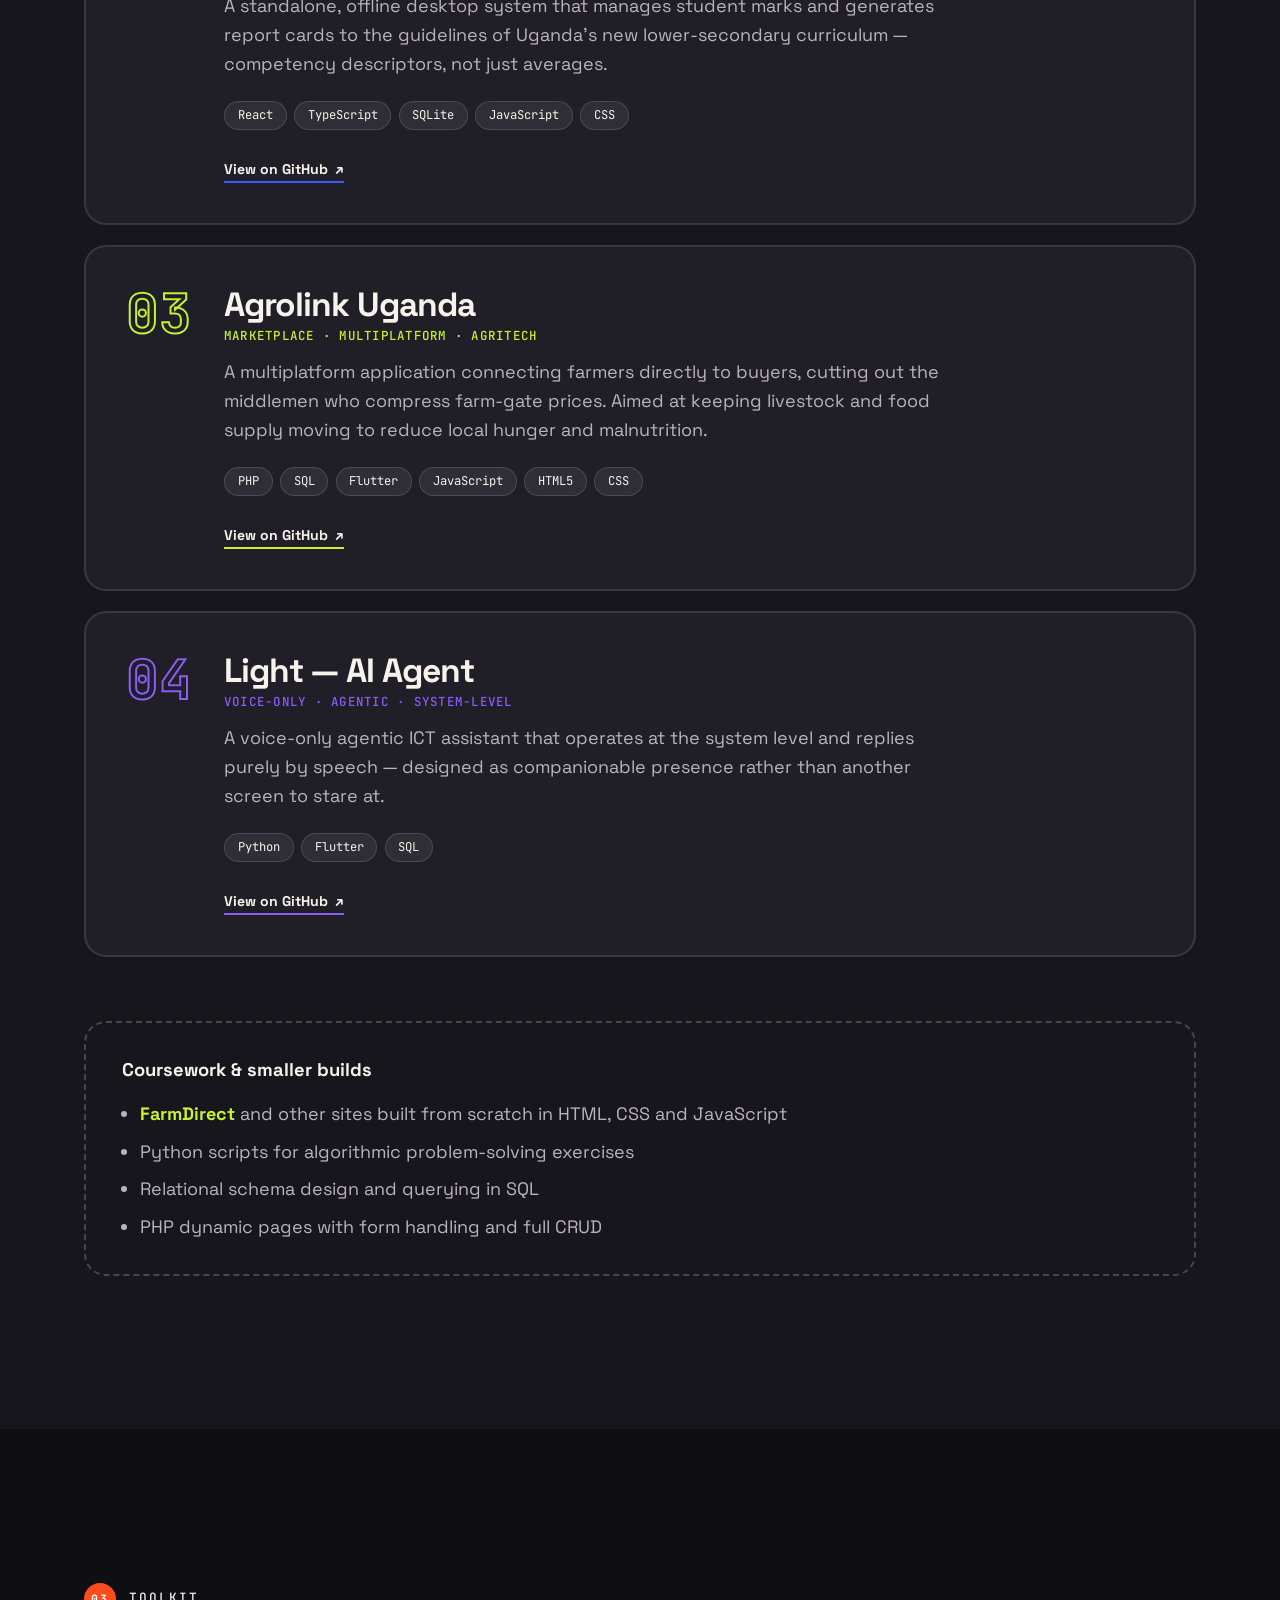
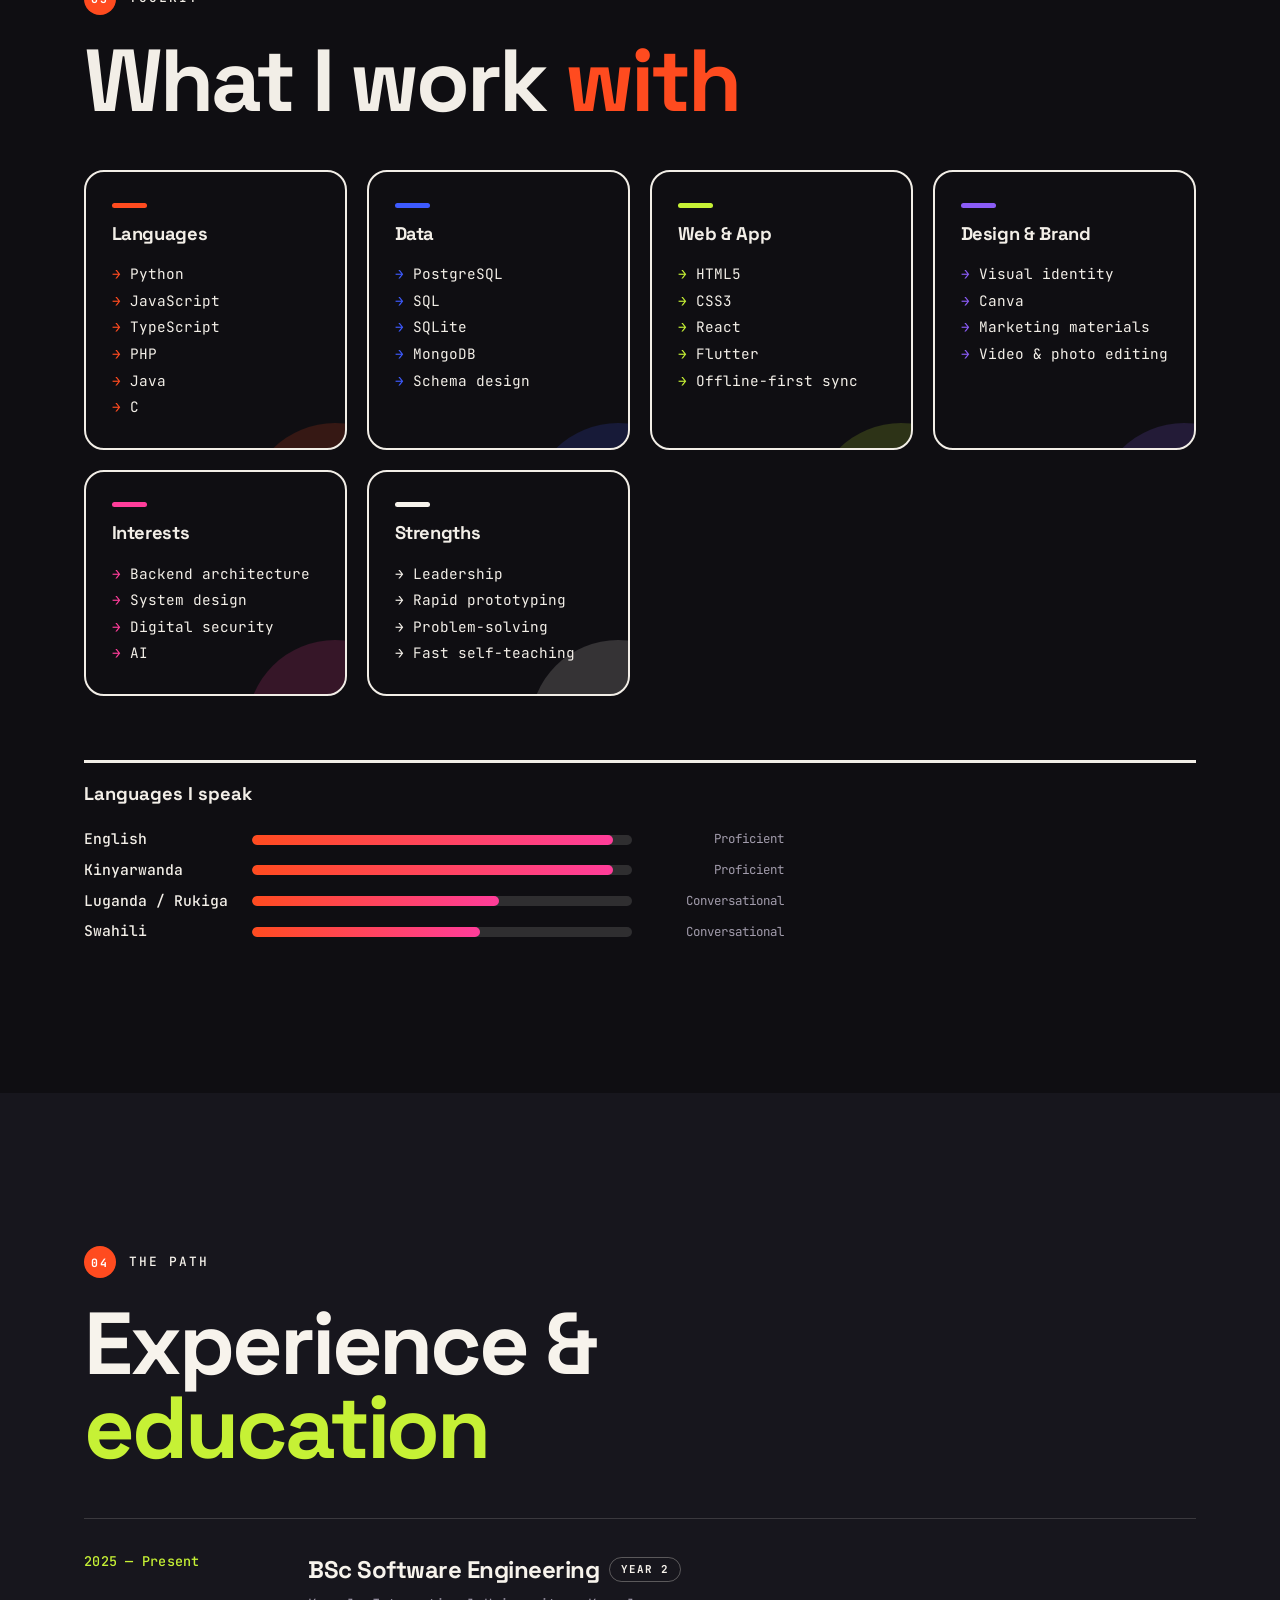
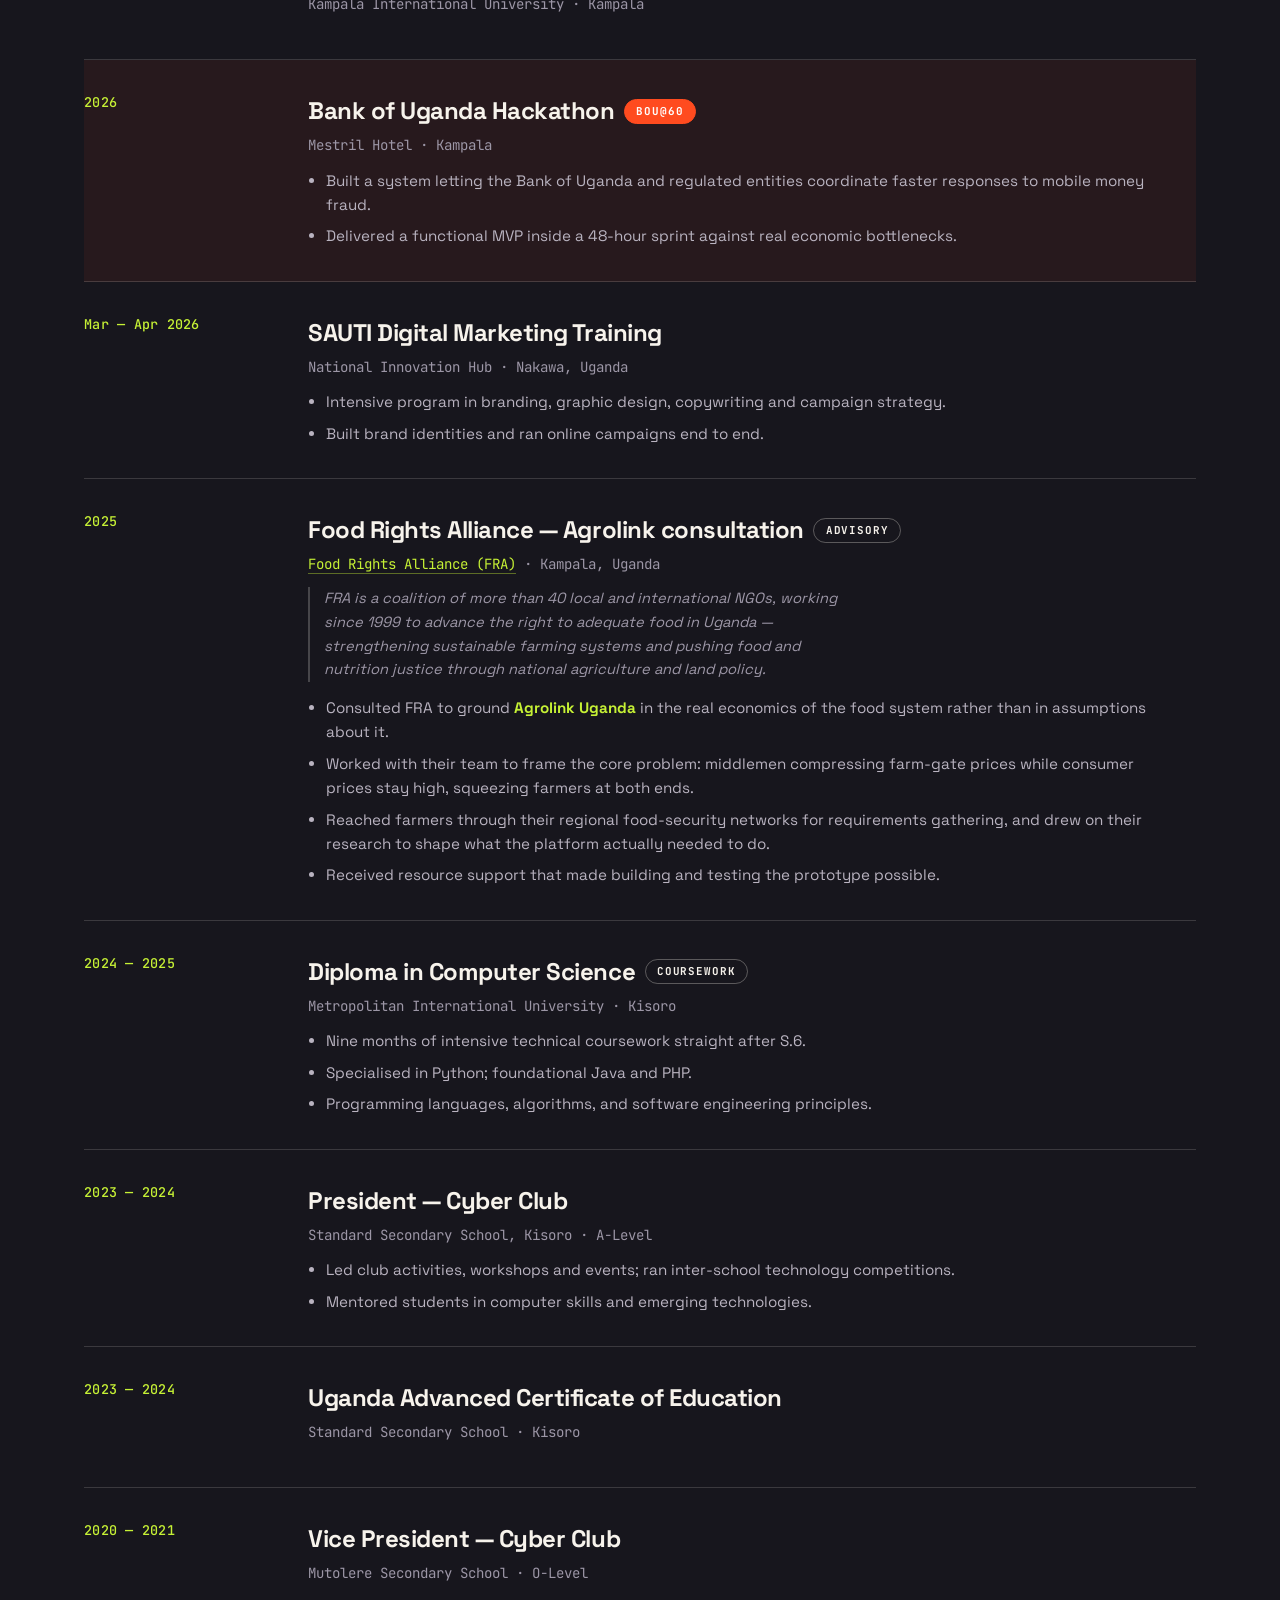
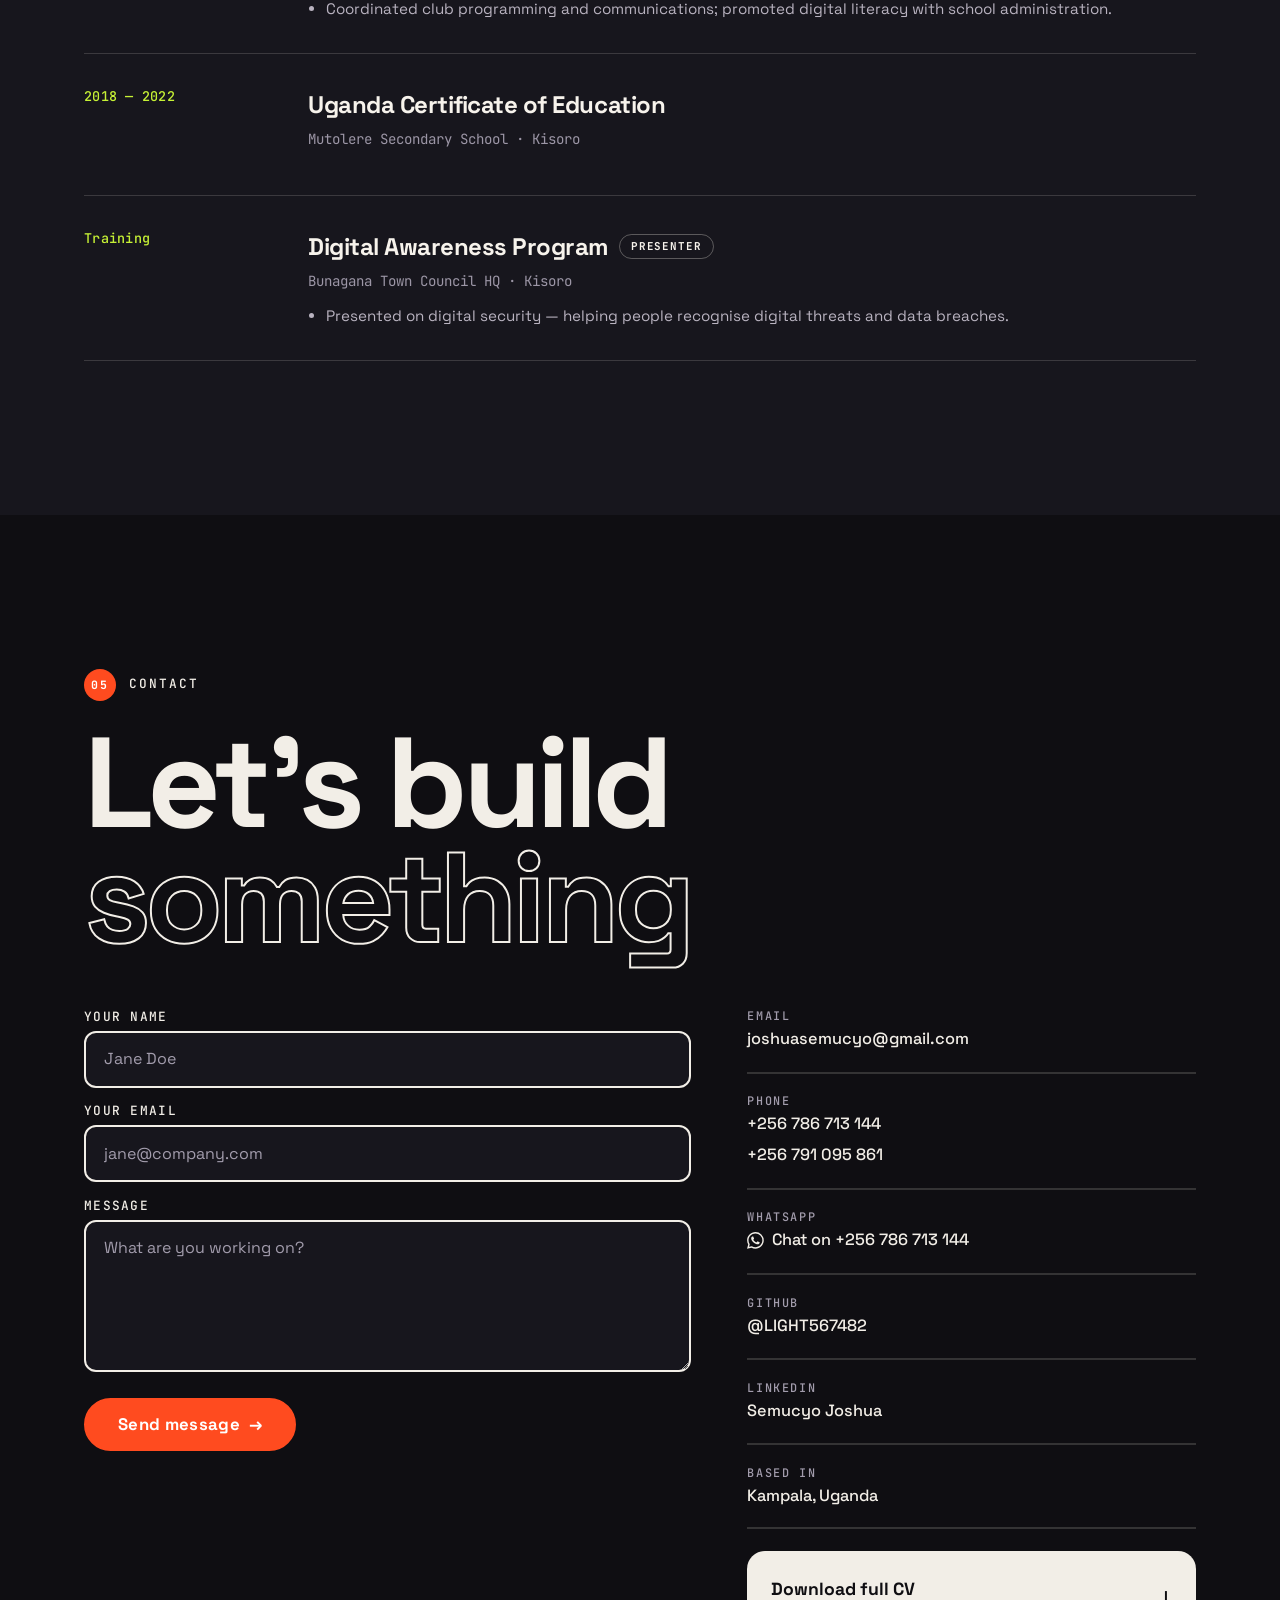
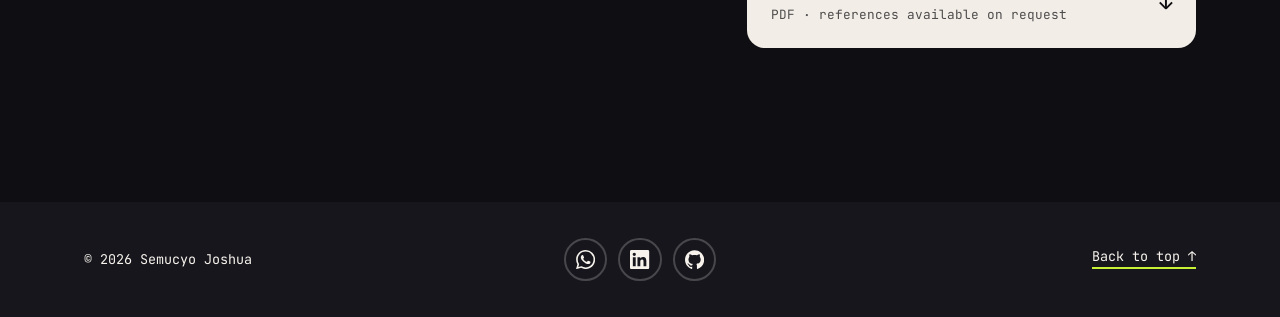
==== commit 117f08a1: "Add avatar lightbox, pointer-reactive grid, and hero typewriter" ====
--- a/index.html
+++ b/index.html
@@ -52,10 +52,14 @@
 
 <!-- ══════════════════ NAV ══════════════════ -->
 <header class="nav" id="nav">
-  <a href="#top" class="nav__mark" aria-label="Home">
-    <img class="nav__mark-box" src="assets/avatar.jpg" alt="" width="192" height="192">
-    <span class="nav__mark-text">Semucyo Joshua</span>
-  </a>
+  <!-- avatar and home link are separate controls: one click must not do both -->
+  <div class="nav__mark">
+    <button class="nav__avatar" id="avatarBtn" type="button"
+            aria-haspopup="dialog" aria-label="View profile photo larger">
+      <img class="nav__mark-box" src="assets/avatar.jpg" alt="" width="192" height="192">
+    </button>
+    <a href="#top" class="nav__mark-text">Semucyo Joshua</a>
+  </div>
 
   <nav class="nav__links" aria-label="Main">
     <a href="#work">Work</a>
@@ -101,7 +105,7 @@
   <div class="hero__inner">
    <div class="hero__text">
     <p class="hero__eyebrow reveal">
-      <span class="dot"></span> Kampala, Uganda &nbsp;·&nbsp; Open to internships &amp; junior roles
+      <span class="dot"></span> Kampala, Uganda &nbsp;·&nbsp; Open to jobs, internships &amp; other roles
     </p>
 
     <h1 class="hero__name reveal">
@@ -576,6 +580,21 @@
   </div>
 </footer>
 
+<!-- ══════════════════ PHOTO LIGHTBOX ══════════════════ -->
+<div class="lightbox" id="lightbox" role="dialog" aria-modal="true"
+     aria-label="Profile photo, enlarged" hidden>
+  <button class="lightbox__close" id="lightboxClose" type="button" aria-label="Close photo">
+    <svg viewBox="0 0 24 24" fill="none" stroke="currentColor" stroke-width="2.5"
+         stroke-linecap="round" aria-hidden="true" focusable="false">
+      <path d="M6 6l12 12M18 6L6 18"/>
+    </svg>
+  </button>
+  <figure class="lightbox__fig">
+    <img src="assets/avatar-large.jpg" alt="Semucyo Joshua" width="578" height="720">
+    <figcaption>Semucyo Joshua · Kampala, Uganda</figcaption>
+  </figure>
+</div>
+
 <script src="script.js"></script>
 </body>
 </html>
--- a/styles.css
+++ b/styles.css
@@ -29,7 +29,7 @@
   --fg:         #F2EEE7;
   --fg-muted:   #A29CAC;
   --hair:       rgba(242, 238, 231, .16);
-  --grid:       rgba(242, 238, 231, .06);
+  --grid:       rgba(242, 238, 231, .20);   /* only shown under the pointer, so it can be bold */
   --band-bg:    #17161D;
   --band-fg:    #F7F3EC;
   --card-bg:    #201E27;
@@ -57,7 +57,7 @@
   --fg:         #111013;
   --fg-muted:   #4A4552;
   --hair:       rgba(17, 16, 19, .14);
-  --grid:       rgba(17, 16, 19, .055);
+  --grid:       rgba(17, 16, 19, .16);
   --band-bg:    #111013;
   --band-fg:    #F7F3EC;
   --card-bg:    #1B191F;
@@ -136,17 +136,31 @@
 }
 .nav.is-stuck { border-bottom-color: var(--fg); padding-block: .6rem; }
 
-.nav__mark { display: flex; align-items: center; gap: .6rem; text-decoration: none; margin-right: auto; }
+.nav__mark { display: flex; align-items: center; gap: .6rem; margin-right: auto; }
+
+.nav__avatar {
+  padding: 0; border: 0; background: none; cursor: pointer;
+  line-height: 0; border-radius: 50%;
+  position: relative; z-index: 2;   /* grows over the wordmark, never under it */
+}
 .nav__mark-box {
   display: block;
   width: 2.2rem; height: 2.2rem;
   object-fit: cover;
   border-radius: 50%;
   border: 2px solid var(--fg);
-  transition: transform .35s var(--ease), border-color .3s;
-}
-.nav__mark:hover .nav__mark-box { transform: scale(1.09); border-color: var(--accent); }
-.nav__mark-text { font-weight: 700; font-size: .95rem; letter-spacing: -.01em; }
+  /* transform-only growth: the nav layout never reflows on hover */
+  transition: transform .35s var(--ease), border-color .3s, box-shadow .35s;
+}
+.nav__avatar:hover .nav__mark-box,
+.nav__avatar:focus-visible .nav__mark-box {
+  transform: scale(1.55);
+  border-color: var(--accent);
+  box-shadow: 0 .5rem 1.4rem rgba(0, 0, 0, .35);
+}
+.nav__avatar:active .nav__mark-box { transform: scale(1.35); }
+
+.nav__mark-text { font-weight: 700; font-size: .95rem; letter-spacing: -.01em; text-decoration: none; }
 
 .nav__links { display: flex; gap: 1.6rem; }
 .nav__links a {
@@ -212,13 +226,29 @@
   padding: 7rem var(--pad) 2rem;
   overflow: hidden;
 }
+/* Grid is invisible until the pointer enters the hero, then only the patch
+   under the cursor is unmasked. JS feeds --mx/--my on pointermove. */
 .hero__grid {
+  --mx: 50%; --my: 40%;
   position: absolute; inset: 0; z-index: 0; pointer-events: none;
   background-image:
     linear-gradient(to right, var(--grid) 1px, transparent 1px),
     linear-gradient(to bottom, var(--grid) 1px, transparent 1px);
   background-size: 64px 64px;
-  mask-image: radial-gradient(ellipse 90% 70% at 50% 40%, #000 30%, transparent 100%);
+  -webkit-mask-image: radial-gradient(circle 260px at var(--mx) var(--my), #000 0%, rgba(0,0,0,.6) 42%, transparent 76%);
+          mask-image: radial-gradient(circle 260px at var(--mx) var(--my), #000 0%, rgba(0,0,0,.6) 42%, transparent 76%);
+  opacity: 0;
+  transition: opacity .5s var(--ease);
+}
+.hero:hover .hero__grid { opacity: 1; }
+
+/* touch devices have no pointer to follow — show the original soft vignette */
+@media (hover: none) {
+  .hero__grid {
+    opacity: 1;
+    -webkit-mask-image: radial-gradient(ellipse 90% 70% at 50% 40%, #000 30%, transparent 100%);
+            mask-image: radial-gradient(ellipse 90% 70% at 50% 40%, #000 30%, transparent 100%);
+  }
 }
 .hero__inner {
   position: relative; z-index: 1;
@@ -309,6 +339,16 @@
 }
 .slash { color: var(--accent); }
 .hero__blurb { margin: 0; max-width: 46ch; color: var(--fg-muted); }
+/* blinking cursor for the typing effect */
+.caret {
+  display: inline-block;
+  width: .09em; height: 1.05em;
+  background: var(--accent);
+  margin-left: .07em;
+  vertical-align: -.16em;
+  animation: caretBlink 1s steps(1) infinite;
+}
+@keyframes caretBlink { 50% { opacity: 0; } }
 .hero__blurb strong { color: var(--ink); background: var(--lime); padding: 0 .25em; }
 
 .hero__cta { grid-column: 1 / -1; display: flex; flex-wrap: wrap; gap: .9rem; margin-top: .5rem; }
@@ -624,6 +664,48 @@
 .footer__mid { opacity: .55; }
 .footer__top { text-decoration: none; border-bottom: 2px solid var(--lime); padding-bottom: .25rem; transition: color .25s; }
 .footer__top:hover { color: var(--lime); }
+
+/* ───────────── photo lightbox ───────────── */
+.lightbox[hidden] { display: none; }   /* author display: must beat the UA [hidden] rule */
+.lightbox {
+  position: fixed; inset: 0; z-index: 200;
+  display: grid; place-items: center;
+  padding: clamp(1rem, 5vw, 3rem);
+  background: rgba(6, 5, 8, .86);
+  backdrop-filter: blur(10px) saturate(120%);
+  animation: lbFade .25s var(--ease);
+}
+@keyframes lbFade { from { opacity: 0; } to { opacity: 1; } }
+
+.lightbox__fig {
+  margin: 0; display: grid; gap: 1.1rem; justify-items: center;
+  max-width: min(92vw, 520px);
+}
+.lightbox__fig img {
+  width: 100%; height: auto; max-height: 76vh; object-fit: contain;
+  border: 3px solid var(--cream);
+  border-radius: 22px;
+  animation: lbZoom .32s var(--ease);
+}
+@keyframes lbZoom {
+  from { transform: scale(.9); opacity: 0; }
+  to   { transform: scale(1);  opacity: 1; }
+}
+.lightbox__fig figcaption {
+  font: 500 .84rem/1 var(--mono); color: var(--cream); letter-spacing: .04em;
+}
+
+.lightbox__close {
+  position: absolute; top: clamp(1rem, 3vw, 2rem); right: clamp(1rem, 3vw, 2rem);
+  display: grid; place-items: center;
+  width: 2.9rem; height: 2.9rem; padding: 0;
+  background: none; color: var(--cream);
+  border: 2px solid rgba(247, 243, 236, .4); border-radius: 50%;
+  cursor: pointer;
+  transition: background .25s, border-color .25s, color .25s, transform .3s var(--ease);
+}
+.lightbox__close svg { width: 1.1rem; height: 1.1rem; }
+.lightbox__close:hover { background: var(--accent); border-color: var(--accent); color: #fff; transform: rotate(90deg); }
 
 /* ───────────── reveal on scroll ───────────── */
 .reveal { opacity: 0; transform: translateY(28px); transition: opacity .7s var(--ease), transform .7s var(--ease); }
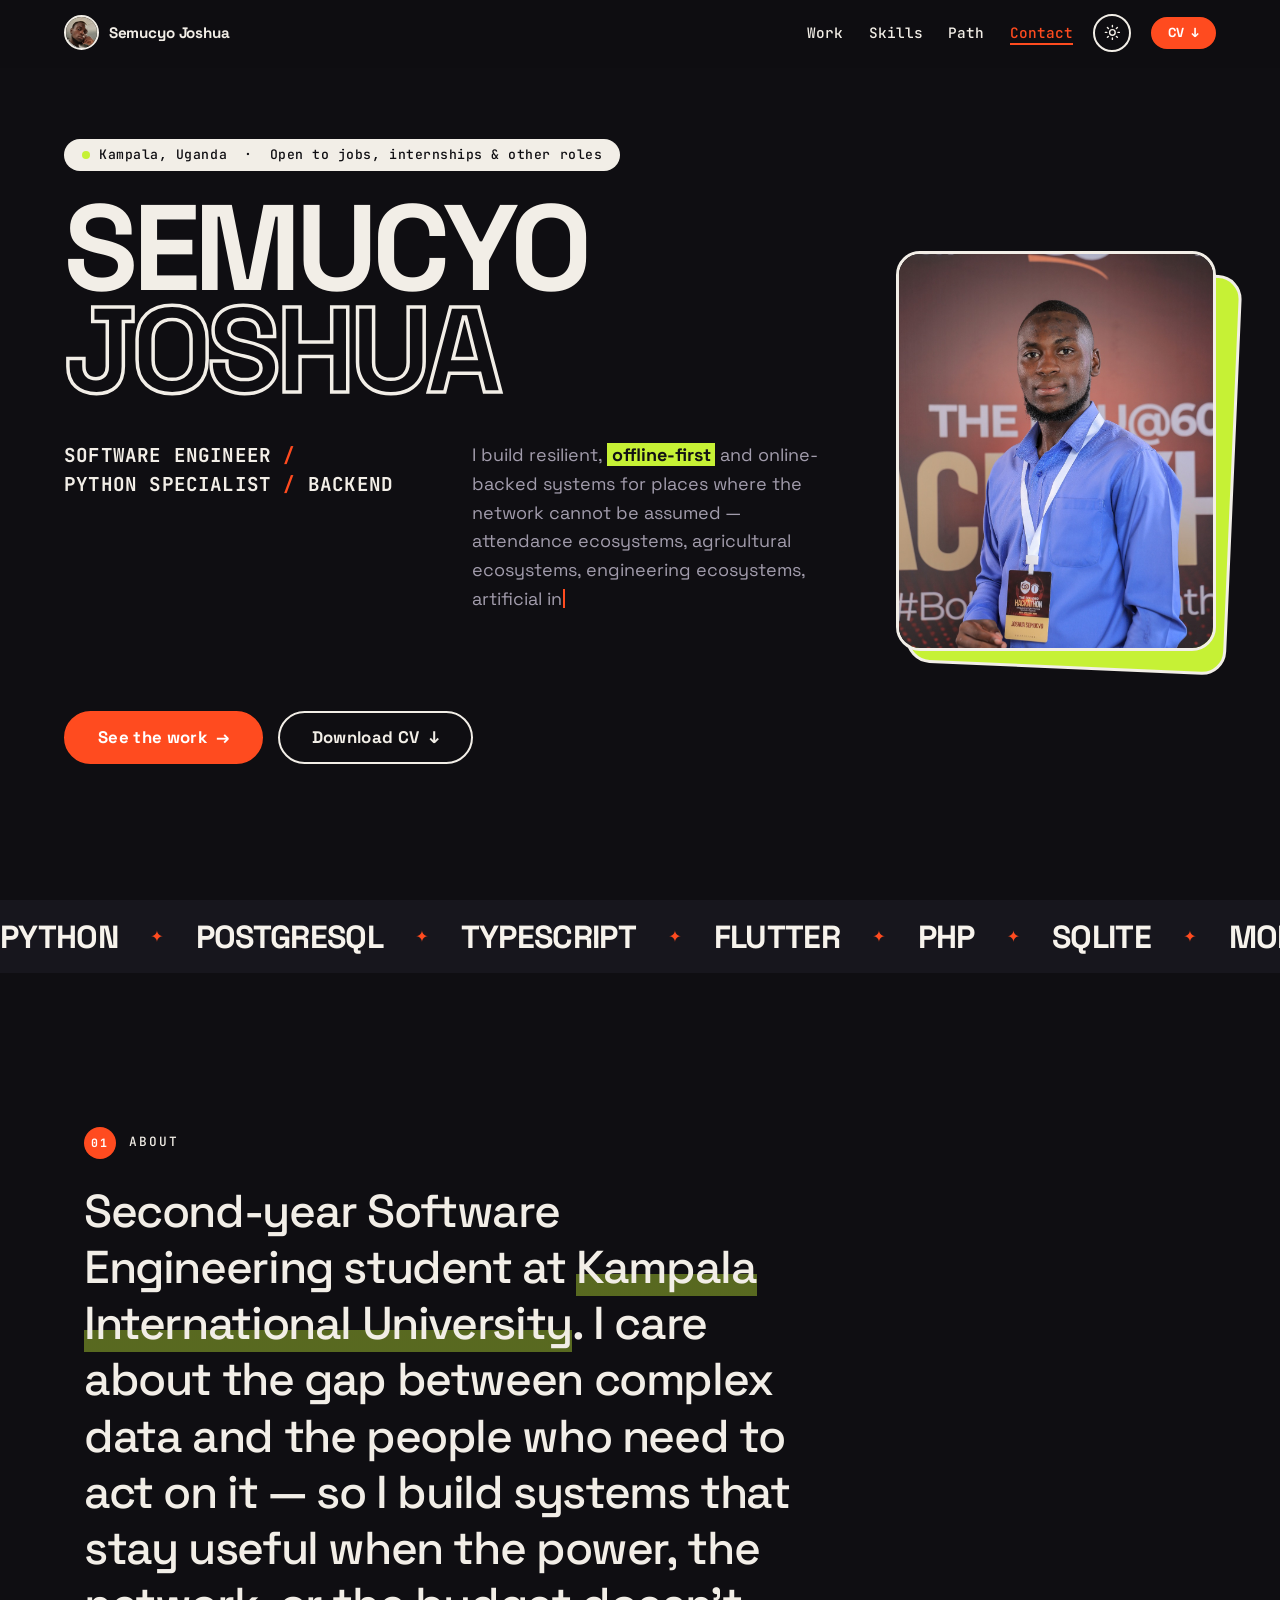
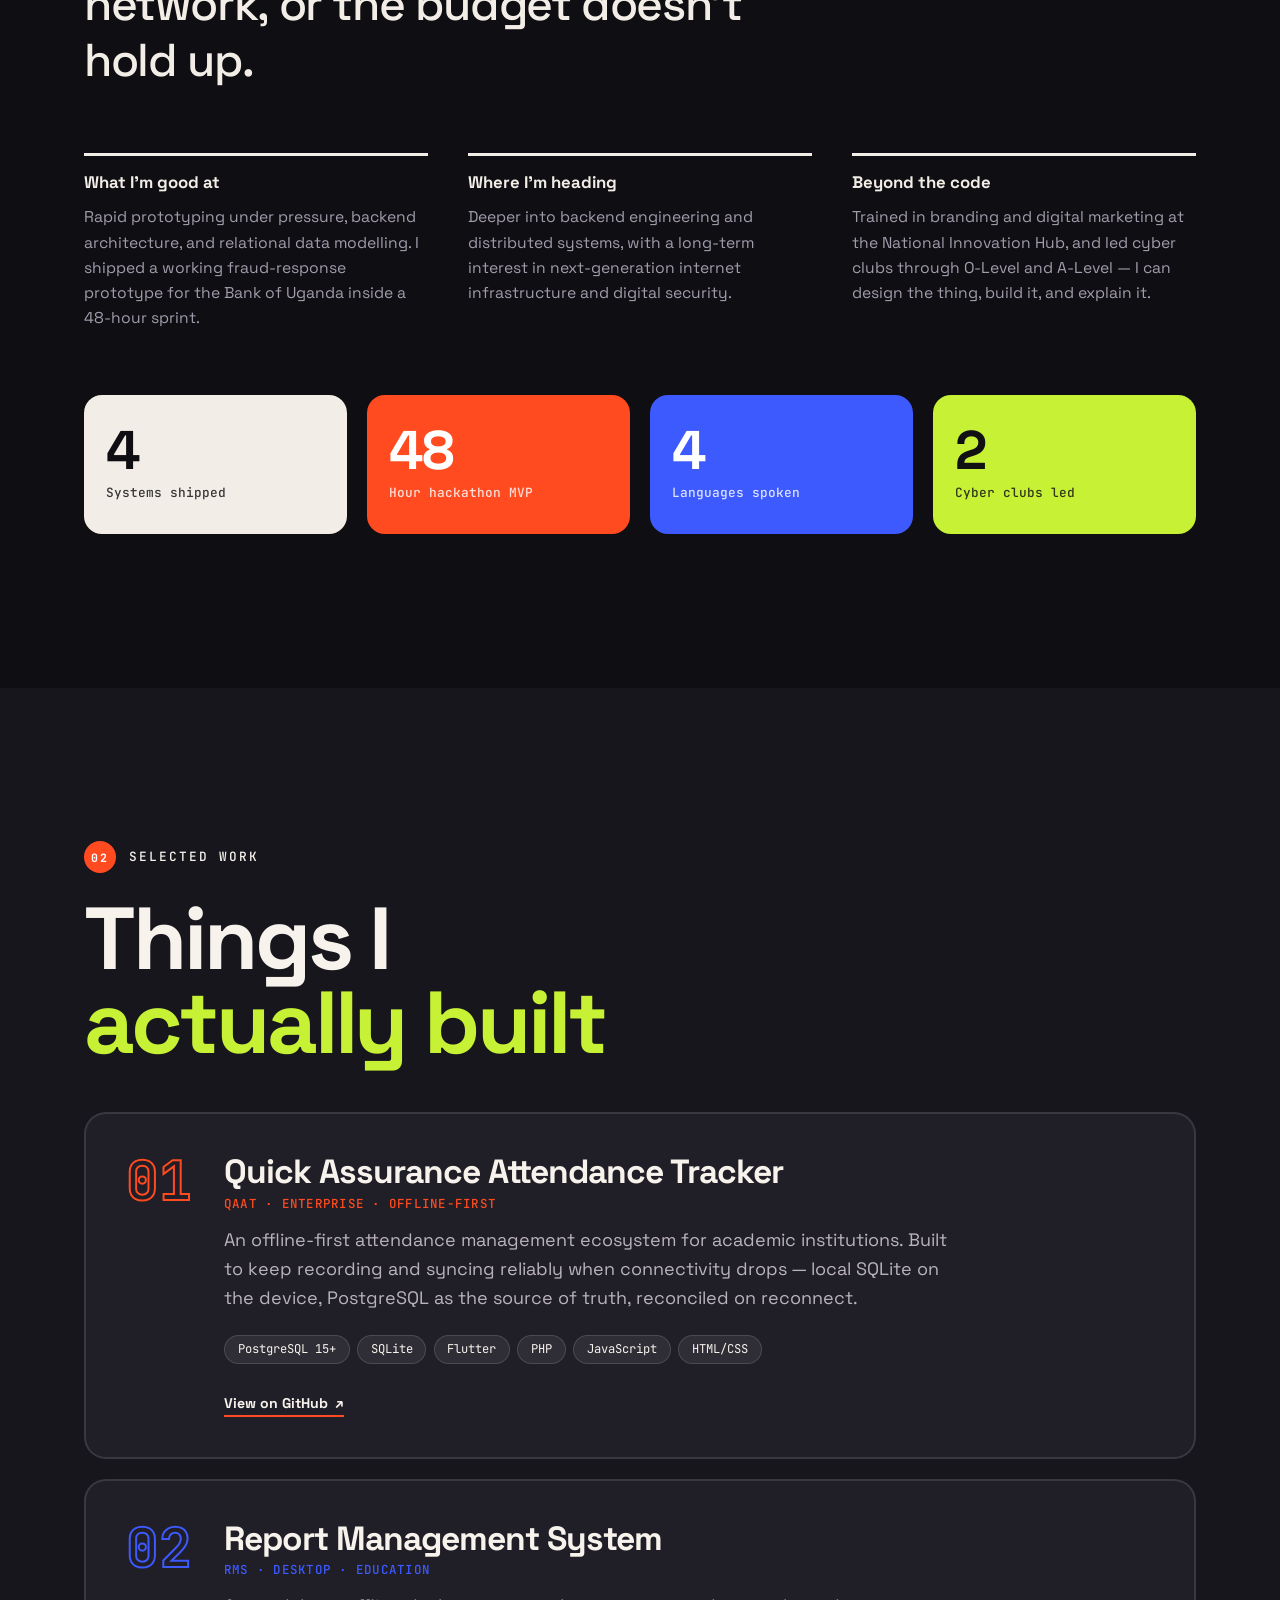
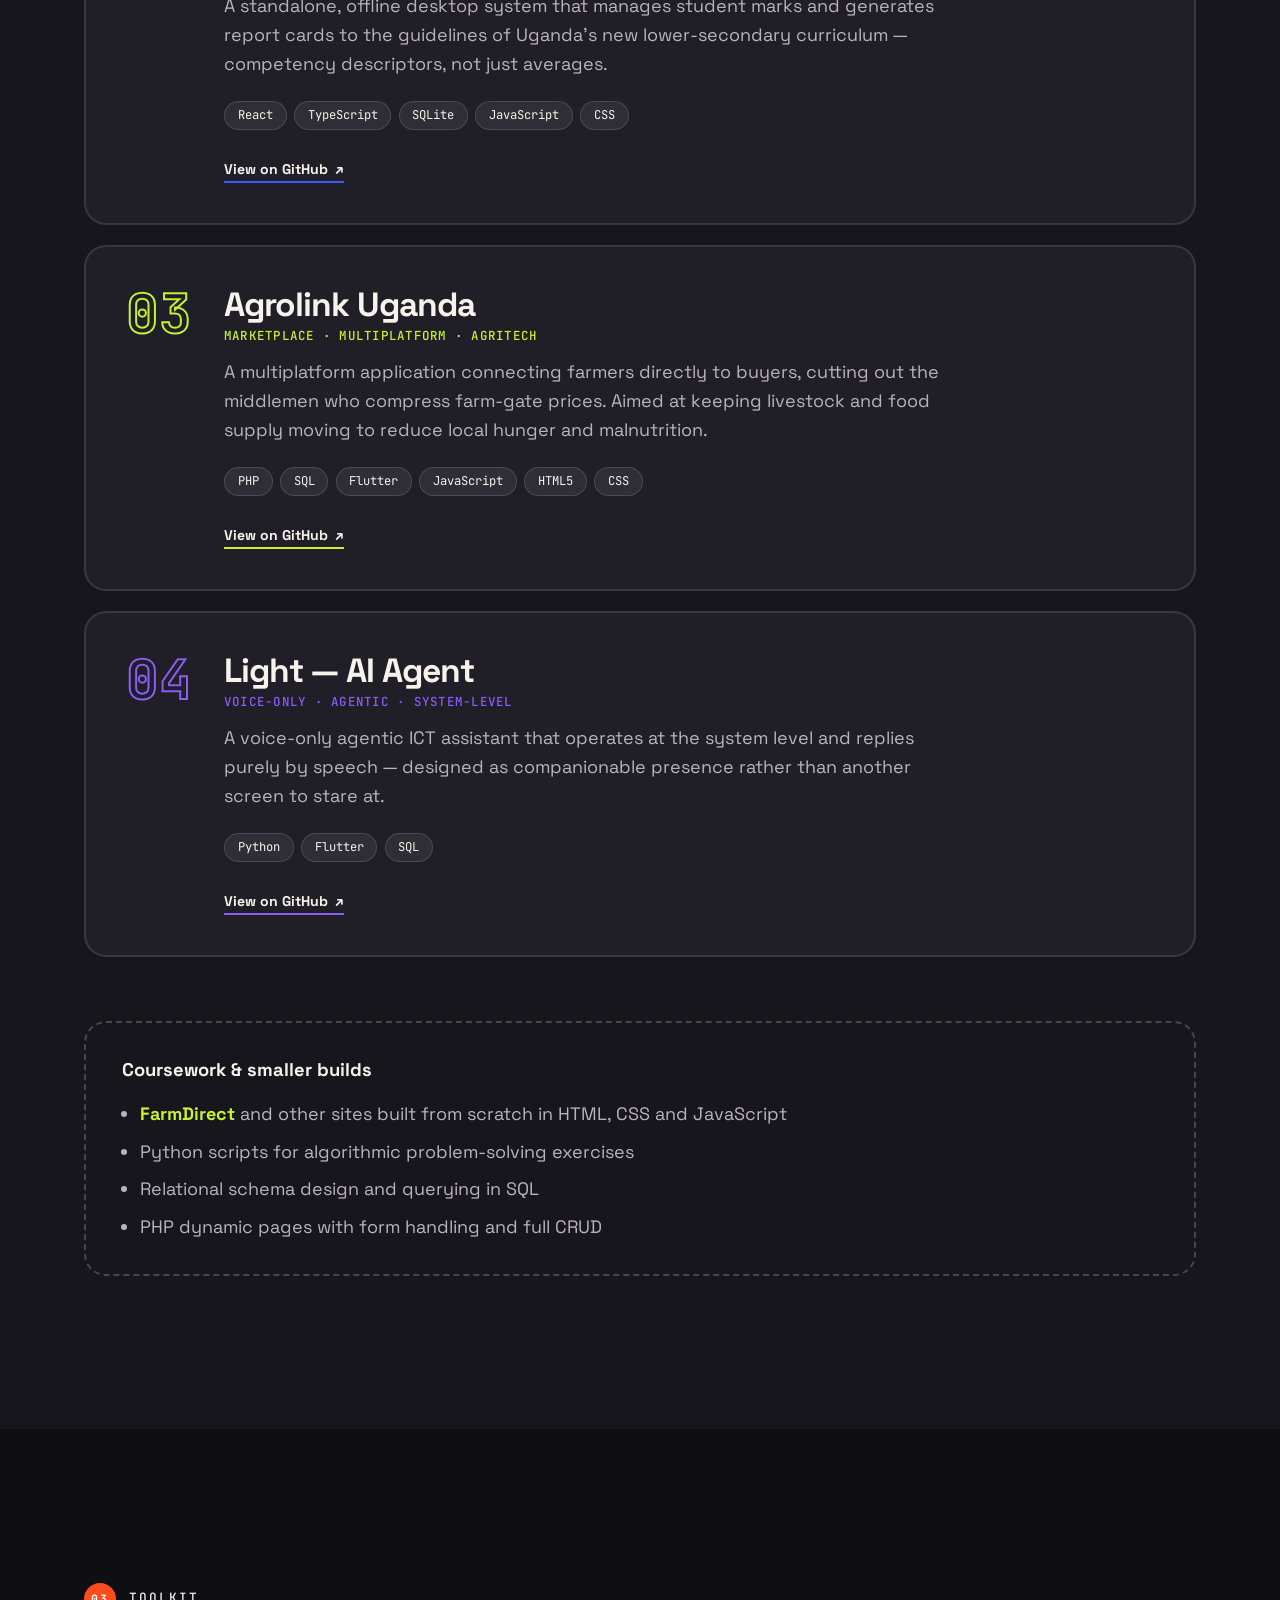
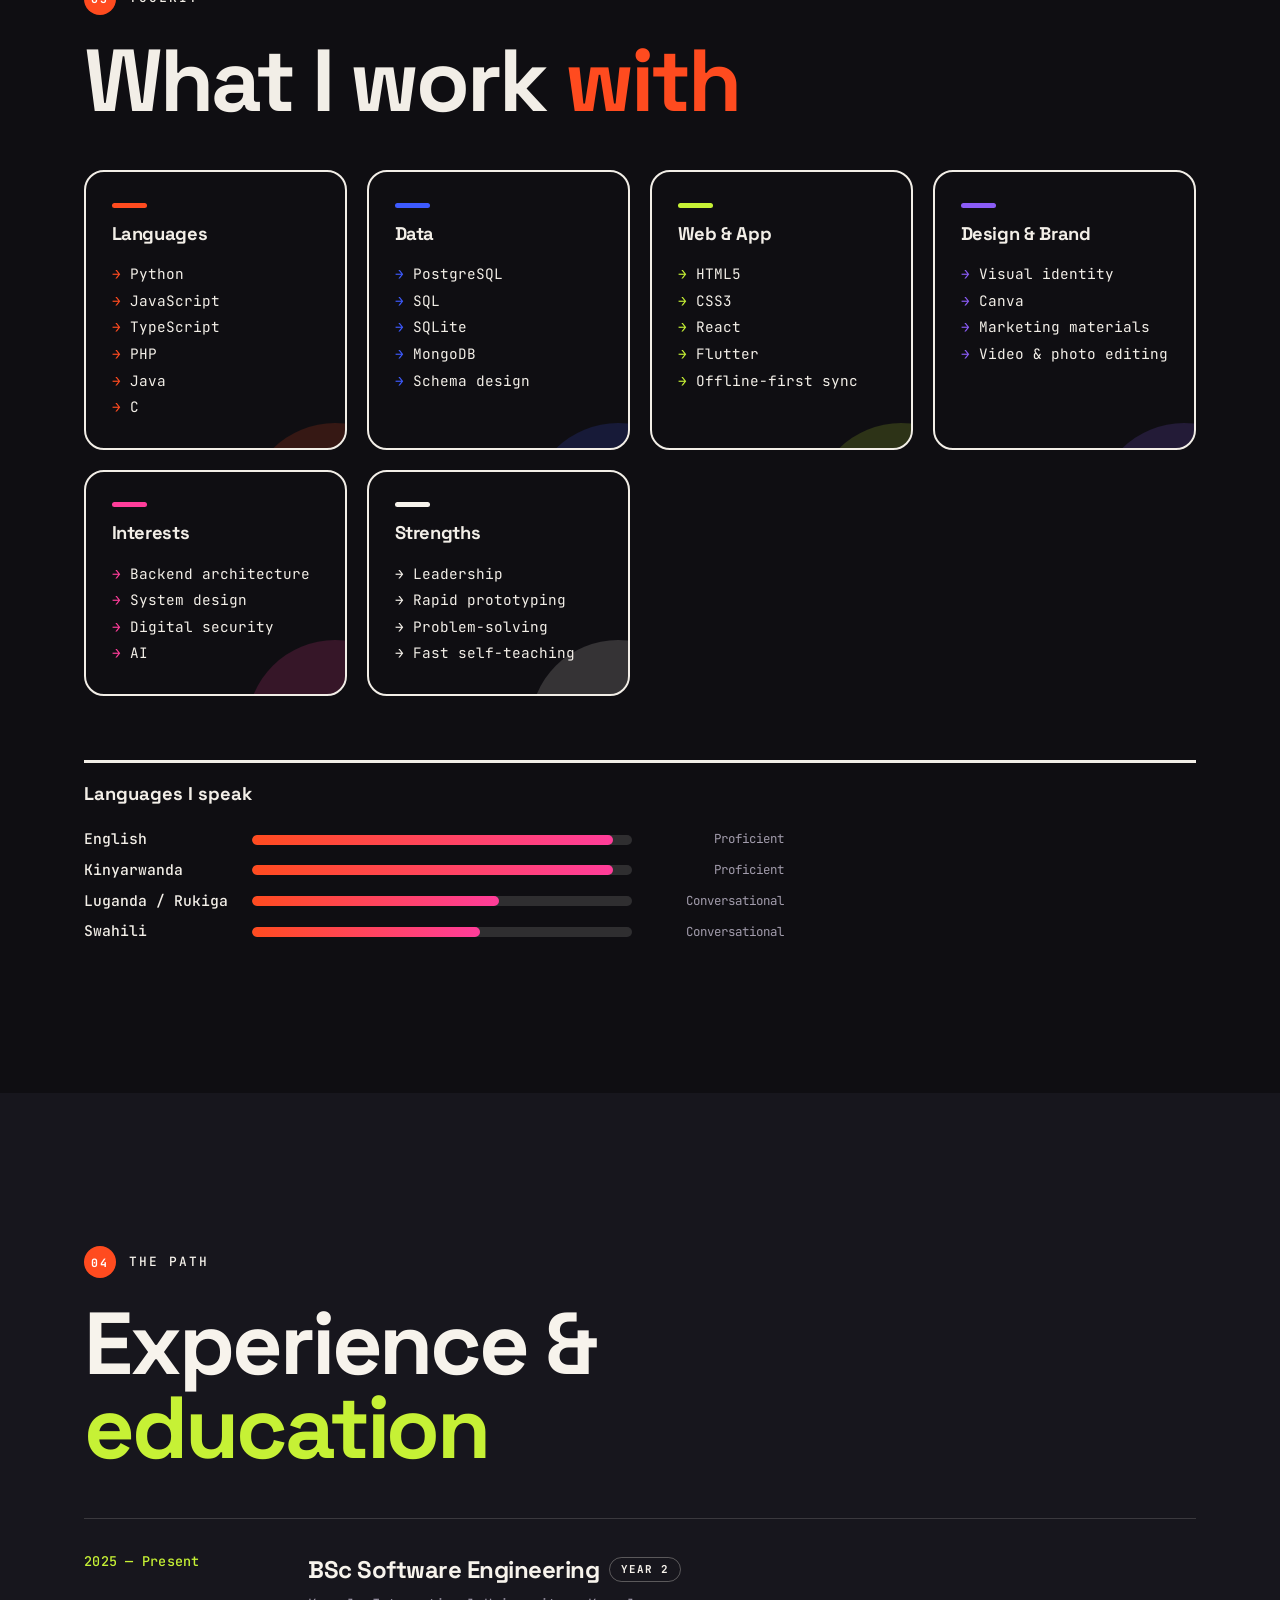
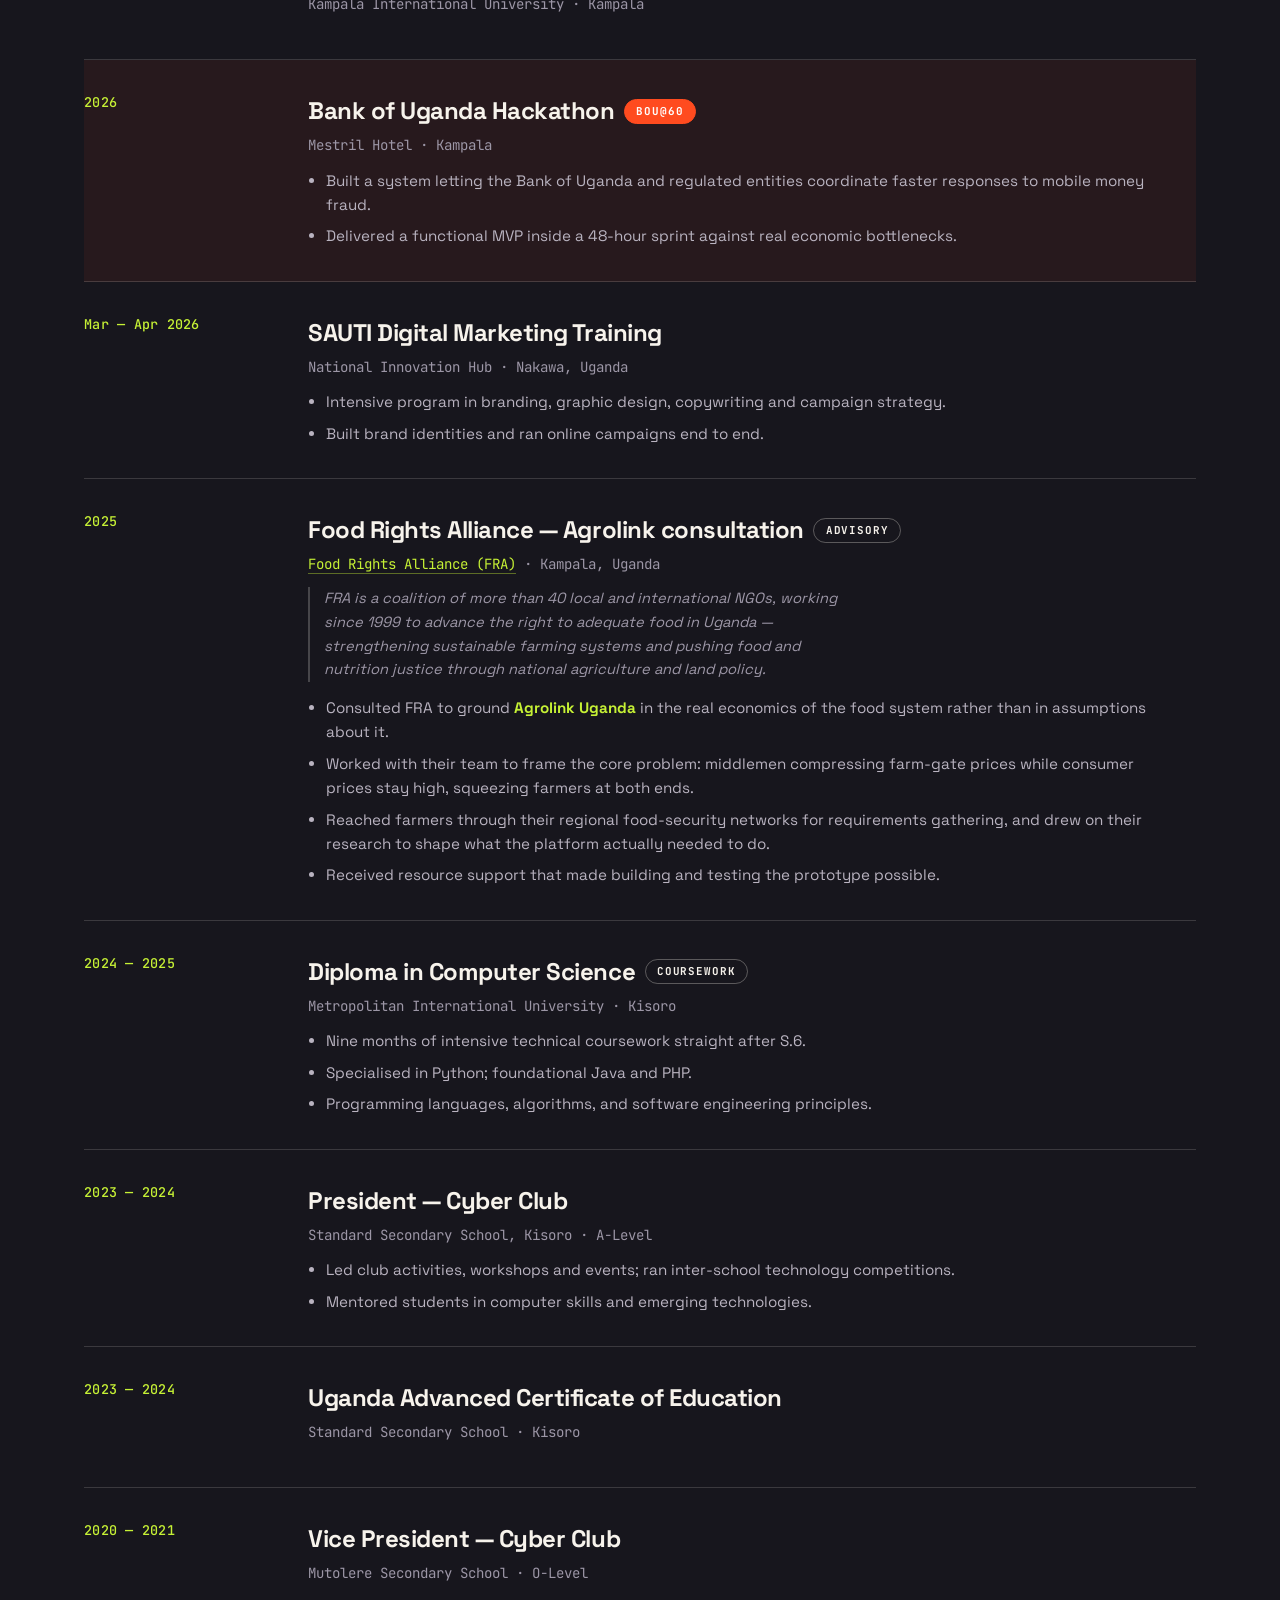
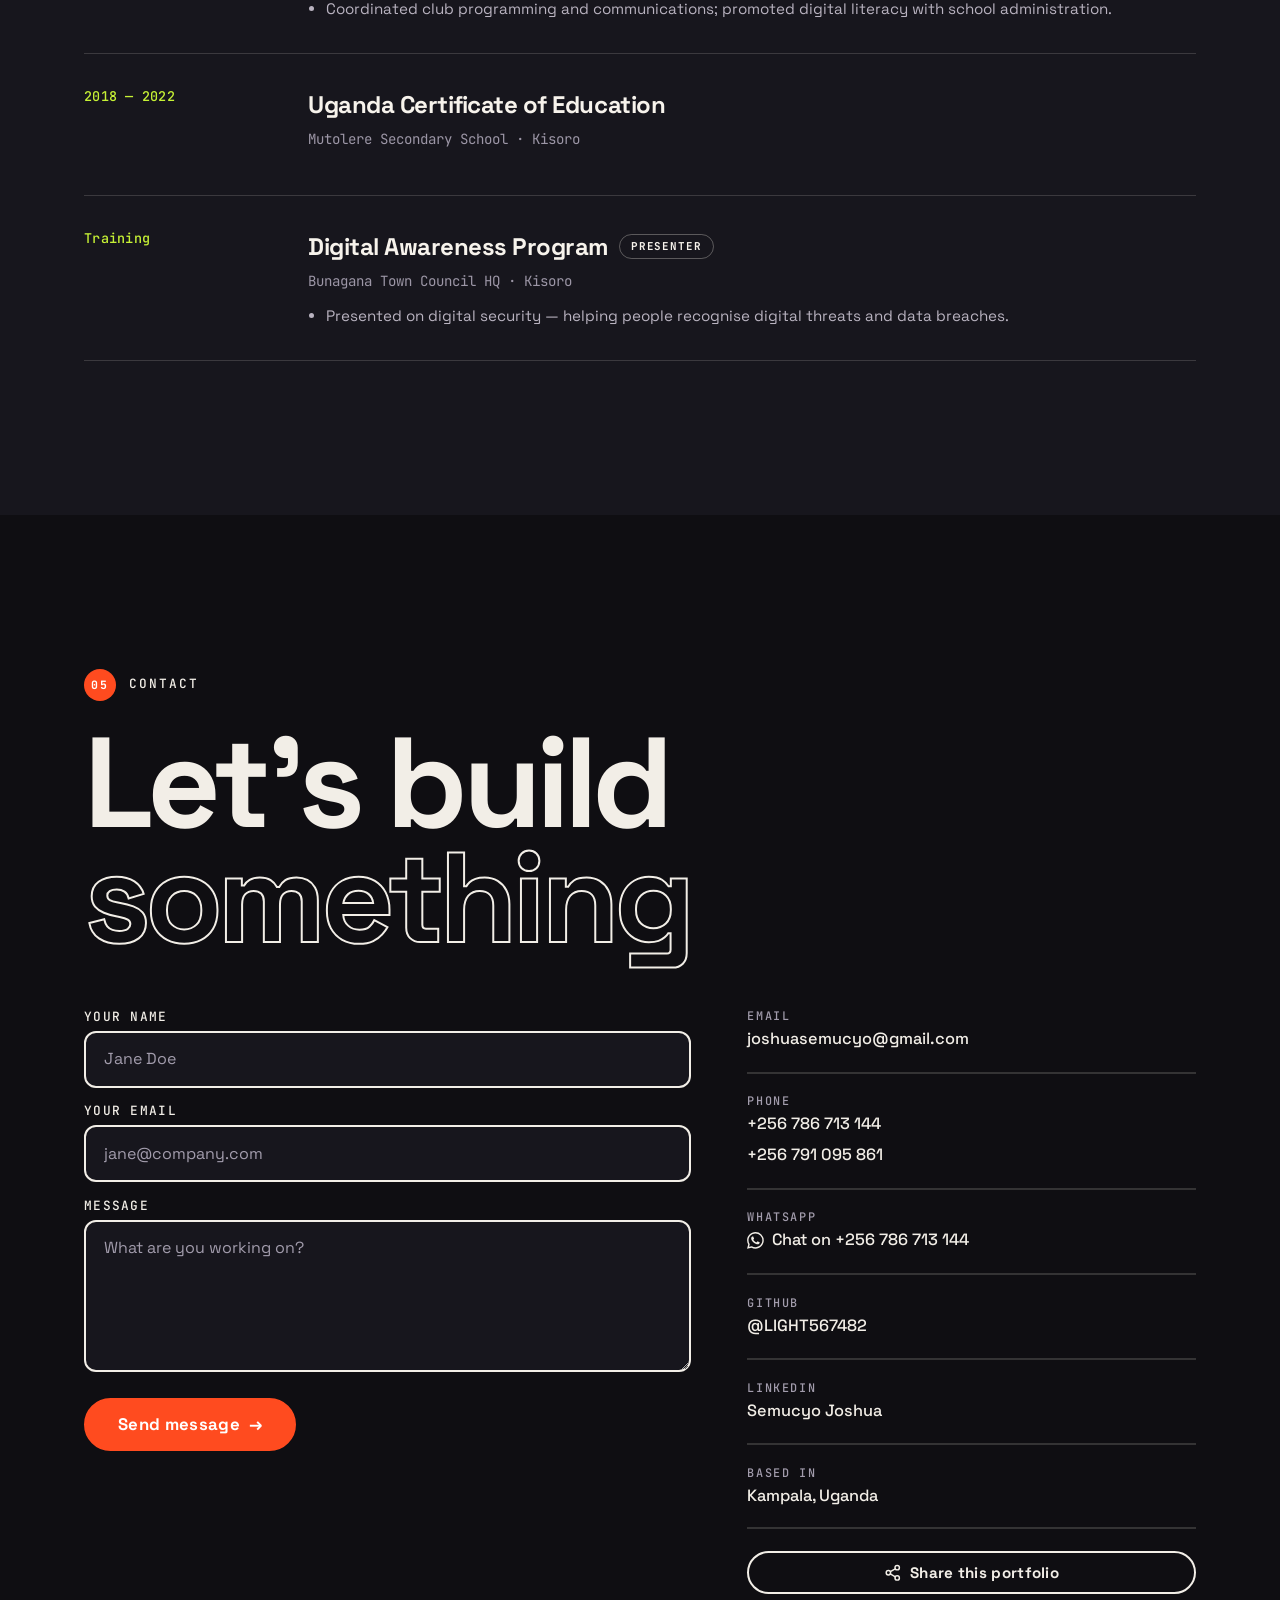
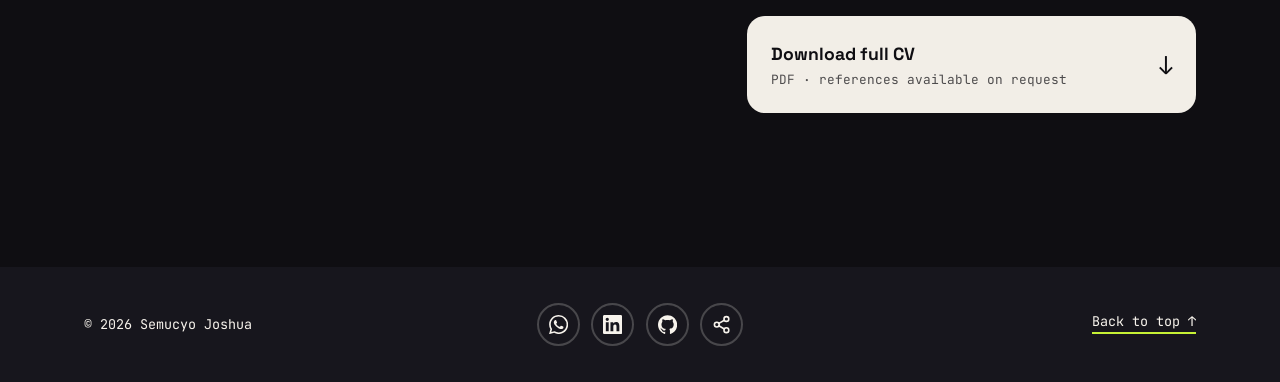
==== commit d5715a61: "Add share button and responsive fixes for phones and tablets" ====
--- a/index.html
+++ b/index.html
@@ -16,6 +16,7 @@
      No width/height/type tags on purpose — hardcoding them would go stale the
      moment you drop in an image of a different size. -->
 <meta property="og:image" content="https://light567482.github.io/assets/poster.jpeg">
+<meta property="og:image:secure_url" content="https://light567482.github.io/assets/poster.jpeg">
 <meta property="og:image:alt" content="Semucyo Joshua — Software Engineer, Kampala, Uganda.">
 <meta property="og:site_name" content="Semucyo Joshua">
 <meta name="twitter:card" content="summary_large_image">
@@ -539,6 +540,15 @@
           <p>Kampala, Uganda</p>
         </div>
 
+        <button class="btn btn--ghost sharebtn" id="shareBtn" type="button">
+          <svg viewBox="0 0 24 24" fill="none" stroke="currentColor" stroke-width="2"
+               stroke-linecap="round" stroke-linejoin="round" aria-hidden="true" focusable="false">
+            <circle cx="18" cy="5" r="3"/><circle cx="6" cy="12" r="3"/><circle cx="18" cy="19" r="3"/>
+            <path d="M8.6 13.5l6.8 4M15.4 6.5l-6.8 4"/>
+          </svg>
+          Share this portfolio
+        </button>
+
         <a href="assets/Semucyo-Joshua-CV.pdf" download class="cvcard">
           <b>Download full CV</b>
           <span>PDF · references available on request</span>
@@ -573,6 +583,16 @@
            style="--brand:#F7F3EC; --brand-fg:#111013" aria-label="See my code on GitHub">
           <svg viewBox="0 0 24 24" aria-hidden="true" focusable="false"><path d="M12 .297c-6.63 0-12 5.373-12 12 0 5.303 3.438 9.8 8.205 11.385.6.113.82-.258.82-.577 0-.285-.01-1.04-.015-2.04-3.338.724-4.042-1.61-4.042-1.61C4.422 18.07 3.633 17.7 3.633 17.7c-1.087-.744.084-.729.084-.729 1.205.084 1.838 1.236 1.838 1.236 1.07 1.835 2.809 1.305 3.495.998.108-.776.417-1.305.76-1.605-2.665-.3-5.466-1.332-5.466-5.93 0-1.31.465-2.38 1.235-3.22-.135-.303-.54-1.523.105-3.176 0 0 1.005-.322 3.3 1.23.96-.267 1.98-.399 3-.405 1.02.006 2.04.138 3 .405 2.28-1.552 3.285-1.23 3.285-1.23.645 1.653.24 2.873.12 3.176.765.84 1.23 1.91 1.23 3.22 0 4.61-2.805 5.625-5.475 5.92.42.36.81 1.096.81 2.22 0 1.606-.015 2.896-.015 3.286 0 .315.21.69.825.57C20.565 22.092 24 17.592 24 12.297c0-6.627-5.373-12-12-12"/></svg>
         </a>
+      </li>
+      <li>
+        <button class="social__btn" id="shareBtnFooter" type="button"
+                style="--brand:#FF4B1F; --brand-fg:#ffffff" aria-label="Share this portfolio">
+          <svg viewBox="0 0 24 24" fill="none" stroke="currentColor" stroke-width="2"
+               stroke-linecap="round" stroke-linejoin="round" aria-hidden="true" focusable="false">
+            <circle cx="18" cy="5" r="3"/><circle cx="6" cy="12" r="3"/><circle cx="18" cy="19" r="3"/>
+            <path d="M8.6 13.5l6.8 4M15.4 6.5l-6.8 4"/>
+          </svg>
+        </button>
       </li>
     </ul>
 
--- a/styles.css
+++ b/styles.css
@@ -293,11 +293,11 @@
 .dot {
   width: .5rem; height: .5rem; border-radius: 50%;
   background: var(--lime);
-  box-shadow: 0 0 0 0 rgba(198,241,53,.7);
-  animation: pulse 2.4s infinite;
+  box-shadow: 0 0 0 0 rgba(0, 255, 21, 0.7);
+  animation: pulse 2s infinite;
 }
 @keyframes pulse {
-  0%   { box-shadow: 0 0 0 0 rgba(198,241,53,.7); }
+  0%   { box-shadow: 0 0 0 0 rgba(0, 255, 0, 0.7); }
   70%  { box-shadow: 0 0 0 .55rem rgba(198,241,53,0); }
   100% { box-shadow: 0 0 0 0 rgba(198,241,53,0); }
 }
@@ -647,19 +647,38 @@
 .footer__in .footer__top { justify-self: end; }
 
 .social { display: flex; gap: .7rem; list-style: none; margin: 0; padding: 0; }
-.social a {
+.social a, .social__btn {
   display: grid; place-items: center;
-  width: 2.7rem; height: 2.7rem;
+  width: 2.7rem; height: 2.7rem; padding: 0;
+  background: none; cursor: pointer;
   border-radius: 50%;
   border: 2px solid rgba(247, 243, 236, .22);
   color: var(--band-fg);
   transition: transform .3s var(--ease), background .3s, border-color .3s, color .3s;
 }
 .social svg { width: 1.2rem; height: 1.2rem; fill: currentColor; display: block; }
-.social a:hover, .social a:focus-visible {
+.social__btn svg { fill: none; }          /* the share glyph is stroked, not filled */
+.social a:hover, .social a:focus-visible,
+.social__btn:hover, .social__btn:focus-visible {
   background: var(--brand); border-color: var(--brand); color: var(--brand-fg);
   transform: translateY(-4px);
 }
+
+/* share button in the contact panel */
+.sharebtn { justify-content: center; width: 100%; }
+.sharebtn svg { width: 1.1rem; height: 1.1rem; }
+
+/* copy-link confirmation */
+.toast {
+  position: fixed; left: 50%; bottom: 1.5rem; z-index: 300;
+  transform: translateX(-50%) translateY(1rem);
+  background: var(--fg); color: var(--bg);
+  padding: .8rem 1.35rem; border-radius: 100px;
+  font: 700 .84rem/1 var(--mono);
+  opacity: 0; pointer-events: none;
+  transition: opacity .25s var(--ease), transform .25s var(--ease);
+}
+.toast.is-on { opacity: 1; transform: translateX(-50%) translateY(0); }
 .footer p { margin: 0; }
 .footer__mid { opacity: .55; }
 .footer__top { text-decoration: none; border-bottom: 2px solid var(--lime); padding-bottom: .25rem; transition: color .25s; }
@@ -743,7 +762,49 @@
   .btn--lg { padding: .85em 1.4em; font-size: .95rem; }
 }
 
-/* ───────────── print ───────────── */
+/* ───── tablets and below: tighten the vertical rhythm ───── */
+@media (max-width: 1024px) {
+  :root { --sec-y: clamp(4rem, 9vw, 7rem); }
+  .hero { padding-top: 6.5rem; }
+}
+
+/* Tablet RANGE only. These rules sit after the ≤900 / ≤560 blocks, so an
+   open-ended max-width would win on phones and un-stack the layouts below. */
+@media (min-width: 901px) and (max-width: 1024px) {
+  .tl { grid-template-columns: 9.5rem 1fr; gap: 1.5rem; }
+  .lang { grid-template-columns: 8rem 1fr 7.5rem; }
+  .proj { padding: 2rem; gap: 1.5rem; }
+}
+
+/* ───── phone landscape: 100svh leaves no room for a full-height hero ───── */
+@media (orientation: landscape) and (max-height: 560px) {
+  .hero { min-height: auto; padding-top: 5.5rem; padding-bottom: 2.5rem; }
+  .hero__name { font-size: clamp(2rem, 6.5vw, 3.5rem); }
+  .hero__inner { grid-template-columns: minmax(0, 1fr) clamp(150px, 22vw, 220px); align-items: center; }
+  .hero__photo { order: 0; width: auto; }
+  .hero__socials { margin-top: 1.75rem; }
+  .mobile-menu { inset: 3.4rem 0 0 0; overflow-y: auto; }
+  .lightbox__fig img { max-height: 66vh; }
+}
+
+/* ───── small phones ───── */
+@media (max-width: 400px) {
+  .nav { gap: .4rem; }
+  .nav__burger { width: 2.2rem; height: 2.1rem; }
+  .theme-toggle { width: 2.1rem; height: 2.1rem; }
+  .theme-toggle svg { width: .95rem; height: .95rem; }
+  .btn--sm { padding: .5em .8em; font-size: .74rem; }
+  .proj { padding: 1.6rem 1.15rem; }
+  .coursework { padding: 1.6rem 1.25rem; }
+  .skillcard { padding: 1.5rem 1.25rem; }
+  .cvcard { padding: 1.25rem 3rem 1.25rem 1.25rem; }
+  .social a, .social__btn { width: 2.45rem; height: 2.45rem; }
+  .lightbox { padding-top: 5rem; }
+  .toast { left: 1rem; right: 1rem; transform: translateY(1rem); text-align: center; }
+  .toast.is-on { transform: translateY(0); }
+}
+
+/* ───── print ───── */
 @media print {
   /* force the light palette on paper regardless of the on-screen theme */
   :root, :root[data-theme="light"] {
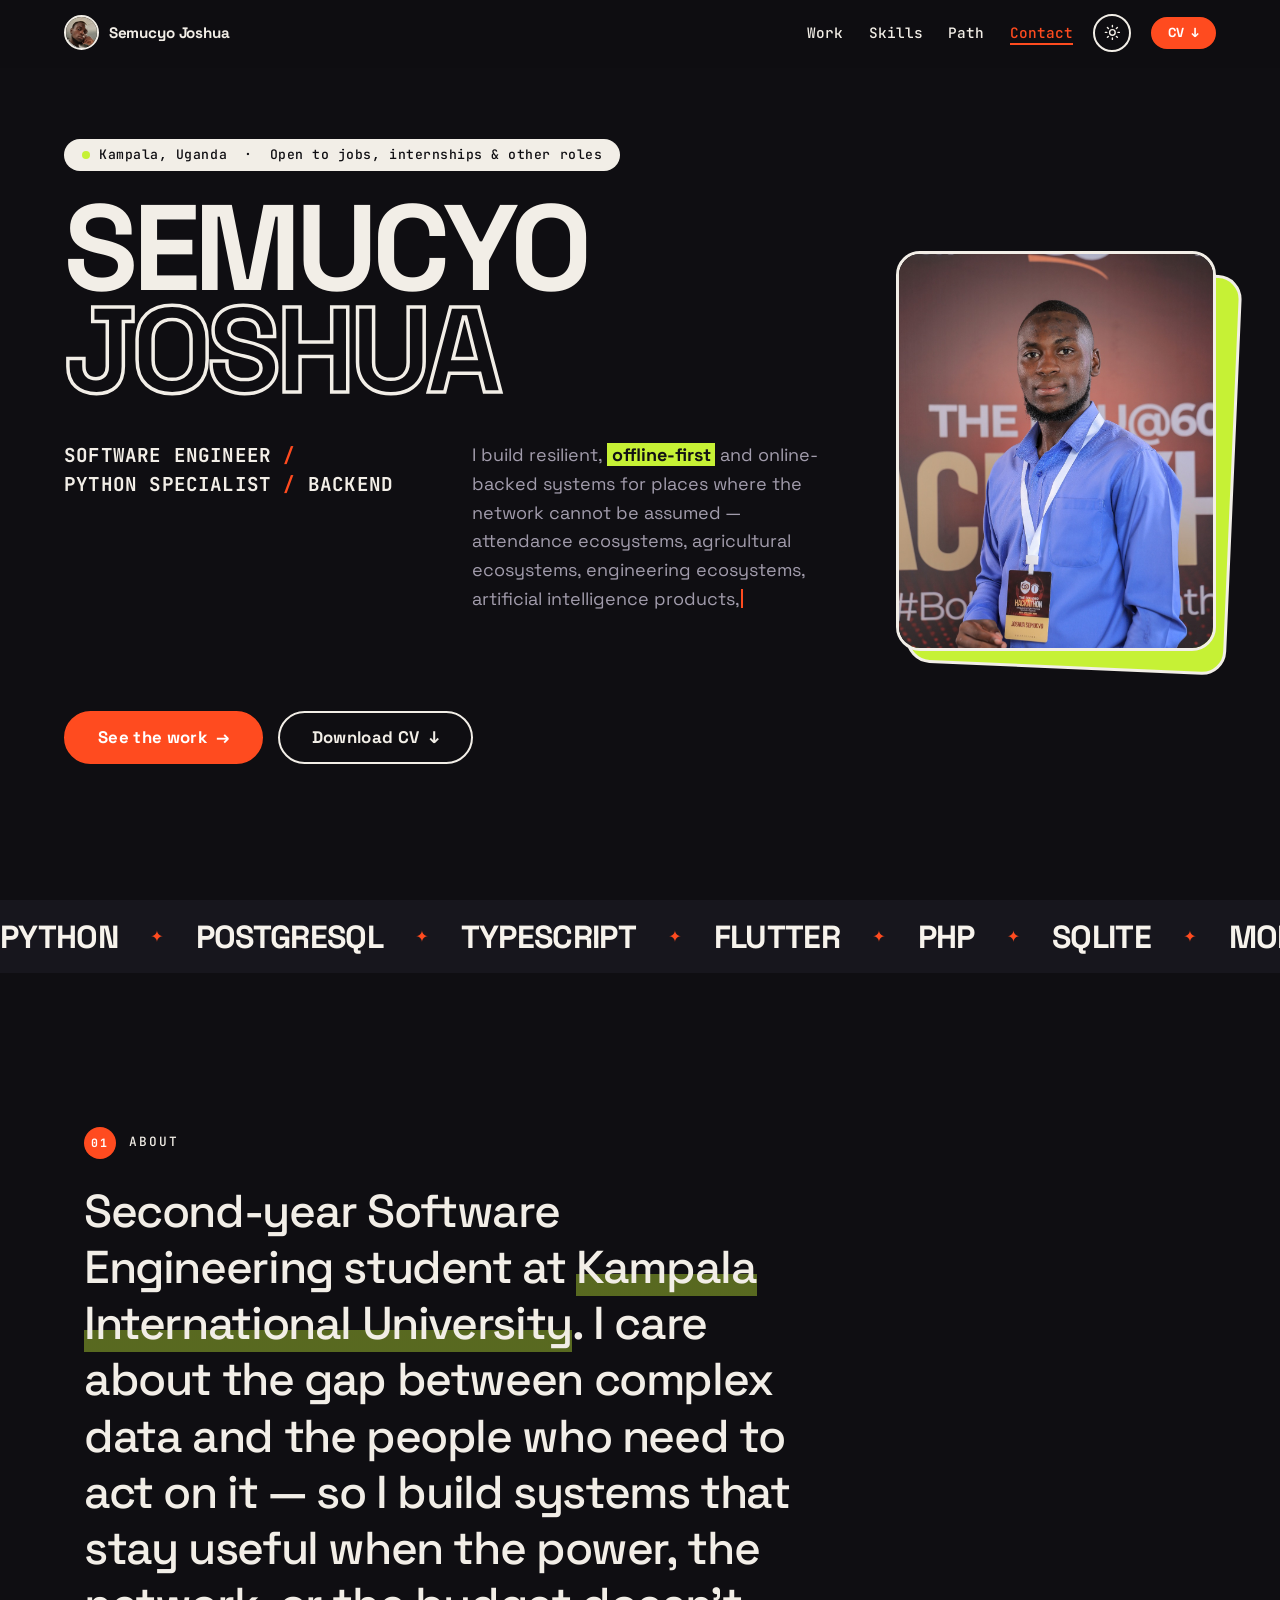
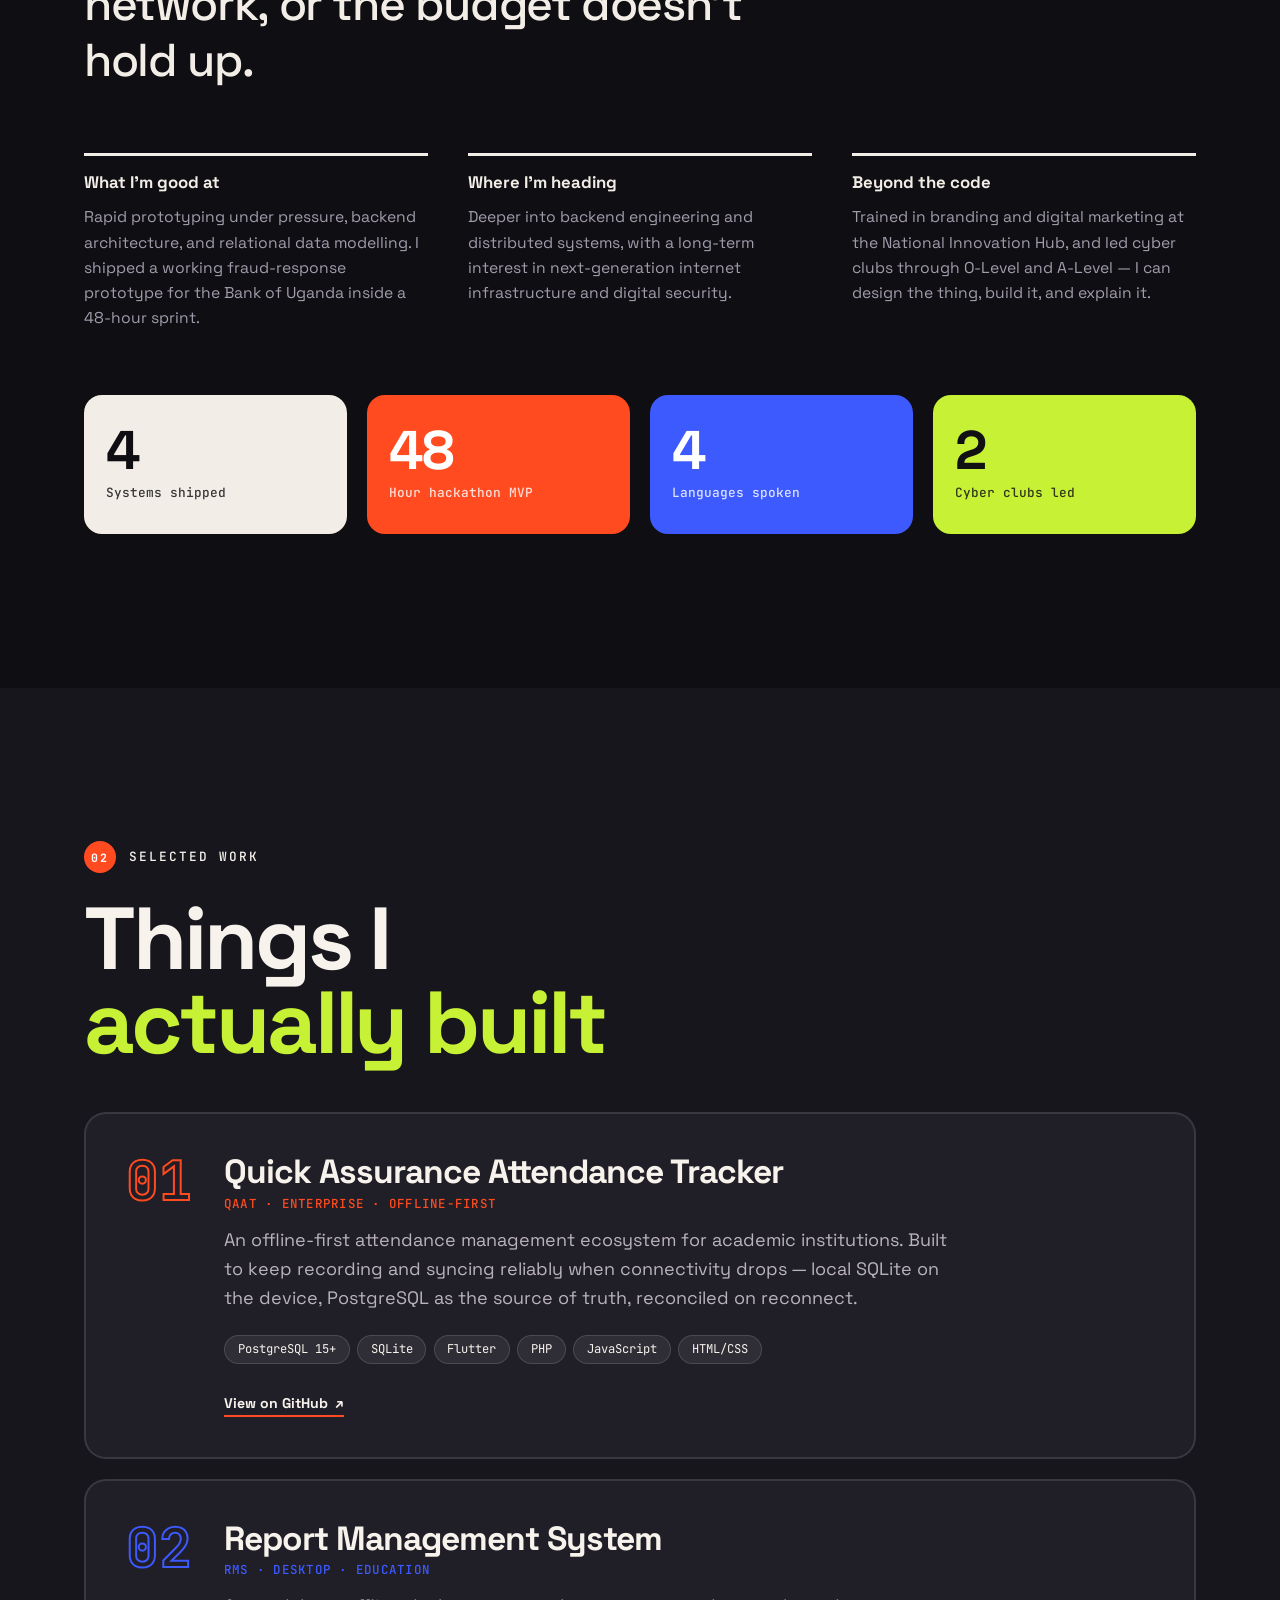
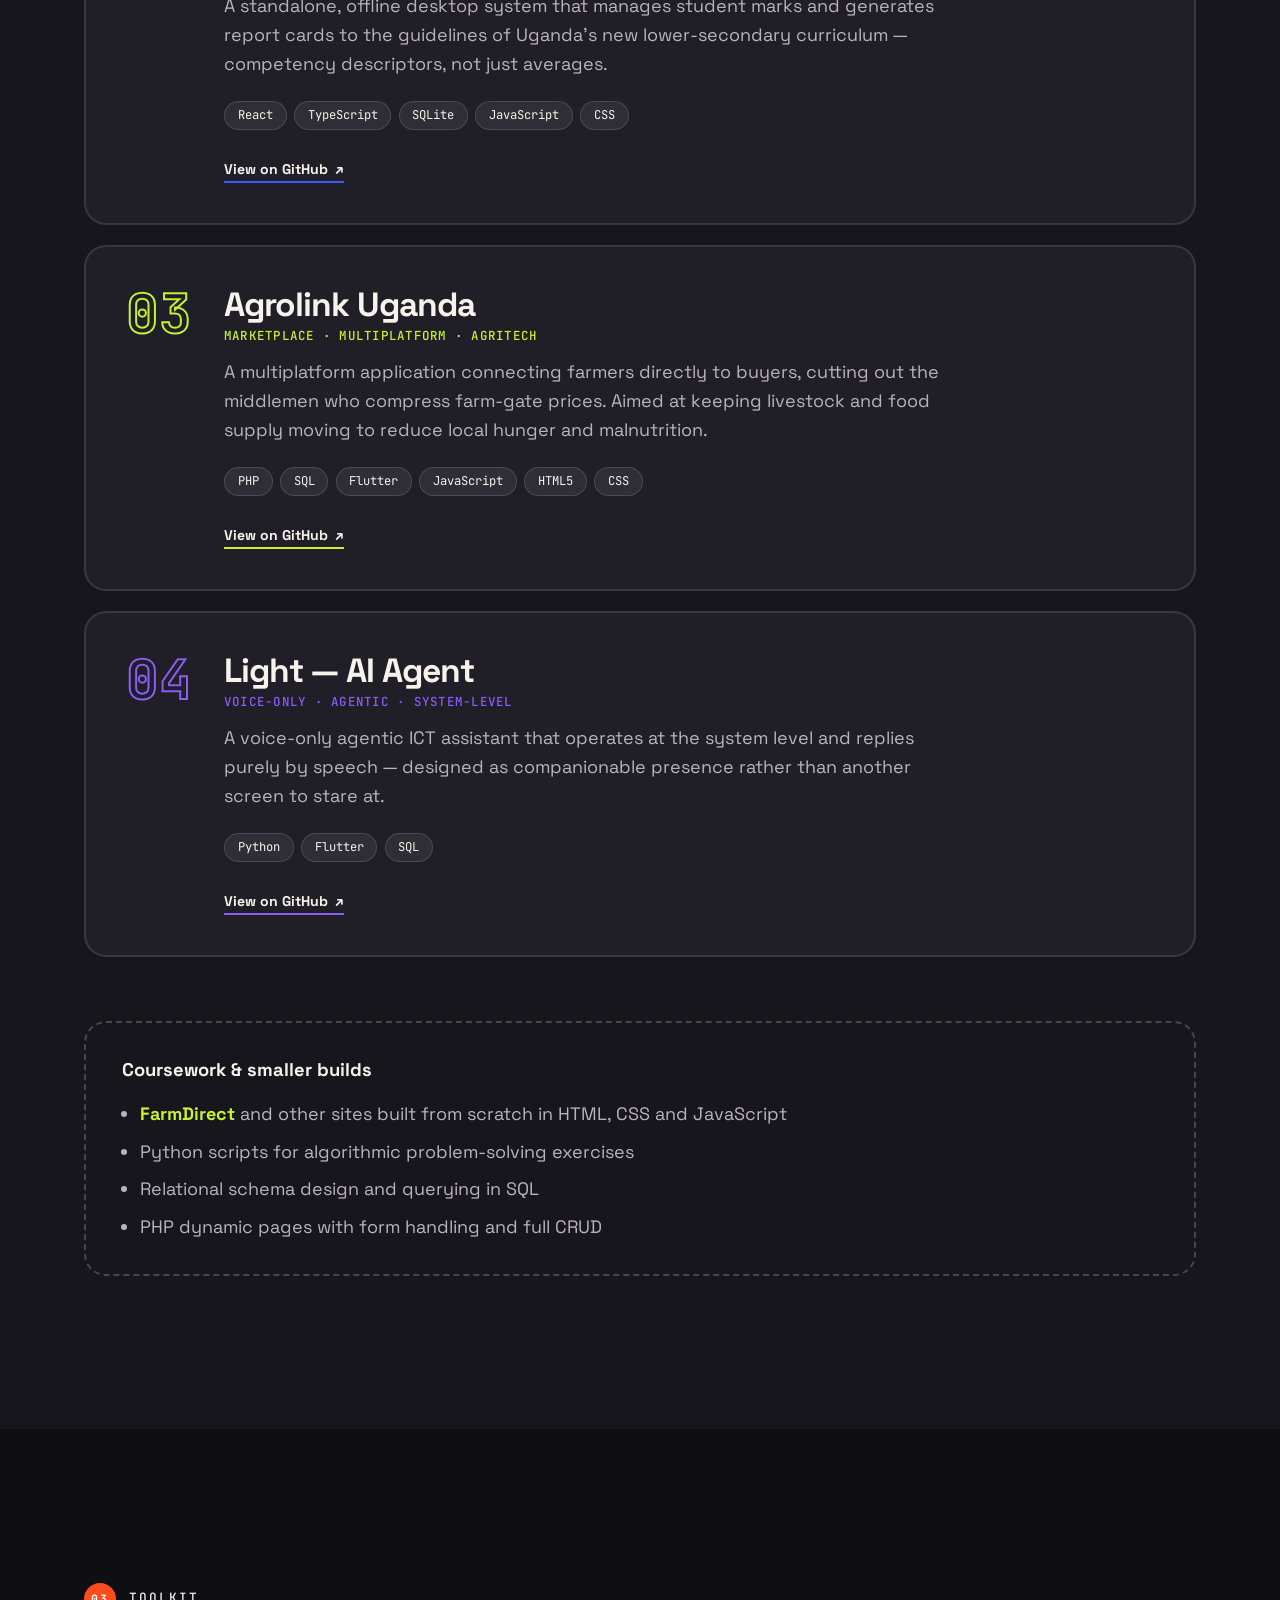
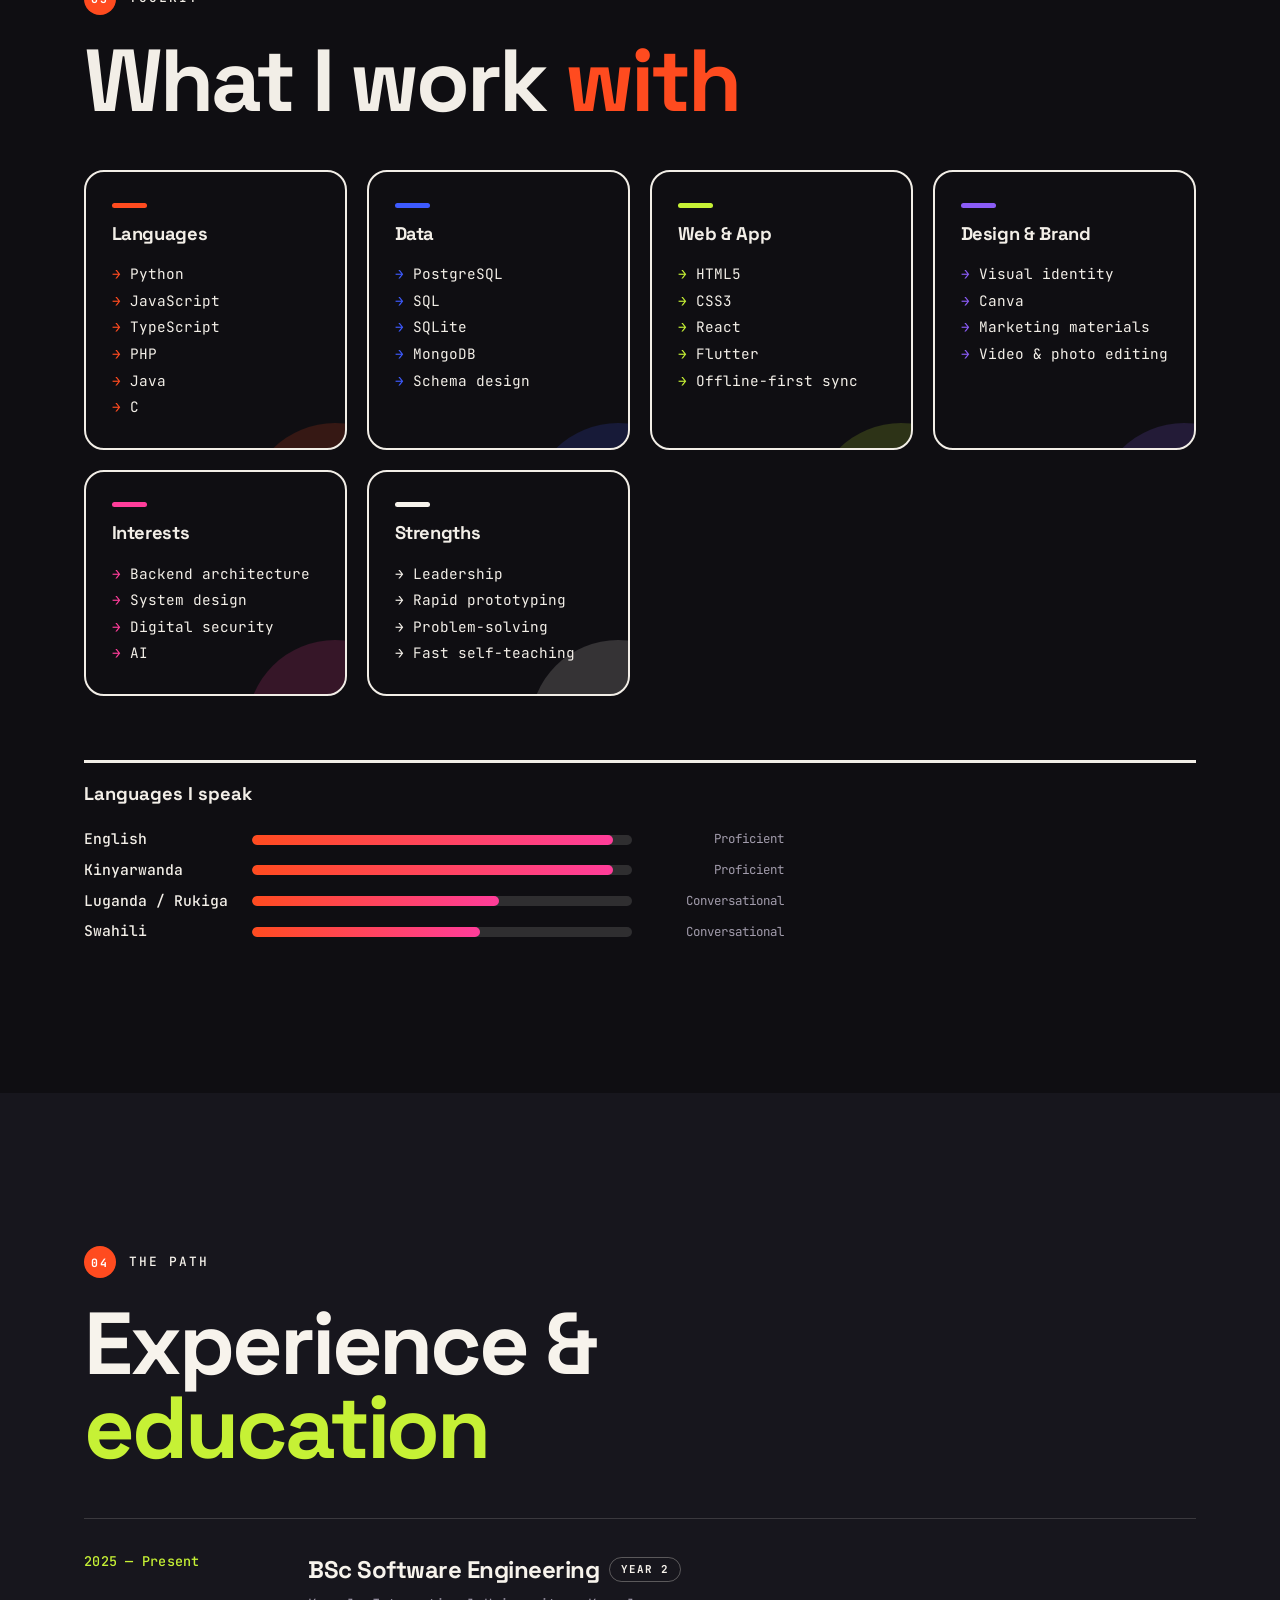
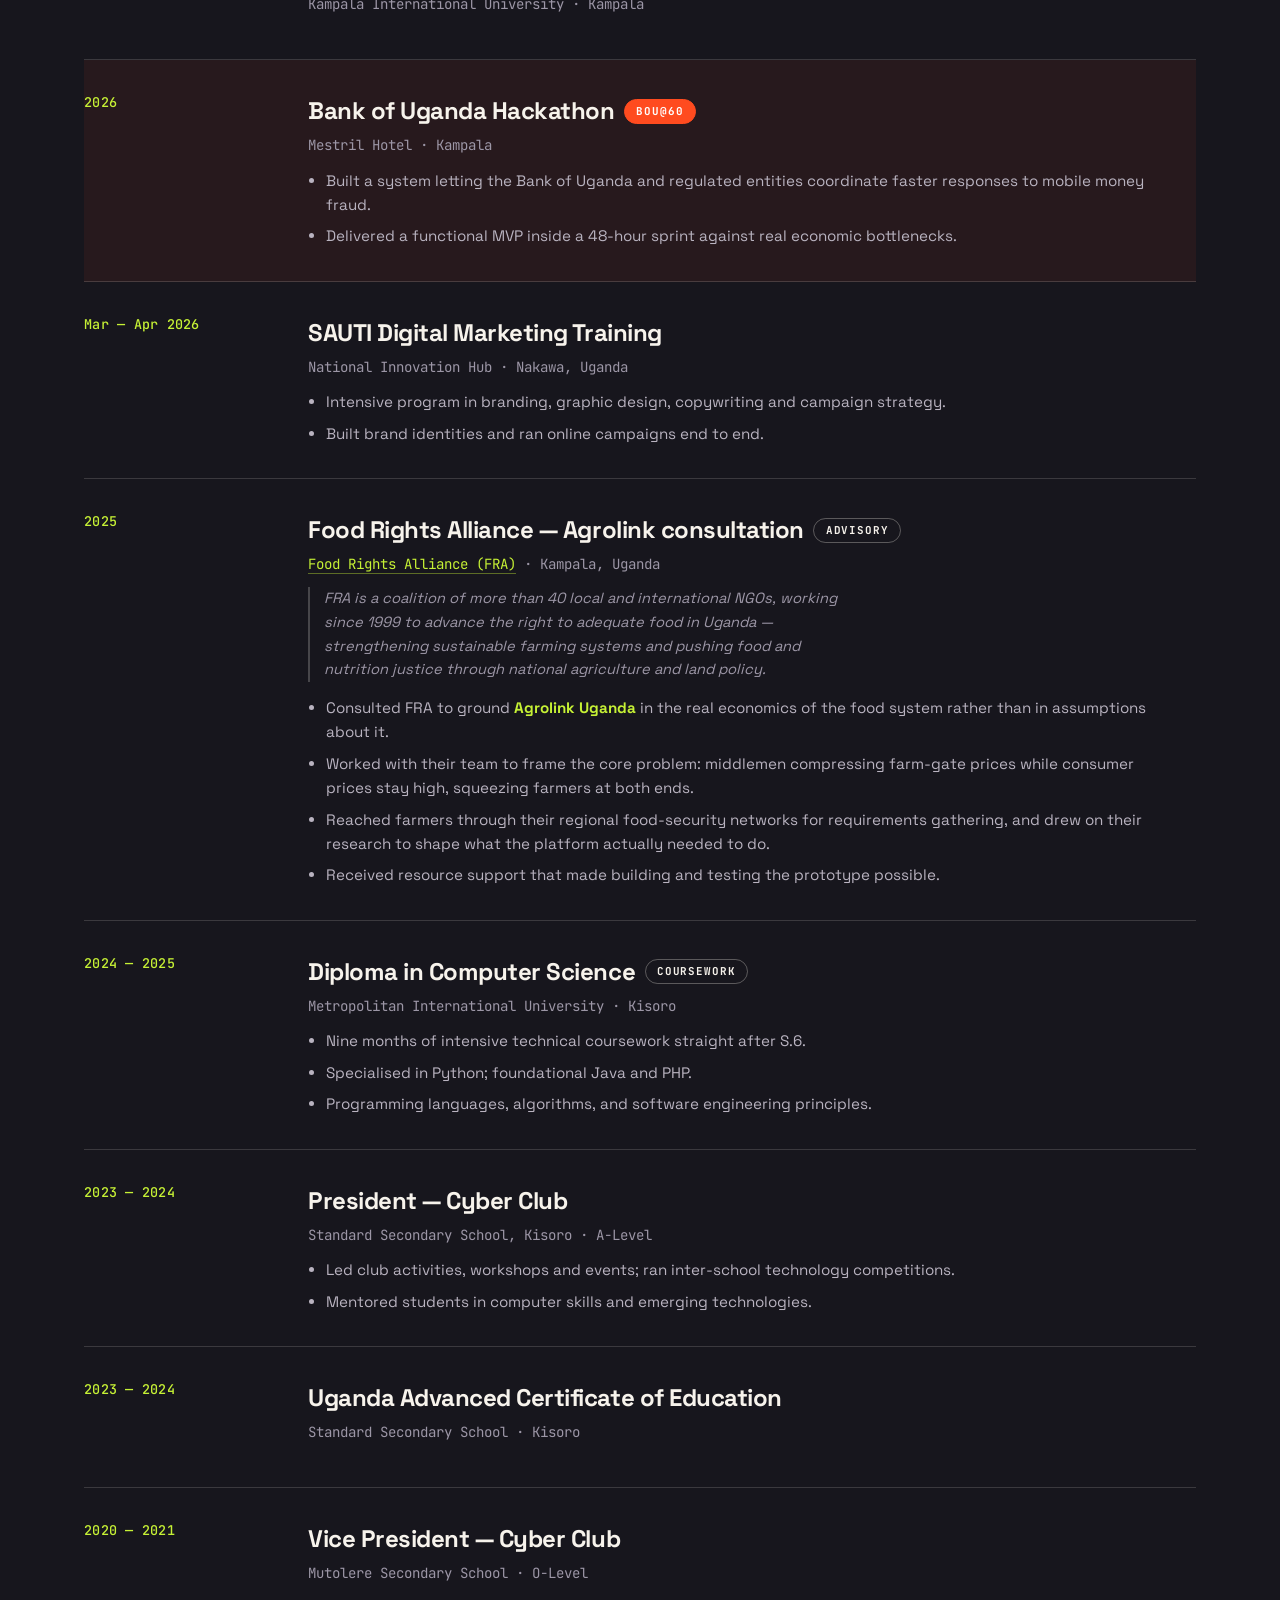
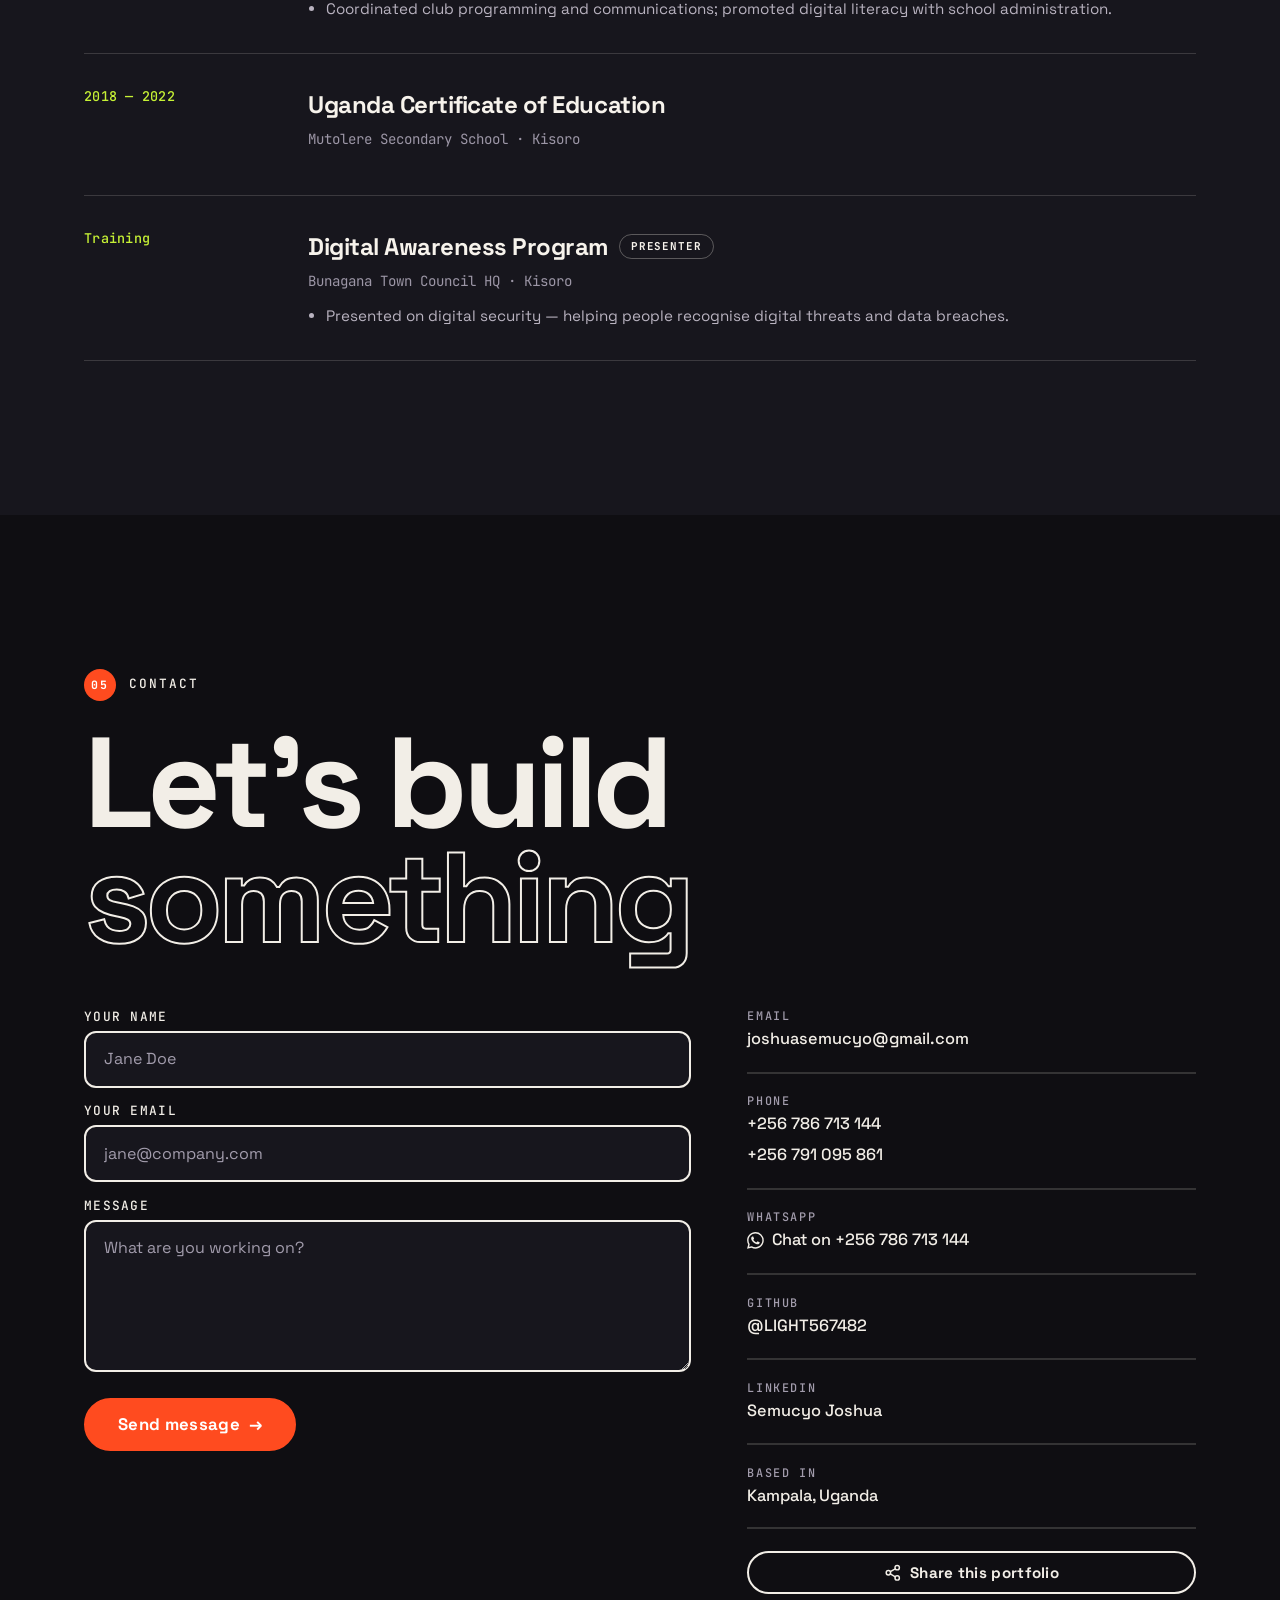
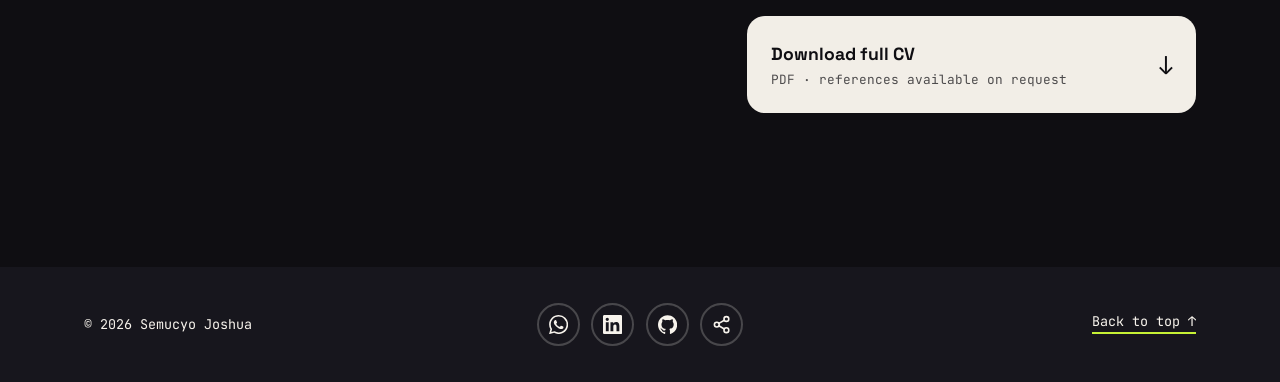
==== commit 55db5445: "Serve a pre-cropped 1200x630 share banner" ====
--- a/index.html
+++ b/index.html
@@ -12,15 +12,19 @@
 <meta property="og:description" content="Python specialist building resilient backend systems for economic transparency and digital security.">
 <meta property="og:type" content="website">
 <meta property="og:url" content="https://light567482.github.io">
-<!-- SHARE POSTER: swap assets/poster.jpeg and the link preview follows automatically.
-     No width/height/type tags on purpose — hardcoding them would go stale the
-     moment you drop in an image of a different size. -->
-<meta property="og:image" content="https://light567482.github.io/assets/poster.jpeg">
-<meta property="og:image:secure_url" content="https://light567482.github.io/assets/poster.jpeg">
-<meta property="og:image:alt" content="Semucyo Joshua — Software Engineer, Kampala, Uganda.">
+<!-- SHARE BANNER — must be 1200x630. LinkedIn/Facebook centre-crop whatever they
+     are given to 1.91:1 on their own servers; no tag can tell them where the face
+     is, so the framing has to be baked into the file. Regenerate after swapping
+     assets/poster.jpeg with:  ./make-banner.sh -->
+<meta property="og:image" content="https://light567482.github.io/assets/share-banner.jpg">
+<meta property="og:image:secure_url" content="https://light567482.github.io/assets/share-banner.jpg">
+<meta property="og:image:type" content="image/jpeg">
+<meta property="og:image:width" content="1200">
+<meta property="og:image:height" content="630">
+<meta property="og:image:alt" content="Semucyo Joshua — Software Engineer, Python, Backend. Kampala, Uganda.">
 <meta property="og:site_name" content="Semucyo Joshua">
 <meta name="twitter:card" content="summary_large_image">
-<meta name="twitter:image" content="https://light567482.github.io/assets/poster.jpeg">
+<meta name="twitter:image" content="https://light567482.github.io/assets/share-banner.jpg">
 <meta name="twitter:image:alt" content="Semucyo Joshua — Software Engineer, Kampala, Uganda.">
 <link rel="canonical" href="https://light567482.github.io">
 
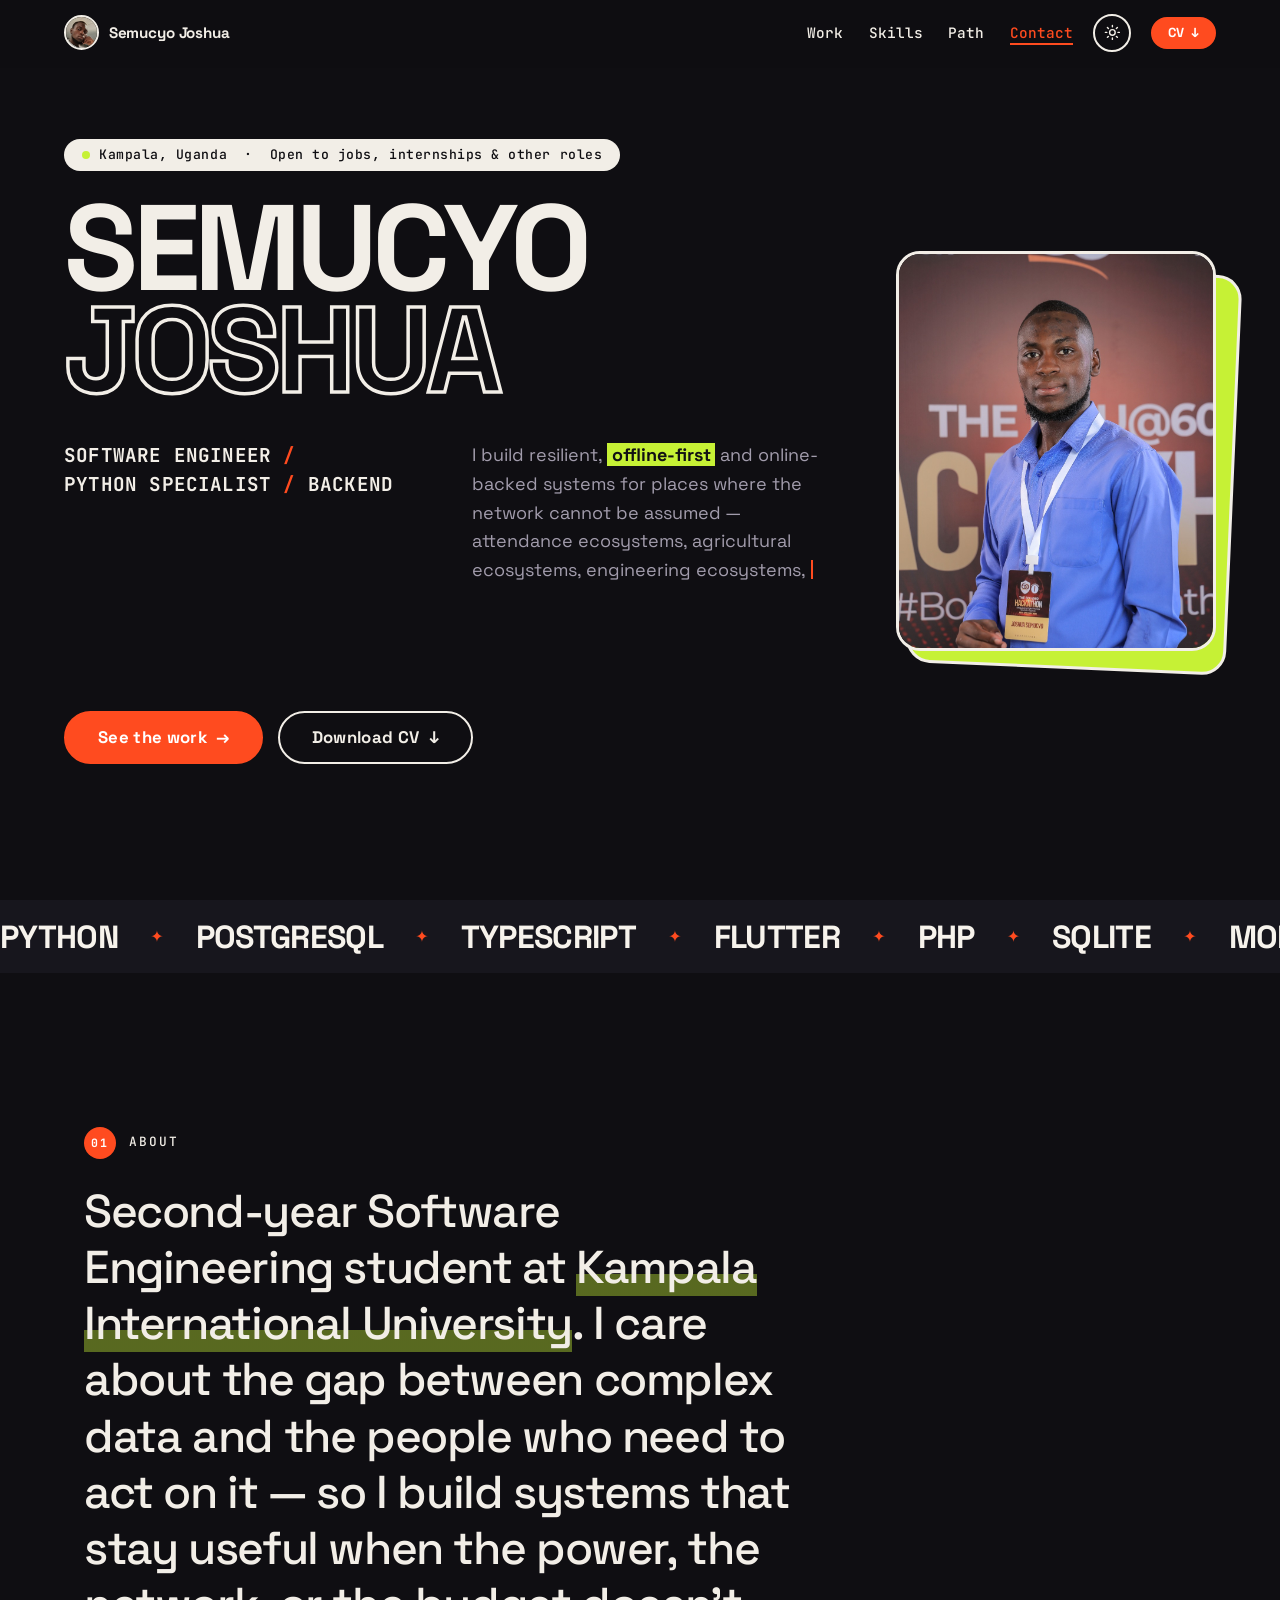
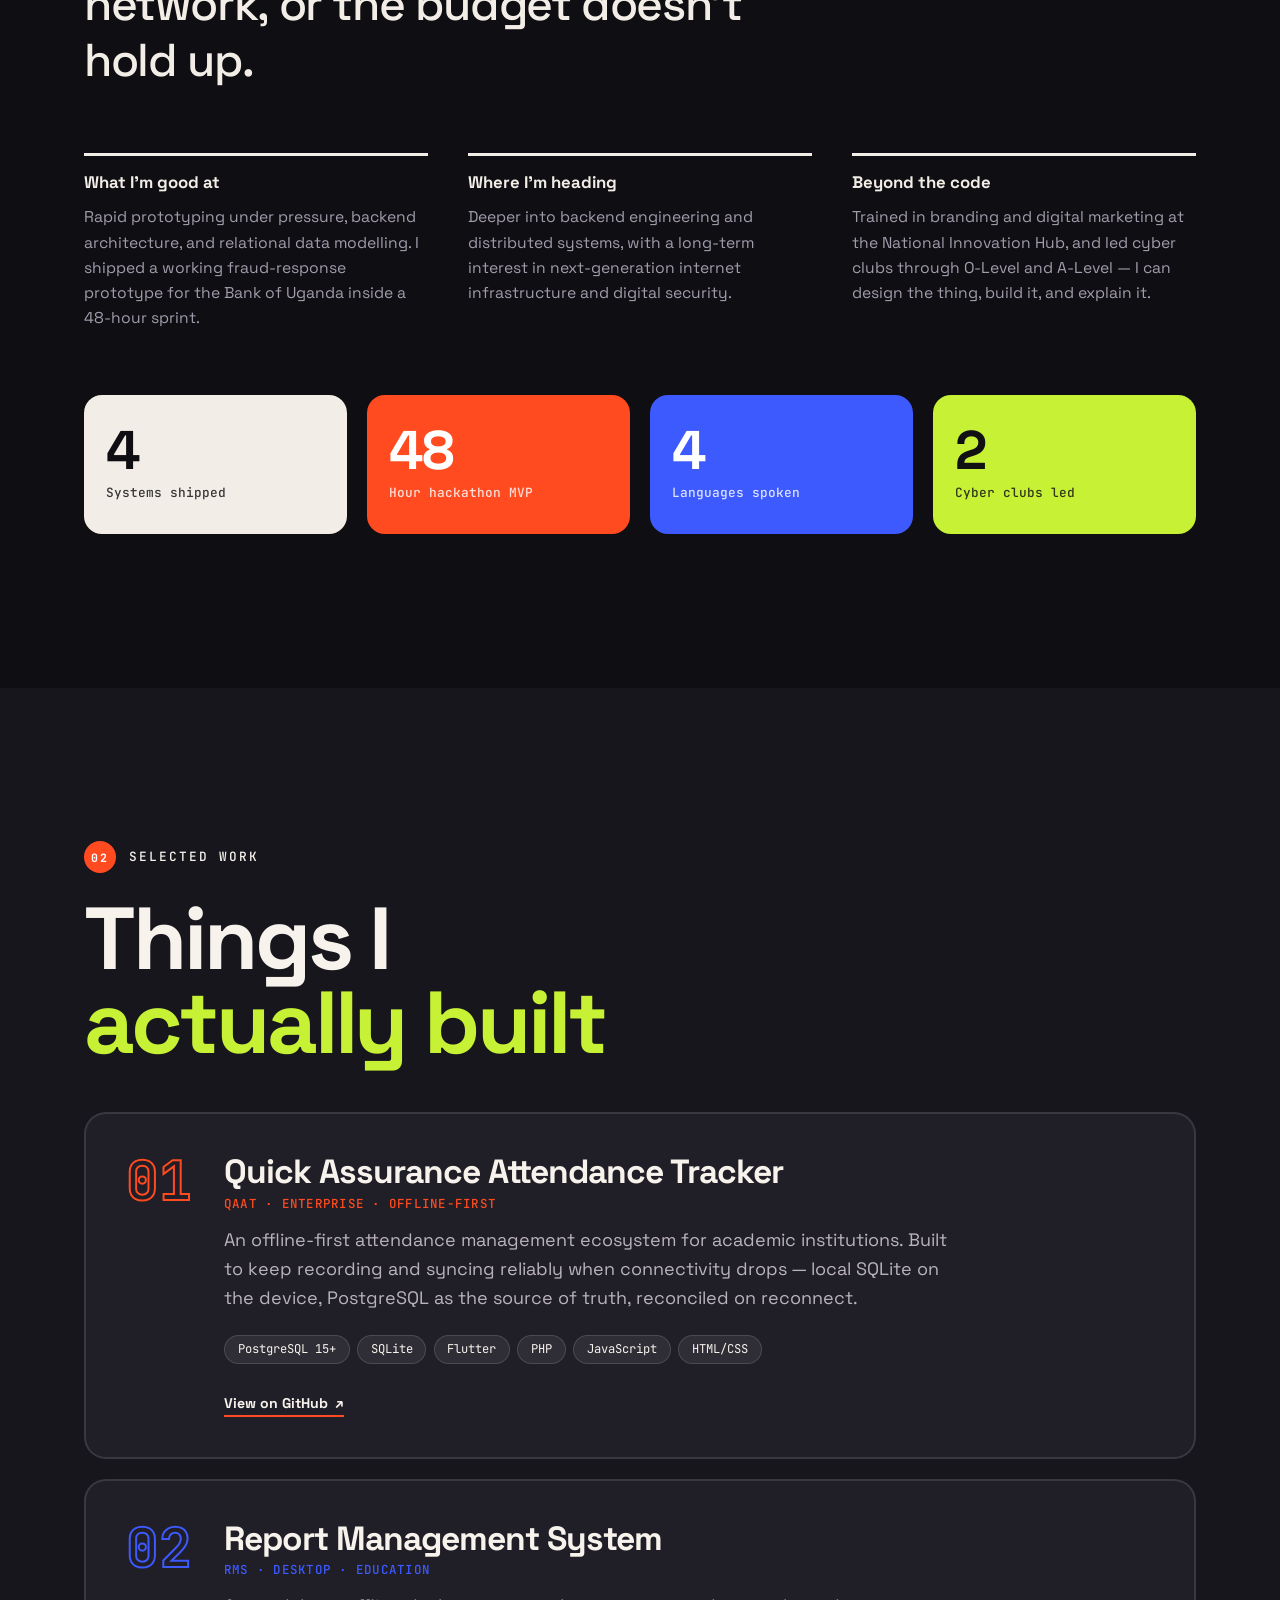
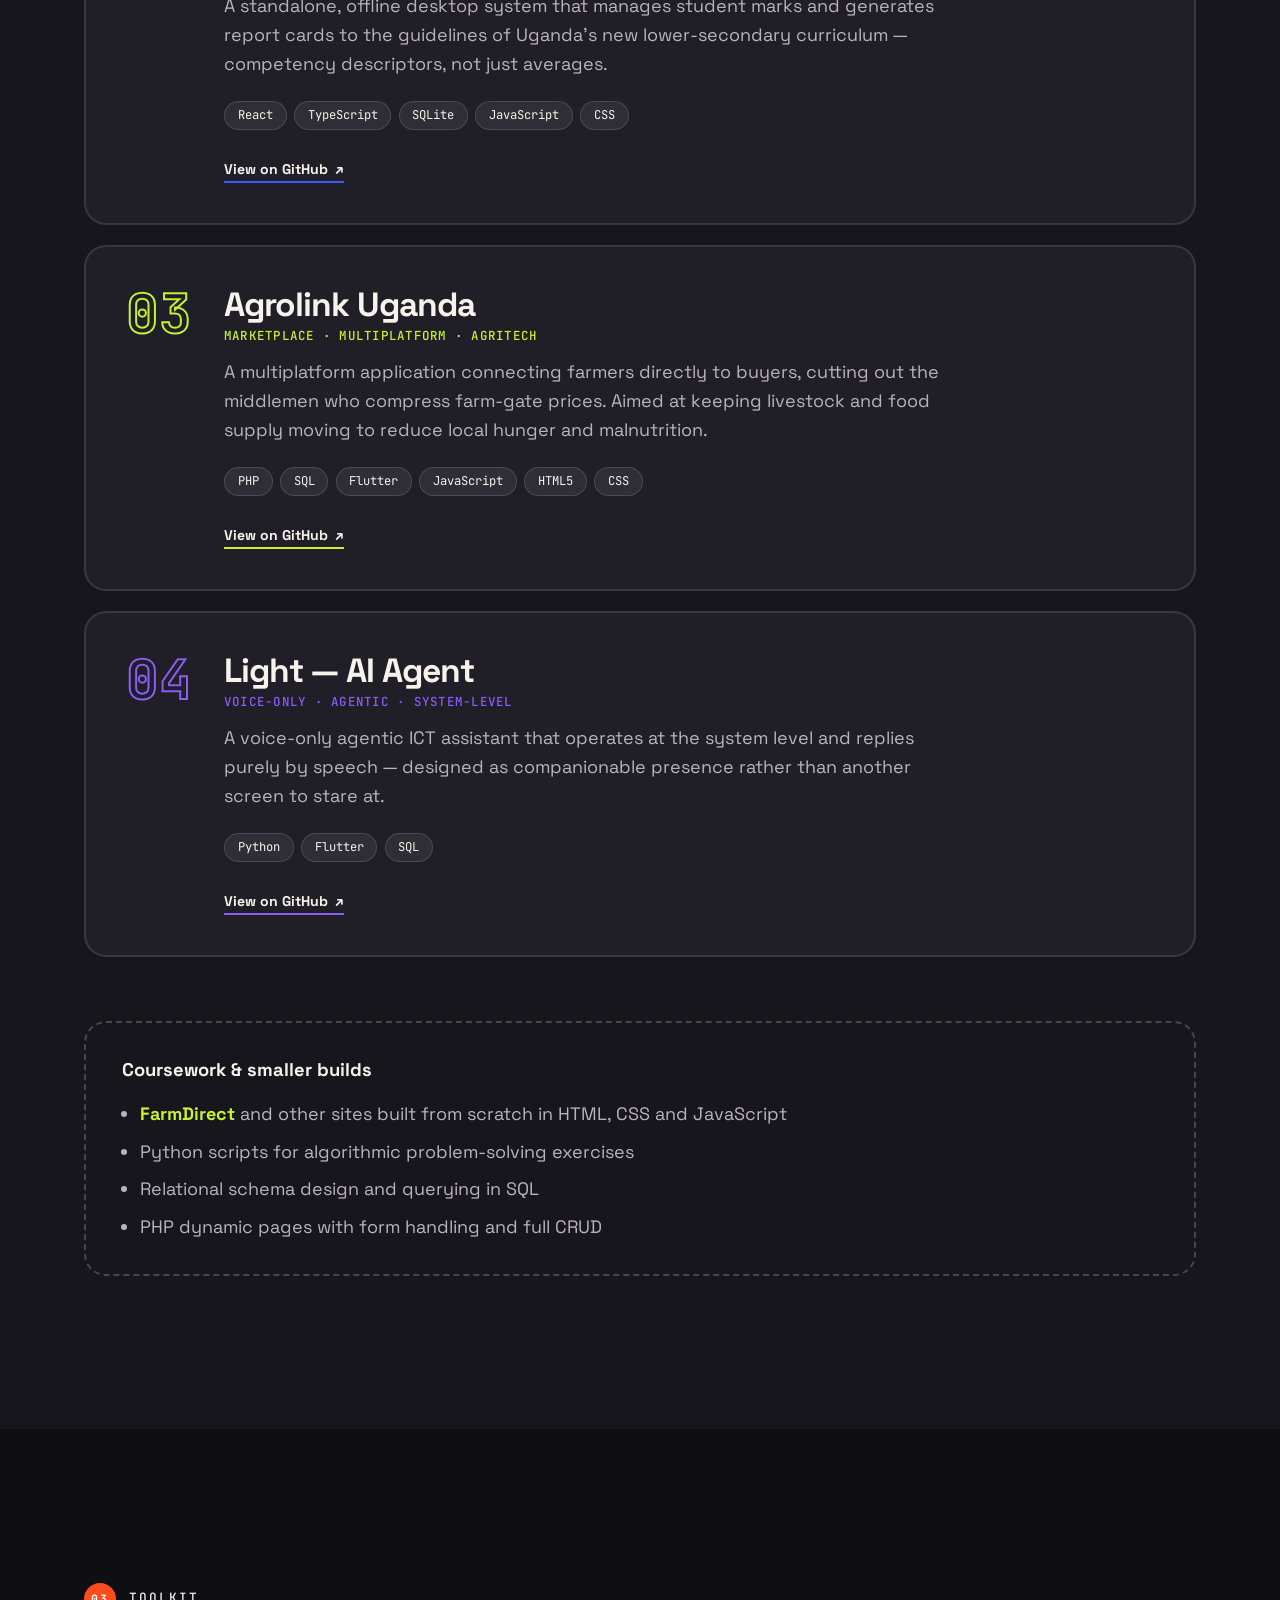
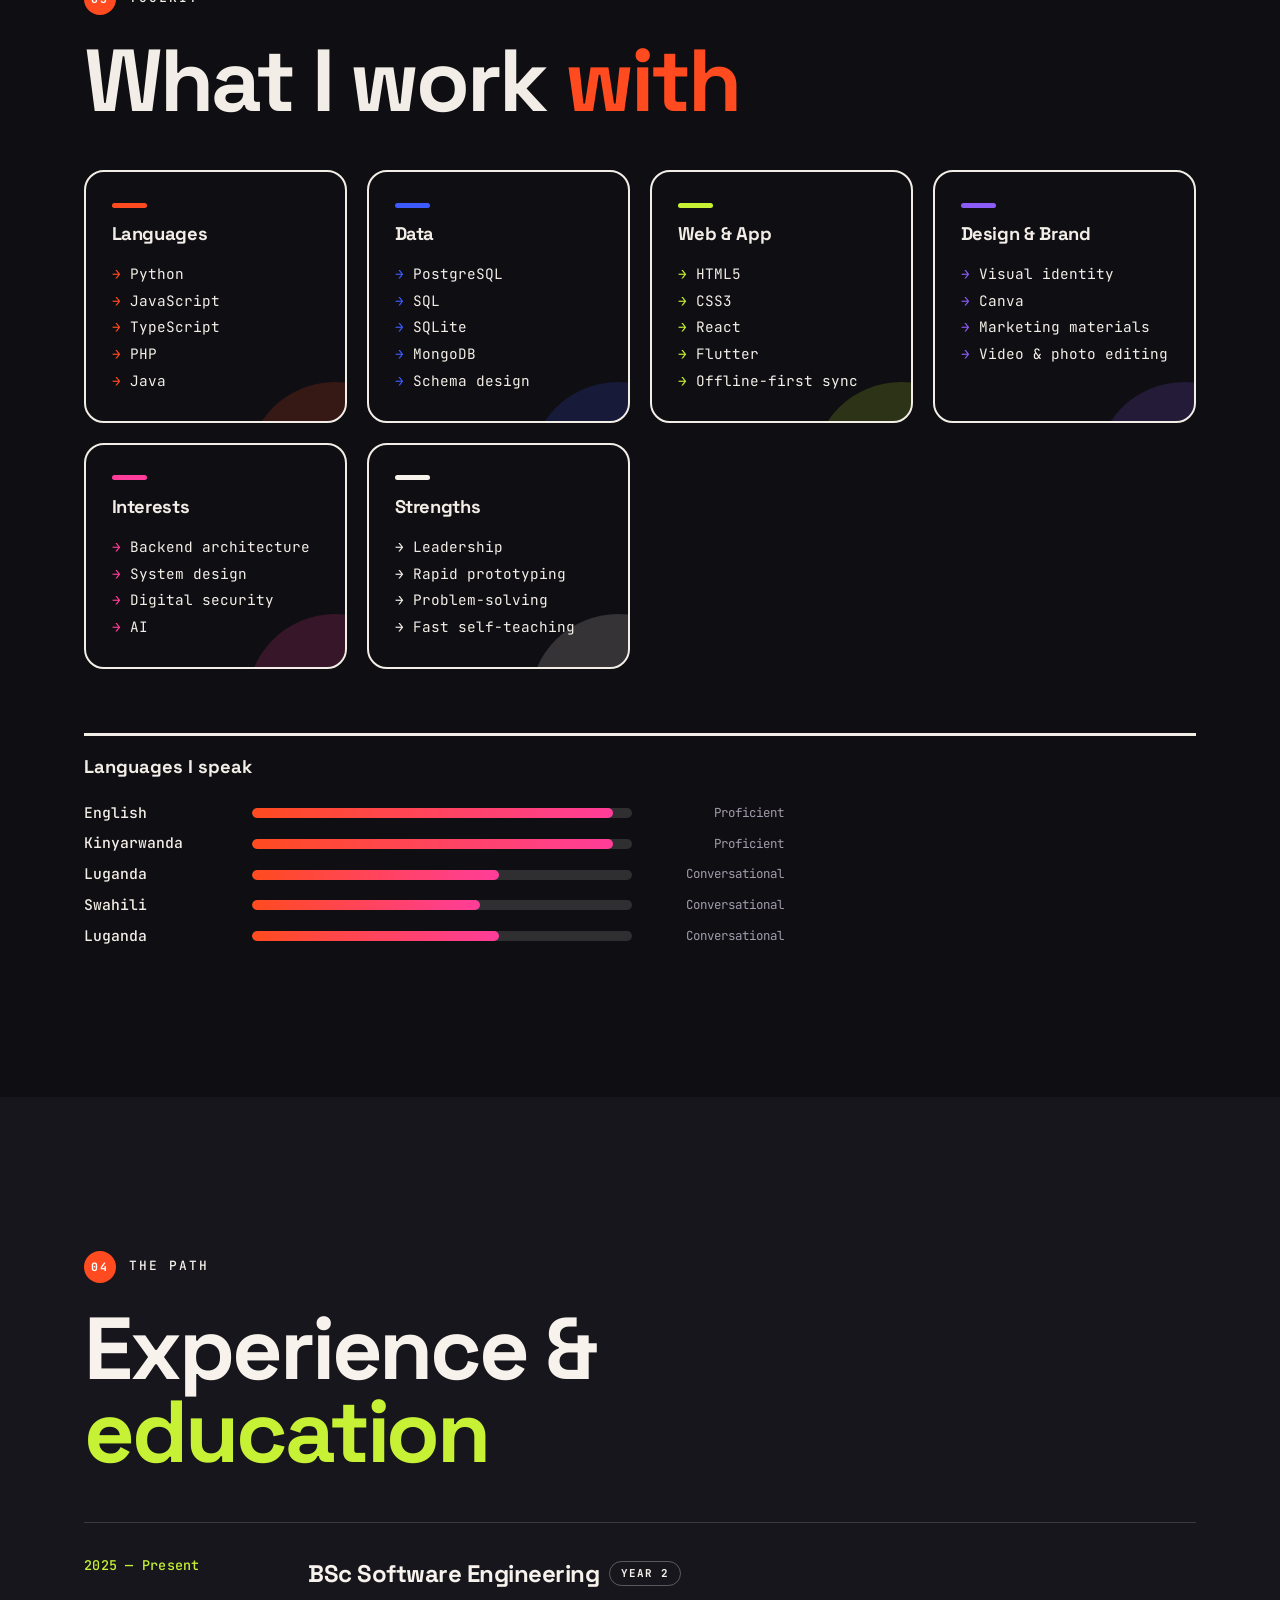
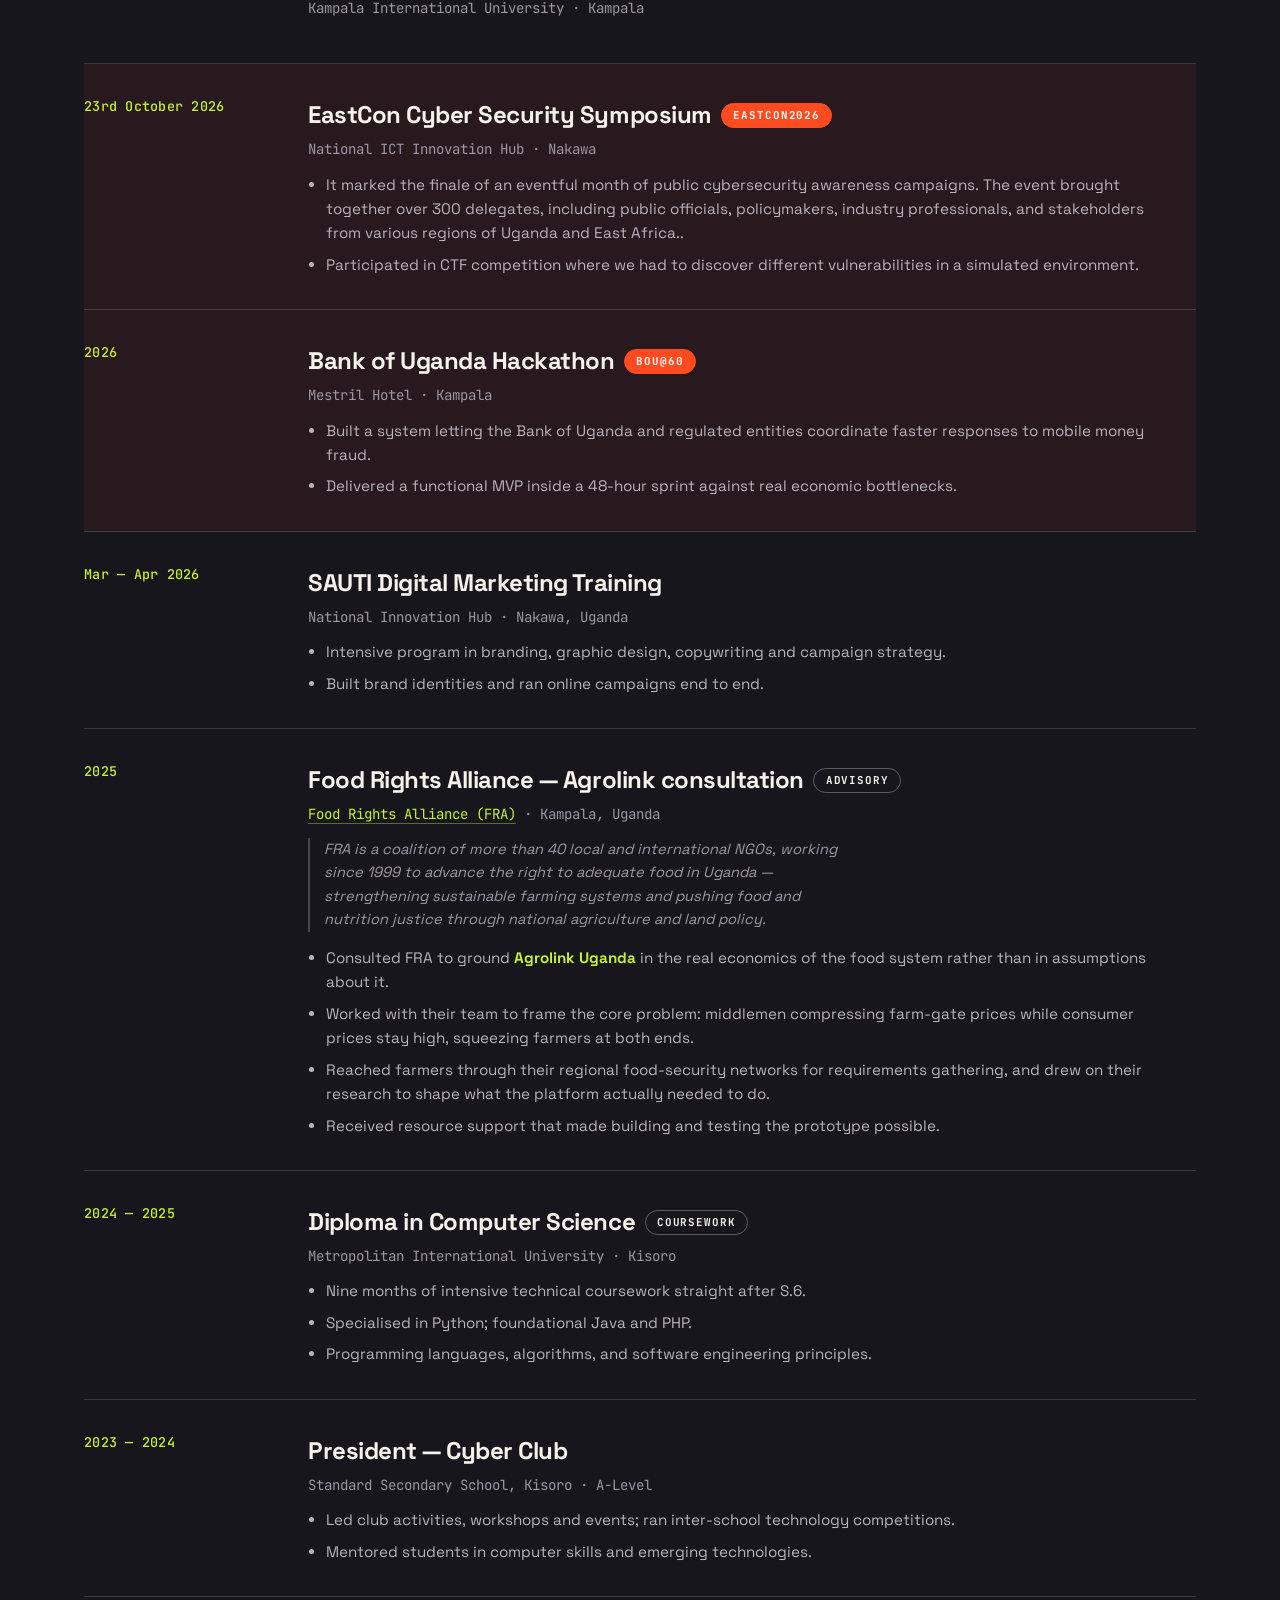
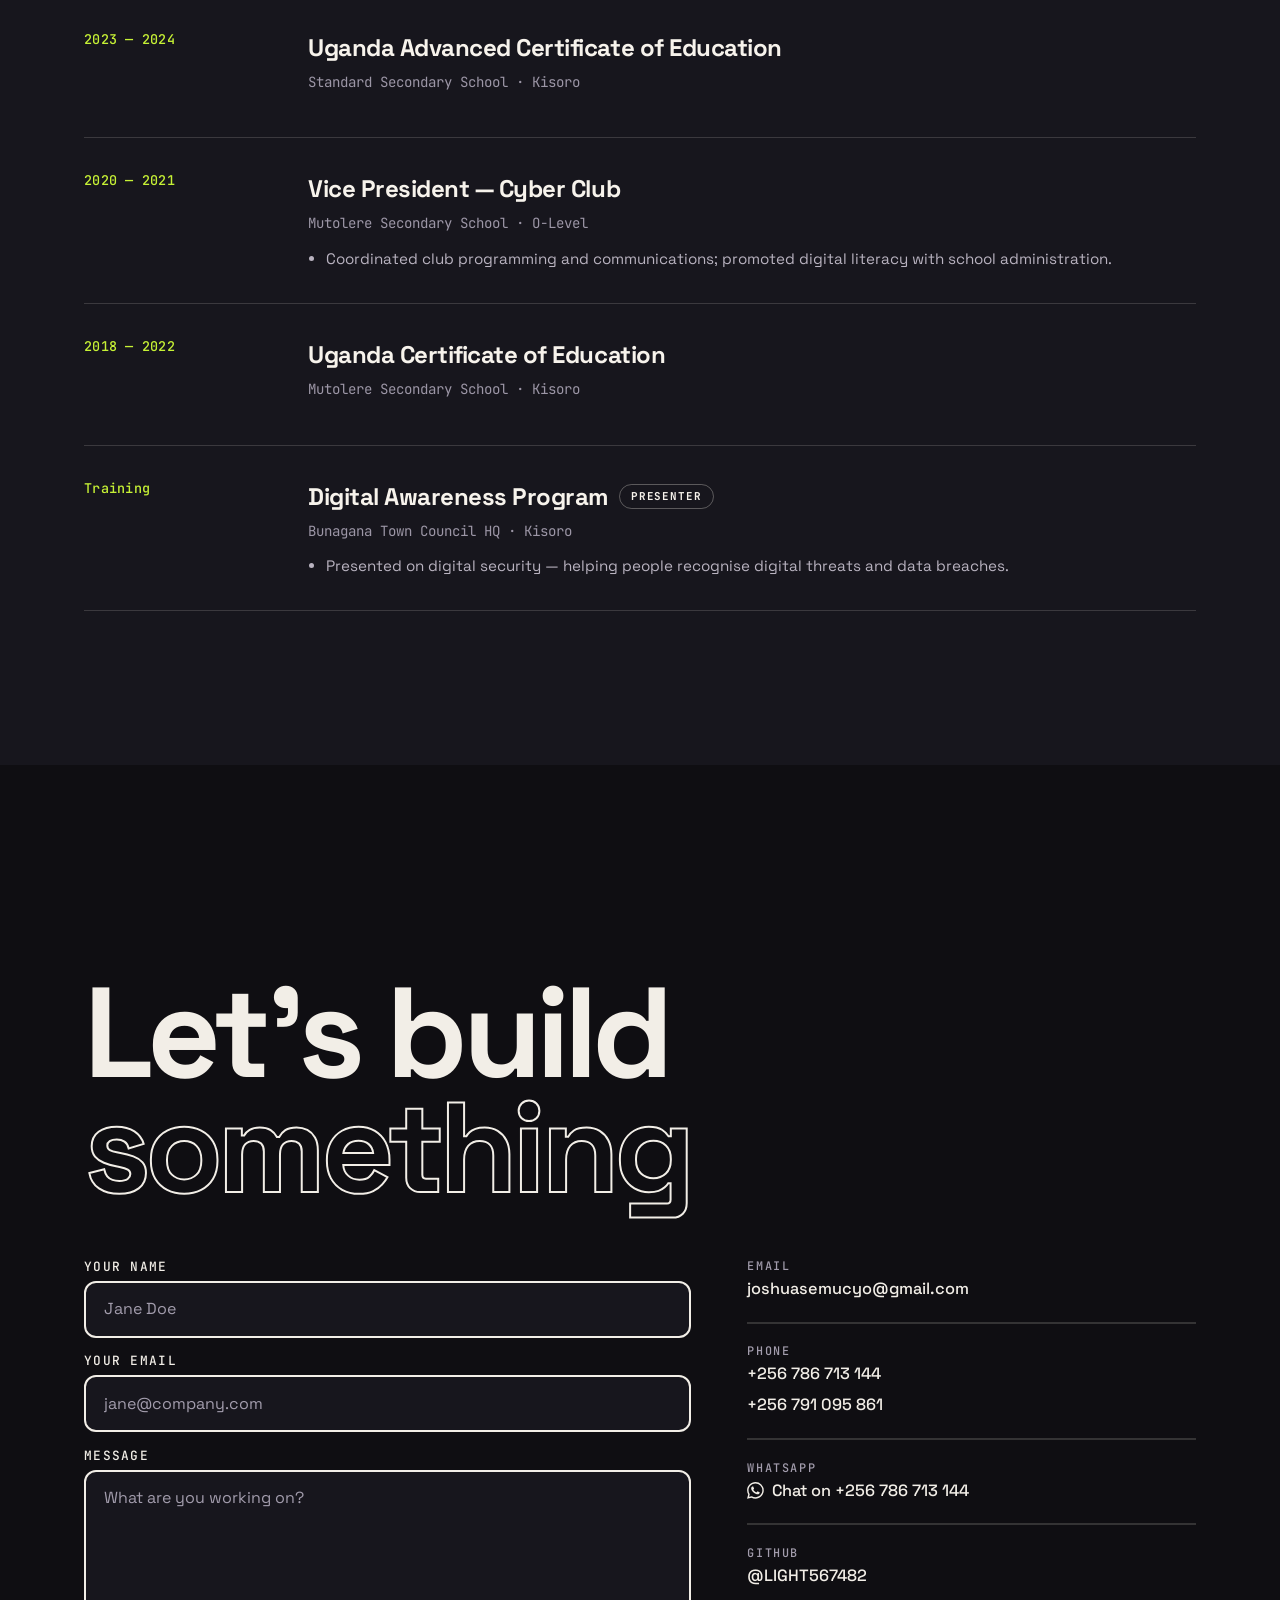
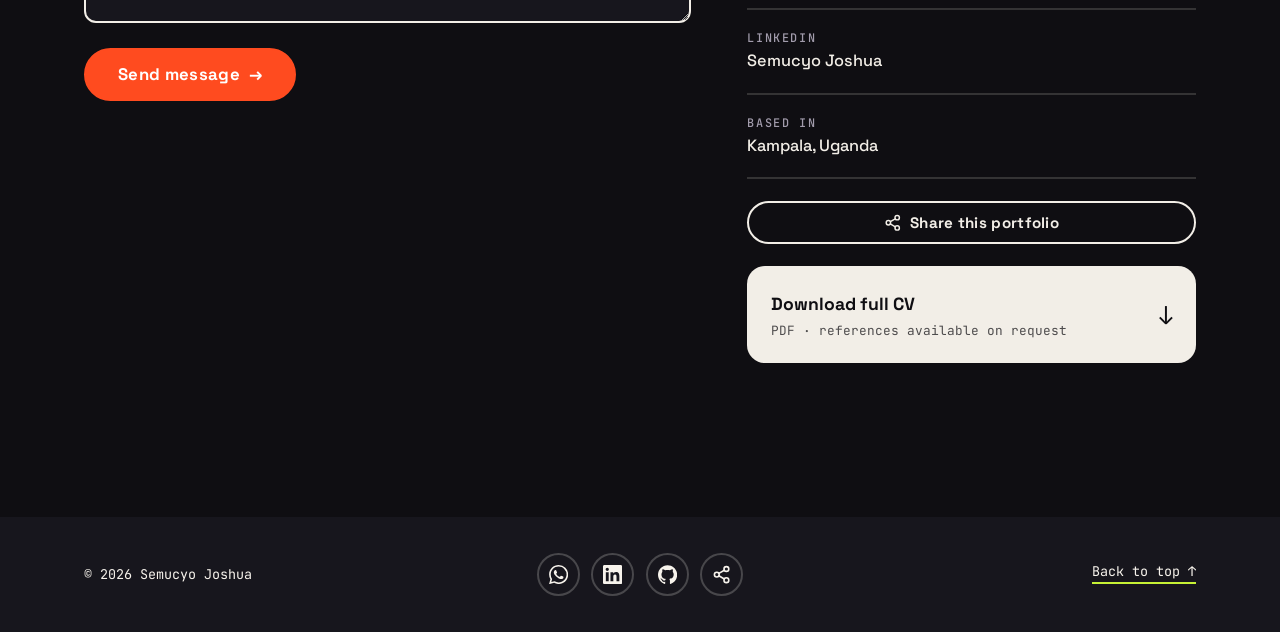
==== commit 9f9af19e: "The EASTCON2026" ====
--- a/index.html
+++ b/index.html
@@ -155,7 +155,6 @@
     <span>PYTHON</span><i>✦</i><span>POSTGRESQL</span><i>✦</i><span>TYPESCRIPT</span><i>✦</i>
     <span>FLUTTER</span><i>✦</i><span>PHP</span><i>✦</i>
     <span>SQLITE</span><i>✦</i><span>MONGODB</span><i>✦</i><span>JAVASCRIPT</span><i>✦</i>
-    <span>C</span><i>✦</i><span>SYSTEM DESIGN</span><i>✦</i>
     <span>PYTHON</span><i>✦</i><span>POSTGRESQL</span><i>✦</i><span>TYPESCRIPT</span><i>✦</i>
     <span>FLUTTER</span><i>✦</i><span>PHP</span><i>✦</i>
     <span>SQLITE</span><i>✦</i><span>MONGODB</span><i>✦</i><span>JAVASCRIPT</span><i>✦</i>
@@ -318,7 +317,7 @@
     <div class="skillgrid">
       <div class="skillcard reveal" style="--c: var(--orange)">
         <h3>Languages</h3>
-        <ul><li>Python</li><li>JavaScript</li><li>TypeScript</li><li>PHP</li><li>Java</li><li>C</li></ul>
+        <ul><li>Python</li><li>JavaScript</li><li>TypeScript</li><li>PHP</li><li>Java</li></ul>
       </div>
       <div class="skillcard reveal" style="--c: var(--blue)">
         <h3>Data</h3>
@@ -347,8 +346,10 @@
       <div class="langbars">
         <div class="lang"><span>English</span><div class="bar"><i style="--w:95%"></i></div><b>Proficient</b></div>
         <div class="lang"><span>Kinyarwanda</span><div class="bar"><i style="--w:95%"></i></div><b>Proficient</b></div>
-        <div class="lang"><span>Luganda / Rukiga</span><div class="bar"><i style="--w:65%"></i></div><b>Conversational</b></div>
+        <div class="lang"><span>Luganda</span><div class="bar"><i style="--w:65%"></i></div><b>Conversational</b></div>
         <div class="lang"><span>Swahili</span><div class="bar"><i style="--w:60%"></i></div><b>Conversational</b></div>
+        <div class="lang"><span>Luganda</span><div class="bar"><i style="--w:65%"></i></div><b>Conversational</b></div>
+
       </div>
     </div>
   </div>
@@ -367,6 +368,18 @@
         <div class="tl__what">
           <h3>BSc Software Engineering <span class="pill">Year 2</span></h3>
           <p class="tl__where">Kampala International University · Kampala</p>
+        </div>
+      </div>
+
+      <div class="tl reveal tl--hi">
+        <div class="tl__when">23rd October 2026</div>
+        <div class="tl__what">
+          <h3>EastCon Cyber Security Symposium<span class="pill pill--hi">EastCon2026</span></h3>
+          <p class="tl__where">National ICT Innovation Hub · Nakawa</p>
+          <ul>
+            <li>It marked the finale of an eventful month of public cybersecurity awareness campaigns. The event brought together over 300 delegates, including public officials, policymakers, industry professionals, and stakeholders from various regions of Uganda and East Africa..</li>
+            <li>Participated in CTF competition where we had to discover different vulnerabilities in a simulated environment.</li>
+          </ul>
         </div>
       </div>
 
--- a/styles.css
+++ b/styles.css
@@ -116,13 +116,13 @@
   border-radius: 100px;
   transition: transform .25s var(--ease), background .25s, color .25s, box-shadow .25s, border-color .25s;
 }
-.btn:hover { transform: translateY(-3px); box-shadow: 0 .6rem 0 -.2rem color-mix(in srgb, var(--fg) 22%, transparent); }
+
 .btn:active { transform: translateY(0); }
 .btn--sm  { padding: .55em 1.1em; font-size: .82rem; }
 .btn--lg  { padding: .95em 1.9em; font-size: 1.05rem; }
 .btn--accent { --btn-bg: var(--accent); --btn-fg: #fff; border-color: var(--accent); }
 .btn--ghost  { --btn-bg: transparent; --btn-fg: var(--fg); }
-.btn--ghost:hover { --btn-bg: var(--fg); --btn-fg: var(--bg); }
+
 
 /* ───────────── nav ───────────── */
 .nav {
@@ -152,7 +152,6 @@
   /* transform-only growth: the nav layout never reflows on hover */
   transition: transform .35s var(--ease), border-color .3s, box-shadow .35s;
 }
-.nav__avatar:hover .nav__mark-box,
 .nav__avatar:focus-visible .nav__mark-box {
   transform: scale(1.55);
   border-color: var(--accent);
@@ -174,7 +173,7 @@
   transform: scaleX(0); transform-origin: right;
   transition: transform .35s var(--ease);
 }
-.nav__links a:hover::after, .nav__links a.is-active::after { transform: scaleX(1); transform-origin: left; }
+.nav__links a.is-active::after { transform: scaleX(1); transform-origin: left; }
 .nav__links a.is-active { color: var(--accent); }
 
 /* ───────────── theme toggle ───────────── */
@@ -186,7 +185,7 @@
   cursor: pointer; flex-shrink: 0;
   transition: transform .35s var(--ease), background .25s, color .25s, border-color .25s;
 }
-.theme-toggle:hover { background: var(--accent); border-color: var(--accent); color: #fff; transform: rotate(25deg); }
+
 .theme-toggle svg { width: 1.05rem; height: 1.05rem; grid-area: 1 / 1; }
 /* Two-class selectors so these beat `.theme-toggle svg` (0,1,1) on specificity.
    Dark is the default state, so the sun shows — it offers the switch to light. */
@@ -240,16 +239,9 @@
   opacity: 0;
   transition: opacity .5s var(--ease);
 }
-.hero:hover .hero__grid { opacity: 1; }
-
-/* touch devices have no pointer to follow — show the original soft vignette */
-@media (hover: none) {
-  .hero__grid {
-    opacity: 1;
-    -webkit-mask-image: radial-gradient(ellipse 90% 70% at 50% 40%, #000 30%, transparent 100%);
-            mask-image: radial-gradient(ellipse 90% 70% at 50% 40%, #000 30%, transparent 100%);
-  }
-}
+/* Lit by JS on pointer/touch activity, not by :hover — a phone has no hover,
+   and the old `@media (hover: none)` fallback left the grid permanently on. */
+.hero__grid.is-lit { opacity: 1; }
 .hero__inner {
   position: relative; z-index: 1;
   width: 100%; max-width: var(--maxw); margin-inline: auto;
@@ -279,8 +271,8 @@
   border-radius: 24px;
   transition: transform .45s var(--ease), border-color .3s;
 }
-.hero__photo:hover::before { transform: rotate(-3deg); background: var(--accent); }
-.hero__photo:hover img { transform: translate(-4px, -4px); }
+
+
 
 .hero__eyebrow {
   display: inline-flex; align-items: center; gap: .6rem;
@@ -326,7 +318,7 @@
   -webkit-text-stroke: clamp(1.5px, .35vw, 3.5px) var(--fg);
   transition: color .5s var(--ease);
 }
-.hero__name:hover .outline { color: var(--accent); -webkit-text-stroke-color: var(--accent); }
+
 
 .hero__meta {
   display: grid; grid-template-columns: 1fr 1fr; gap: 2rem 3rem;
@@ -360,7 +352,7 @@
   font: 500 .85rem/1 var(--mono);
 }
 .hero__socials a { text-decoration: none; padding-bottom: .35rem; border-bottom: 2px solid var(--fg); transition: color .25s, border-color .25s; }
-.hero__socials a:hover { color: var(--accent); border-color: var(--accent); }
+
 
 /* ───────────── marquee ───────────── */
 .marquee {
@@ -427,7 +419,7 @@
 .stat:nth-child(2) { background: var(--accent); color: #fff; }
 .stat:nth-child(3) { background: var(--blue); color: #fff; }
 .stat:nth-child(4) { background: var(--lime); color: var(--ink); }
-.stat:hover { transform: translateY(-6px); }
+
 .stat b { display: block; font-size: clamp(2.4rem, 5vw, 3.4rem); line-height: 1; letter-spacing: -.04em; }
 .stat span { font: 500 .8rem/1.4 var(--mono); opacity: .82; }
 
@@ -451,15 +443,15 @@
   background: var(--proj); transform: scaleY(0); transform-origin: bottom;
   transition: transform .45s var(--ease);
 }
-.proj:hover { border-color: var(--proj); transform: translateY(-5px); background: var(--card-hover); }
-.proj:hover::before { transform: scaleY(1); transform-origin: top; }
+
+
 
 .proj__num {
   font: 700 clamp(2rem, 5vw, 3.4rem)/1 var(--mono);
   color: transparent; -webkit-text-stroke: 2px var(--proj);
   transition: color .35s;
 }
-.proj:hover .proj__num { color: var(--proj); }
+
 
 .proj__title { margin: 0 0 .4rem; font-size: clamp(1.4rem, 2.8vw, 2.1rem); letter-spacing: -.03em; line-height: 1.1; }
 .proj__tag { margin: 0 0 1rem; font: 500 .78rem/1 var(--mono); text-transform: uppercase; letter-spacing: .1em; color: var(--proj); }
@@ -479,7 +471,7 @@
   padding-bottom: .3rem; border-bottom: 2px solid var(--proj);
   transition: gap .25s var(--ease), color .25s;
 }
-.proj__link:hover { gap: .9rem; color: var(--proj); }
+
 
 .coursework {
   border: 2px dashed rgba(247,243,236,.22);
@@ -506,8 +498,8 @@
   background: var(--c); opacity: .16;
   transition: transform .5s var(--ease), opacity .4s;
 }
-.skillcard:hover { transform: translateY(-6px); box-shadow: .6rem .6rem 0 var(--fg); }
-.skillcard:hover::after { transform: scale(1.5); opacity: .28; }
+
+
 .skillcard h3 { margin: 0 0 1rem; font-size: 1.15rem; letter-spacing: -.02em; position: relative; }
 .skillcard h3::before {
   content: ""; display: block; width: 2.2rem; height: 5px;
@@ -544,13 +536,13 @@
   border-bottom: 1px solid rgba(247,243,236,.16);
   transition: background .3s, padding-left .3s var(--ease);
 }
-.tl:hover { background: rgba(247,243,236,.035); padding-left: 1rem; }
+
 .tl--hi { background: rgba(255,75,31,.07); }
 .tl__when { font: 500 .84rem/1.5 var(--mono); color: var(--lime); letter-spacing: .02em; }
 .tl__what h3 { margin: 0 0 .35rem; font-size: clamp(1.1rem, 2.2vw, 1.5rem); letter-spacing: -.02em; display: flex; flex-wrap: wrap; align-items: center; gap: .6rem; }
 .tl__where { margin: 0 0 .8rem; font: 400 .88rem/1.4 var(--mono); color: #9C96A6; }
 .tl__org { color: var(--lime); text-decoration: none; border-bottom: 1px solid rgba(198,241,53,.4); transition: border-color .25s; }
-.tl__org:hover { border-bottom-color: var(--lime); }
+
 
 /* short "who they are" explainer — set apart from the achievement bullets */
 .tl__note {
@@ -611,11 +603,11 @@
 .cline > span { font: 500 .74rem/1 var(--mono); text-transform: uppercase; letter-spacing: .14em; color: var(--fg-muted); }
 .cline a, .cline p { margin: 0; font-size: 1.02rem; font-weight: 500; text-decoration: none; width: fit-content; }
 .cline a { border-bottom: 2px solid transparent; transition: border-color .25s, color .25s; }
-.cline a:hover { color: var(--accent); border-bottom-color: var(--accent); }
+
 /* inline brand glyph next to a contact line (WhatsApp) */
 .cline a.with-icon { display: inline-flex; align-items: center; gap: .5rem; }
 .cline a.with-icon svg { width: 1.05rem; height: 1.05rem; fill: currentColor; flex-shrink: 0; }
-.cline a.wa:hover { color: #25D366; border-bottom-color: #25D366; }
+
 
 .cvcard {
   display: grid; gap: .2rem; position: relative;
@@ -624,7 +616,7 @@
   border-radius: 18px; text-decoration: none;
   transition: transform .3s var(--ease), background .3s, color .3s;
 }
-.cvcard:hover { transform: translateY(-4px); background: var(--accent); color: #fff; }
+
 .cvcard b { font-size: 1.1rem; }
 .cvcard span { font: 400 .8rem/1.4 var(--mono); opacity: .72; }
 .cvcard i {
@@ -632,7 +624,7 @@
   font-style: normal; font-size: 1.6rem;
   transition: transform .3s var(--ease);
 }
-.cvcard:hover i { transform: translateY(-30%); }
+
 
 /* ───────────── footer ───────────── */
 .footer { background: var(--band-bg); color: var(--band-fg); padding-block: 2.25rem; transition: background .35s var(--ease); }
@@ -658,8 +650,8 @@
 }
 .social svg { width: 1.2rem; height: 1.2rem; fill: currentColor; display: block; }
 .social__btn svg { fill: none; }          /* the share glyph is stroked, not filled */
-.social a:hover, .social a:focus-visible,
-.social__btn:hover, .social__btn:focus-visible {
+.social a:focus-visible,
+.social__btn:focus-visible {
   background: var(--brand); border-color: var(--brand); color: var(--brand-fg);
   transform: translateY(-4px);
 }
@@ -682,7 +674,7 @@
 .footer p { margin: 0; }
 .footer__mid { opacity: .55; }
 .footer__top { text-decoration: none; border-bottom: 2px solid var(--lime); padding-bottom: .25rem; transition: color .25s; }
-.footer__top:hover { color: var(--lime); }
+
 
 /* ───────────── photo lightbox ───────────── */
 .lightbox[hidden] { display: none; }   /* author display: must beat the UA [hidden] rule */
@@ -724,7 +716,7 @@
   transition: background .25s, border-color .25s, color .25s, transform .3s var(--ease);
 }
 .lightbox__close svg { width: 1.1rem; height: 1.1rem; }
-.lightbox__close:hover { background: var(--accent); border-color: var(--accent); color: #fff; transform: rotate(90deg); }
+
 
 /* ───────────── reveal on scroll ───────────── */
 .reveal { opacity: 0; transform: translateY(28px); transition: opacity .7s var(--ease), transform .7s var(--ease); }
@@ -741,7 +733,9 @@
   .hero__meta { grid-template-columns: 1fr; gap: 1.5rem; }
   /* portrait first, then the text — a face reads faster than a headline on a phone */
   .hero__inner { grid-template-columns: 1fr; gap: 2.25rem; }
-  .hero__photo { order: -1; width: min(58%, 250px); }
+  /* photo first, and pushed to the right edge; the margin leaves room for the
+     offset lime block, which sits .8rem beyond the photo's right side */
+  .hero__photo { order: -1; width: min(58%, 250px); justify-self: end; margin-right: .9rem; }
   .hero__photo::before { inset: .8rem -.8rem -.8rem .8rem; }
   .contact__layout { grid-template-columns: 1fr; gap: 2.5rem; }
   .tl { grid-template-columns: 1fr; gap: .6rem; }
@@ -804,6 +798,48 @@
   .toast.is-on { transform: translateY(0); }
 }
 
+
+/* ───── hover effects, real pointers only ─────
+   Touch browsers latch :hover after a tap and keep it until you tap
+   something else, so every hover style stayed stuck on phones. This
+   guard keeps them off touch entirely; :focus-visible still applies. */
+@media (hover: hover) and (pointer: fine) {
+  .btn:hover { transform: translateY(-3px); box-shadow: 0 .6rem 0 -.2rem color-mix(in srgb, var(--fg) 22%, transparent); }
+  .btn--ghost:hover { --btn-bg: var(--fg); --btn-fg: var(--bg); }
+  .nav__avatar:hover .nav__mark-box {
+  transform: scale(1.55);
+  border-color: var(--accent);
+  box-shadow: 0 .5rem 1.4rem rgba(0, 0, 0, .35);
+}
+  .nav__links a:hover::after { transform: scaleX(1); transform-origin: left; }
+  .theme-toggle:hover { background: var(--accent); border-color: var(--accent); color: #fff; transform: rotate(25deg); }
+   { opacity: 1; }
+  .hero__photo:hover::before { transform: rotate(-3deg); background: var(--accent); }
+  .hero__photo:hover img { transform: translate(-4px, -4px); }
+  .hero__name:hover .outline { color: var(--accent); -webkit-text-stroke-color: var(--accent); }
+  .hero__socials a:hover { color: var(--accent); border-color: var(--accent); }
+  .stat:hover { transform: translateY(-6px); }
+  .proj:hover { border-color: var(--proj); transform: translateY(-5px); background: var(--card-hover); }
+  .proj:hover::before { transform: scaleY(1); transform-origin: top; }
+  .proj:hover .proj__num { color: var(--proj); }
+  .proj__link:hover { gap: .9rem; color: var(--proj); }
+  .skillcard:hover { transform: translateY(-6px); box-shadow: .6rem .6rem 0 var(--fg); }
+  .skillcard:hover::after { transform: scale(1.5); opacity: .28; }
+  .tl:hover { background: rgba(247,243,236,.035); padding-left: 1rem; }
+  .tl__org:hover { border-bottom-color: var(--lime); }
+  .cline a:hover { color: var(--accent); border-bottom-color: var(--accent); }
+  .cline a.wa:hover { color: #25D366; border-bottom-color: #25D366; }
+  .cvcard:hover { transform: translateY(-4px); background: var(--accent); color: #fff; }
+  .cvcard:hover i { transform: translateY(-30%); }
+  .social a:hover,
+  .social__btn:hover {
+  background: var(--brand); border-color: var(--brand); color: var(--brand-fg);
+  transform: translateY(-4px);
+}
+  .footer__top:hover { color: var(--lime); }
+  .lightbox__close:hover { background: var(--accent); border-color: var(--accent); color: #fff; transform: rotate(90deg); }
+}
+
 /* ───── print ───── */
 @media print {
   /* force the light palette on paper regardless of the on-screen theme */
